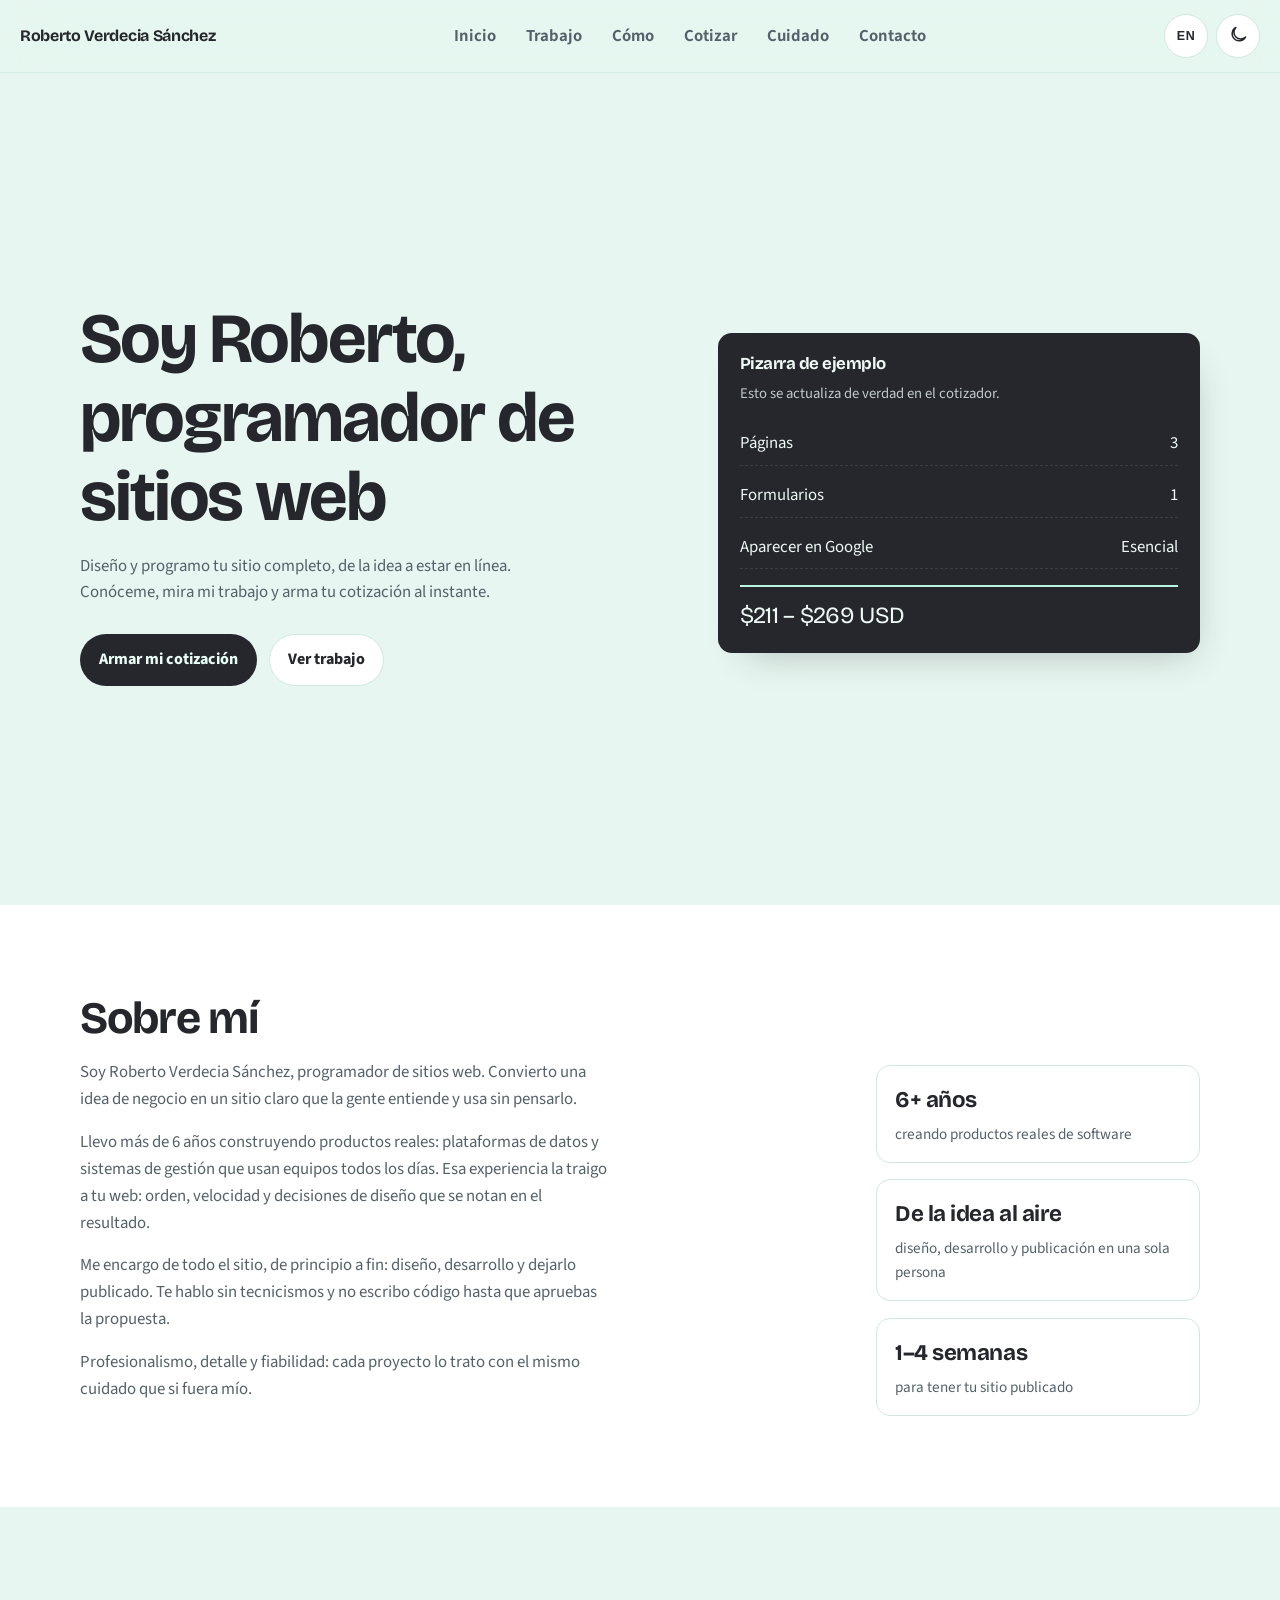
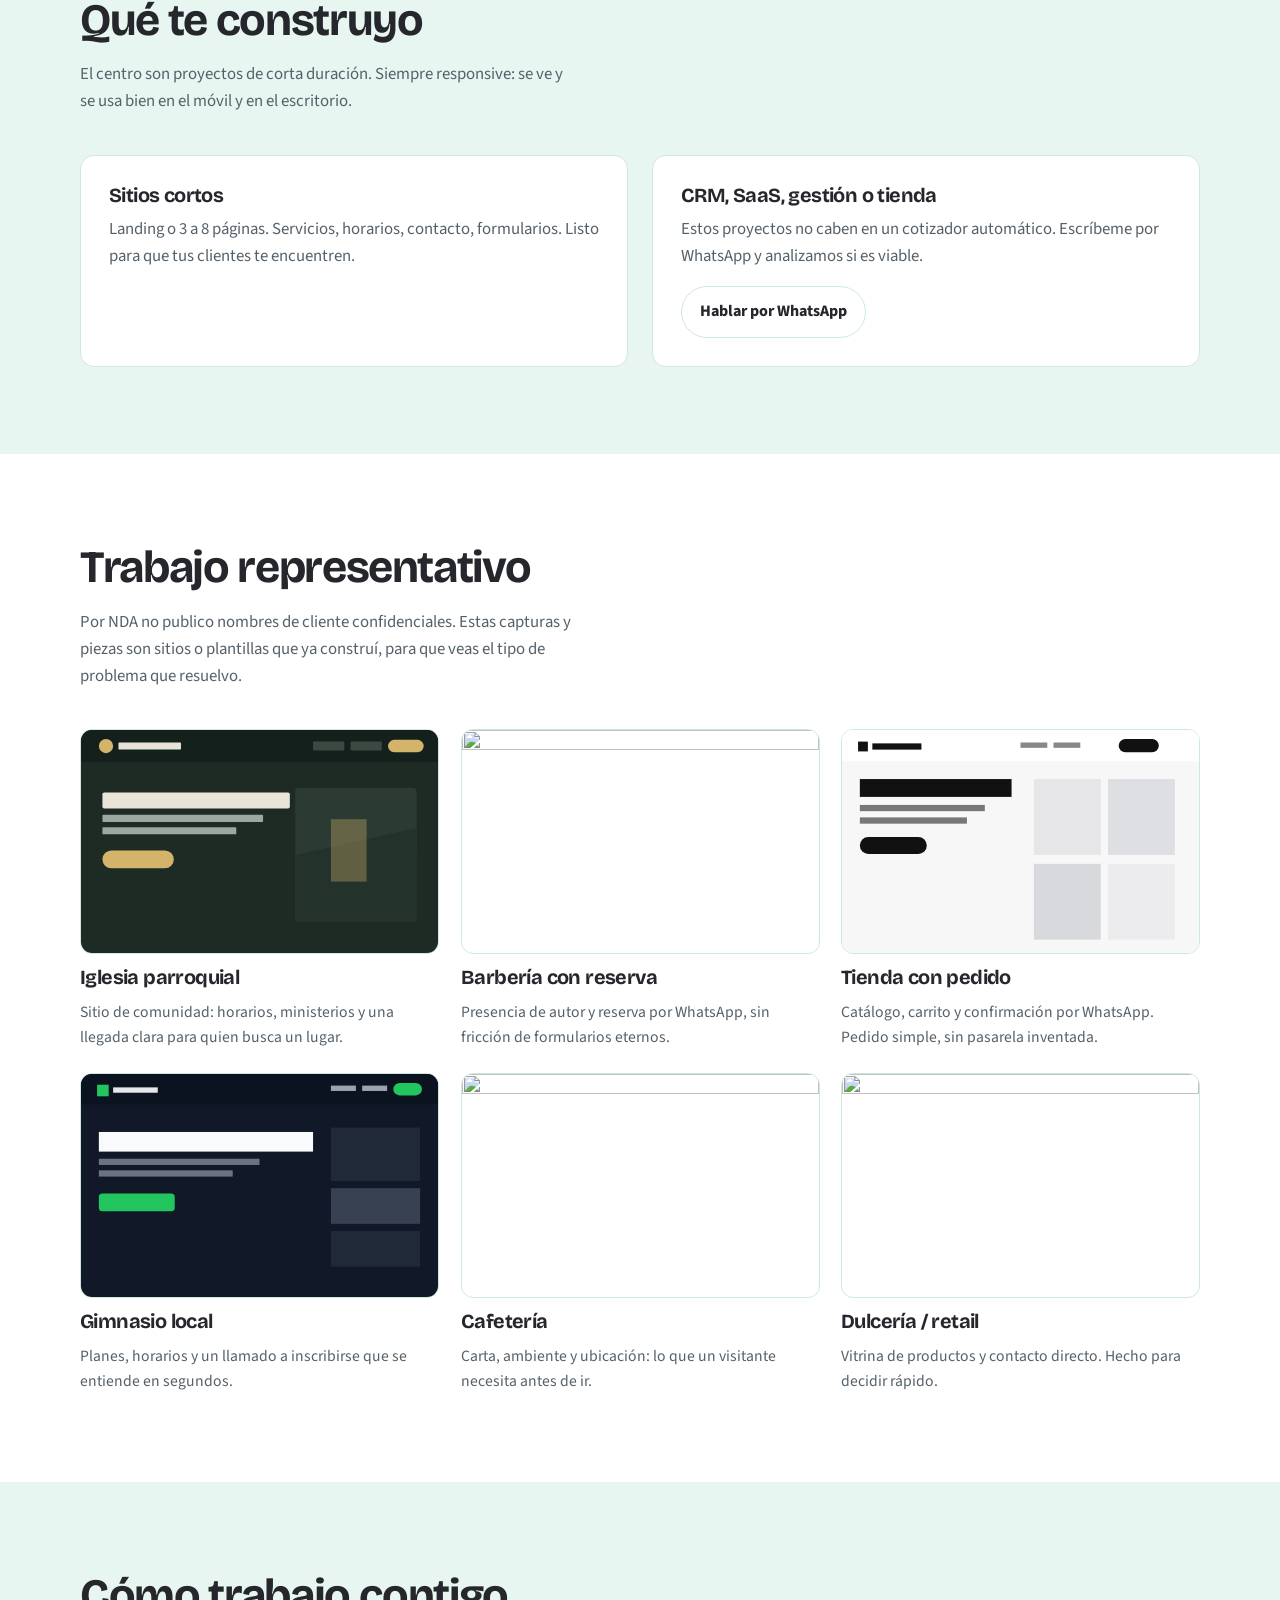
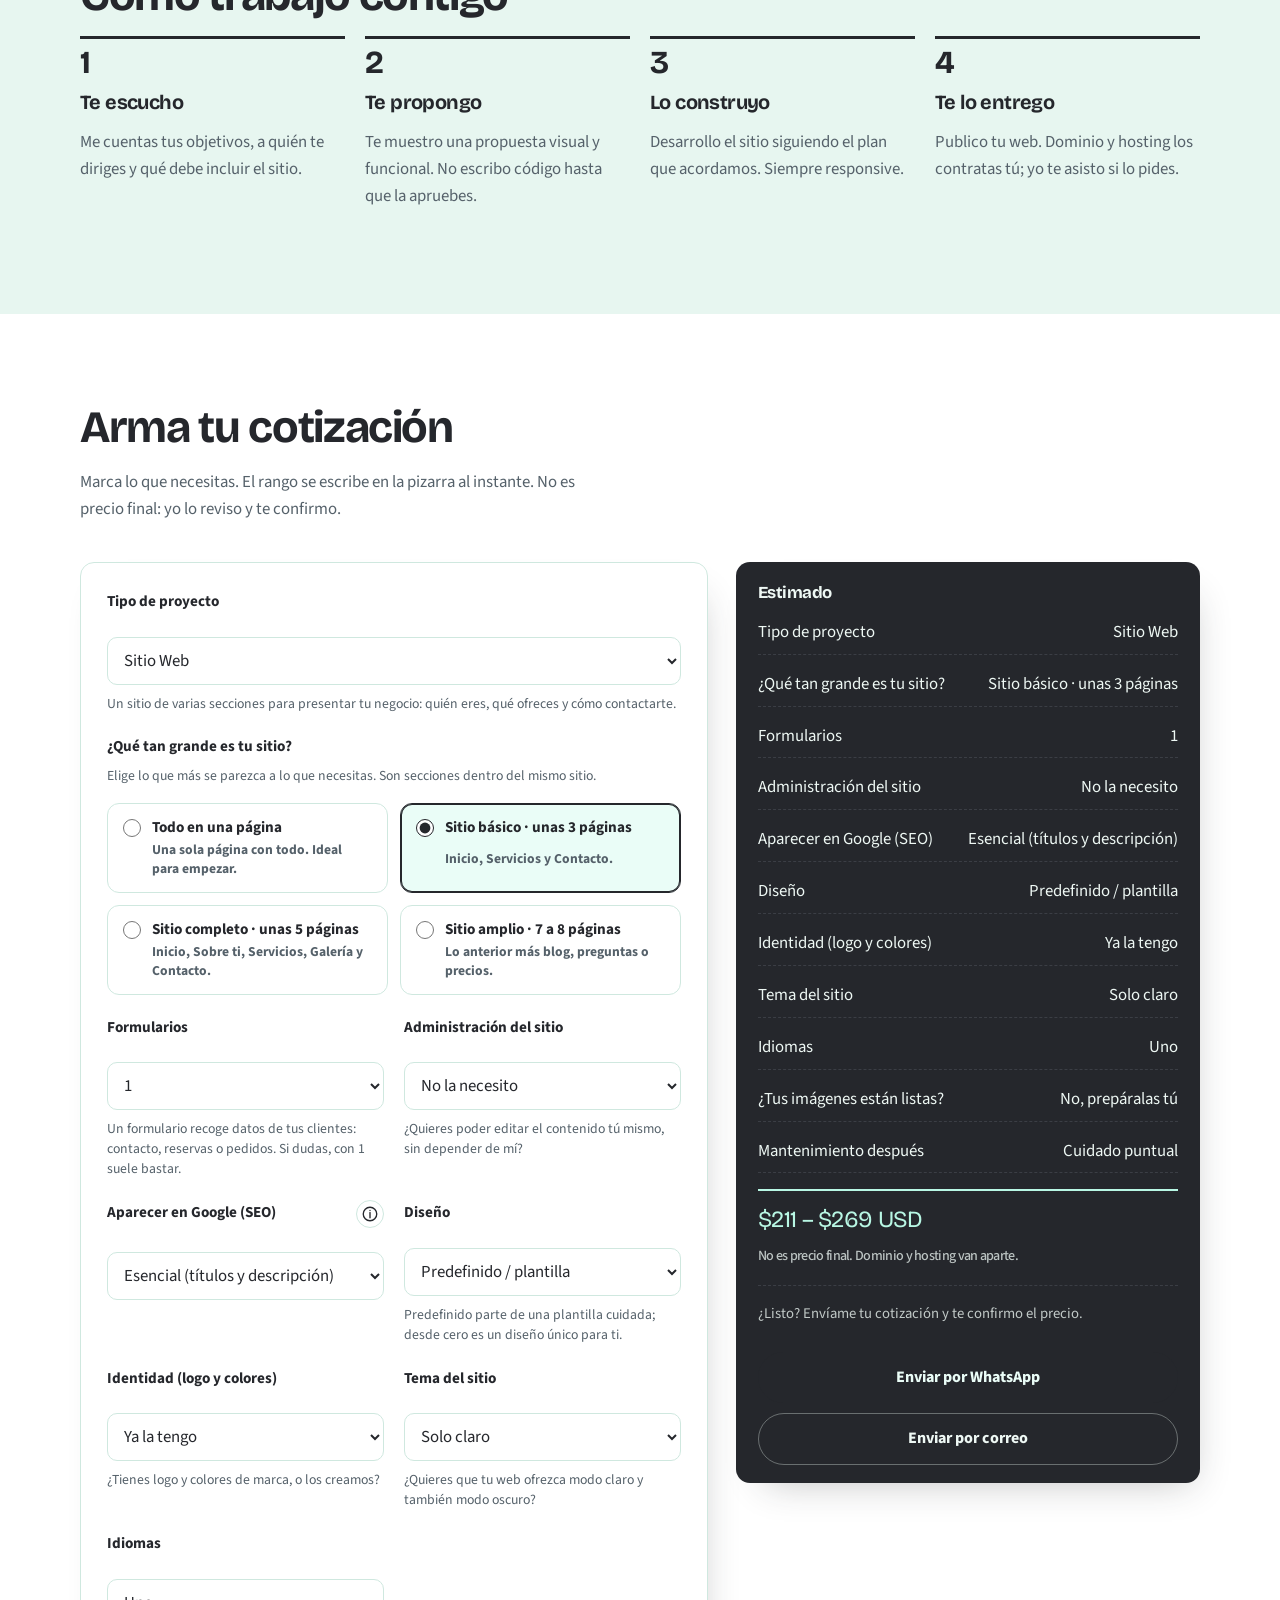
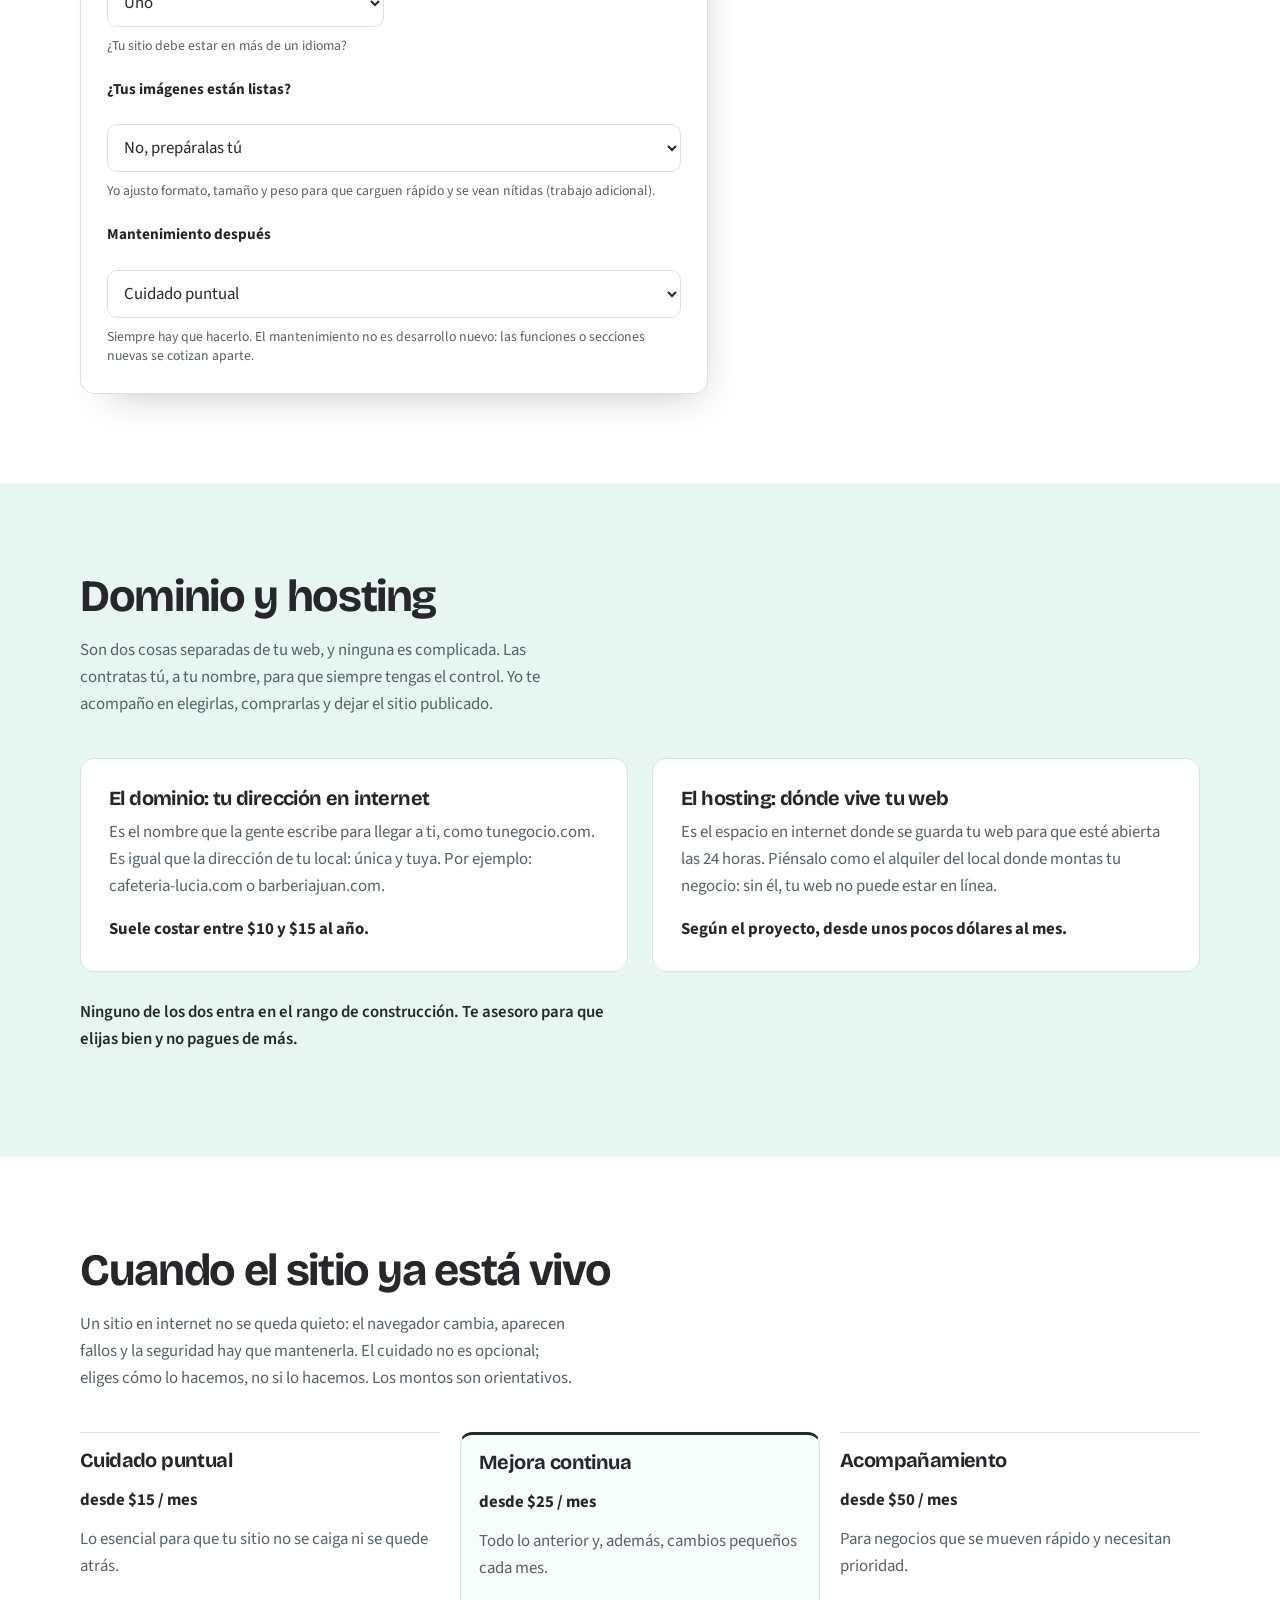
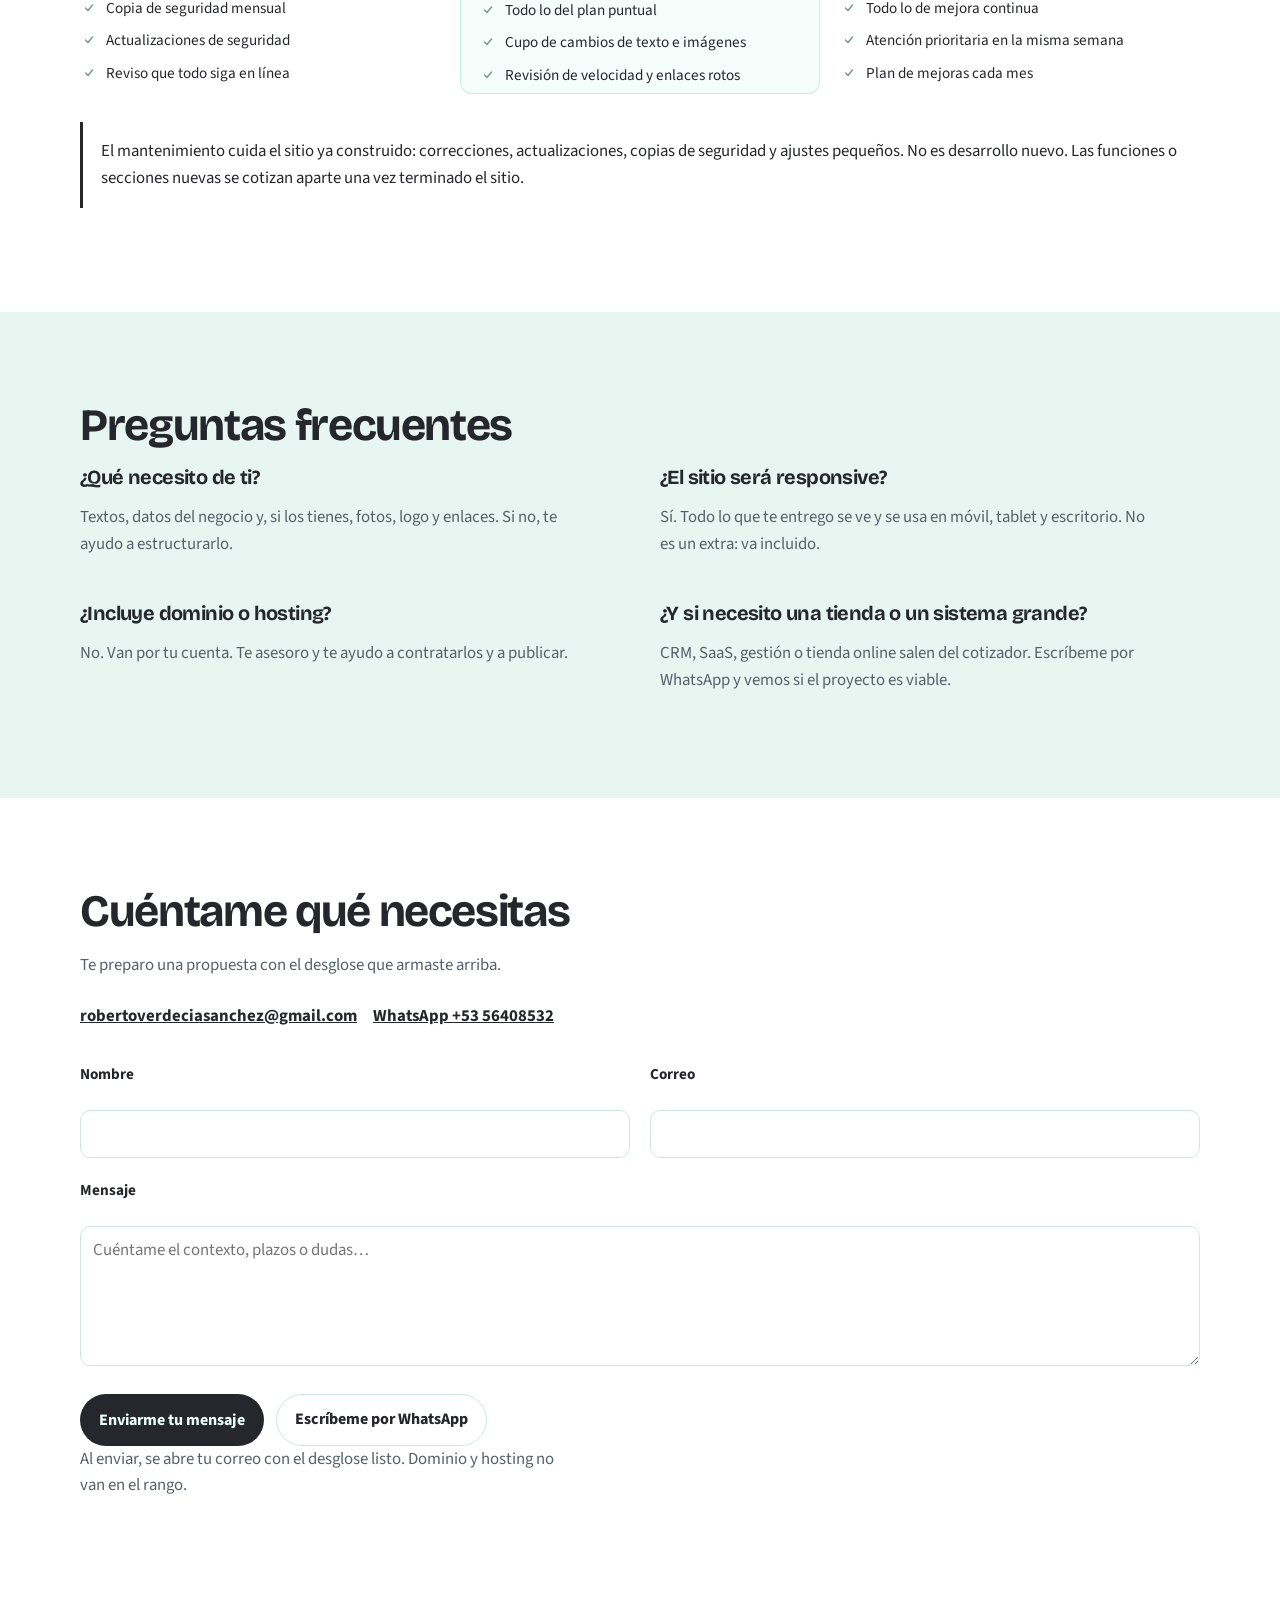
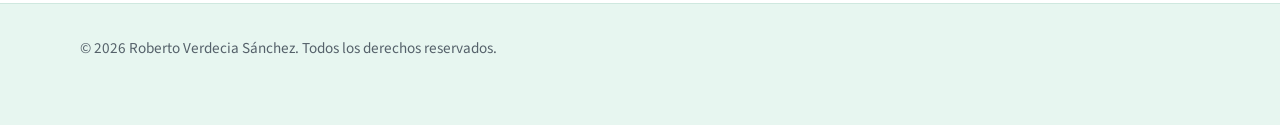
==== public/index.html @ d55a14d2 "fix(netlify): publish from public/ to resolve deploy processing failure Co-authored-by: Cursor <curs" ====
<!DOCTYPE html>
<html lang="es">
  <head>
    <meta charset="UTF-8">
    <meta name="viewport" content="width=device-width, initial-scale=1">
    <title>Roberto Verdecia Sánchez</title>
    <meta name="description" content="Tu web tiene que conseguirte clientes, no solo verse bien. Sitios claros, rápidos y un rango estimado al momento.">
    <link rel="preconnect" href="https://fonts.googleapis.com">
    <link rel="preconnect" href="https://fonts.gstatic.com" crossorigin>
    <link href="https://fonts.googleapis.com/css2?family=Bricolage+Grotesque:opsz,wght@12..96,500;12..96,700;12..96,800&family=Source+Sans+3:wght@400;600;700&display=swap" rel="stylesheet">
    <link rel="stylesheet" href="css/styles.css?v=6">
  </head>
  <body>
    <!--
      THESIS: A market price-board you write yourself — not a three-package freelance stall.
      OWN-WORLD: Obsidian slab / plaster stall wall; bone chalk; brass prices; Bricolage Grotesque signs + Source Sans 3; dashed tally lines.
      STORY: You configure the job, see a live range, then write to me. Domain and hosting stay yours.
      FIRST VIEWPORT: Sign-scale headline left, primary CTA to #quote, sample board right.
      FORM: Grounded #7 pizarra de mercado (seed a7f3c2e1, degraded roll, no challengers). Brief pins: obsidian dark, live quote.
      FINISH: unreviewed and undocumented is unfinished; this build ends with the finish review, the verdict, and DESIGN.md
    -->
    <a class="skip" href="#inicio" data-i18n="skip">Ir al contenido</a>

    <header class="top">
      <a class="brand" href="#inicio" data-i18n="brand">Roberto Verdecia Sánchez</a>
      <nav>
        <ul class="nav">
          <li><a href="#inicio" data-i18n="nav_home">Inicio</a></li>
          <li><a href="#trabajo" data-i18n="nav_work">Trabajo</a></li>
          <li><a href="#como" data-i18n="nav_how">Cómo</a></li>
          <li><a href="#quote" data-i18n="nav_quote">Cotizar</a></li>
          <li><a href="#cuidado" data-i18n="nav_care">Cuidado</a></li>
          <li><a href="#contacto" data-i18n="nav_contact">Contacto</a></li>
        </ul>
      </nav>
      <div class="tools">
        <button type="button" class="icon-btn" data-lang-toggle data-i18n-aria="lang_to"><span data-lang-mark>EN</span></button>
        <button type="button" class="icon-btn" data-theme-toggle data-i18n-aria="theme_to_dark"><span class="icon"></span></button>
      </div>
      <button type="button" class="menu-btn" id="menu-open" aria-expanded="false" aria-controls="mobile-menu" data-i18n-aria="menu">
        <svg viewBox="0 0 24 24" aria-hidden="true"><path d="M4 7h16M4 12h16M4 17h16"/></svg>
      </button>
    </header>

    <div id="menu-overlay" class="overlay" hidden></div>
    <div id="mobile-menu" class="drawer" hidden>
      <div class="drawer-head">
        <strong data-i18n="menu">Menú</strong>
        <button type="button" class="icon-btn" id="menu-close" data-i18n-aria="close">
          <svg viewBox="0 0 24 24" aria-hidden="true"><path d="M6 6l12 12M18 6L6 18"/></svg>
        </button>
      </div>
      <a href="#inicio" data-i18n="nav_home">Inicio</a>
      <a href="#trabajo" data-i18n="nav_work">Trabajo</a>
      <a href="#como" data-i18n="nav_how">Cómo</a>
      <a href="#quote" data-i18n="nav_quote">Cotizar</a>
      <a href="#cuidado" data-i18n="nav_care">Cuidado</a>
      <a href="#contacto" data-i18n="nav_contact">Contacto</a>
      <div class="tools">
        <button type="button" class="icon-btn" data-lang-toggle data-i18n-aria="lang_to"><span data-lang-mark>EN</span></button>
        <button type="button" class="icon-btn" data-theme-toggle data-i18n-aria="theme_to_dark"><span class="icon"></span></button>
      </div>
    </div>

    <main>
      <section id="inicio">
        <div class="wrap hero">
          <div class="hero-copy">
            <h1 data-i18n="hero_h">Soy Roberto, programador de sitios web</h1>
            <p class="hero-sub" data-i18n="hero_sub">Diseño y programo tu sitio completo, de la idea a estar en línea. Conóceme, mira mi trabajo y arma tu cotización al instante.</p>
            <div class="cta-row">
              <a class="btn btn-primary" href="#quote" data-i18n="hero_cta">Armar mi cotización</a>
              <a class="btn" href="#trabajo" data-i18n="hero_secondary">Ver trabajo</a>
            </div>
          </div>
          <aside class="board" aria-hidden="true">
            <h3 data-i18n="hero_board_title">Pizarra de ejemplo</h3>
            <p data-i18n="hero_board_note">Esto se actualiza de verdad en el cotizador.</p>
            <ul>
              <li><span data-i18n="hb_pages">Páginas</span><span>3</span></li>
              <li><span data-i18n="hb_forms">Formularios</span><span>1</span></li>
              <li><span data-i18n="hb_seo">Aparecer en Google</span><span data-i18n="hb_seo_v">Esencial</span></li>
            </ul>
            <div class="total">$211 – $269 USD</div>
          </aside>
        </div>
      </section>

      <section class="band" id="sobre">
        <div class="wrap">
          <h2 data-i18n="about_h">Sobre mí</h2>
          <div class="about-layout">
            <div class="about-copy">
              <p data-i18n="about_1">Soy Roberto Verdecia Sánchez, desarrollador frontend y especialista en UX/UI. Convierto una idea de negocio en un sitio claro que la gente entiende y usa sin pensarlo.</p>
              <p data-i18n="about_2">Llevo más de 6 años construyendo productos reales: plataformas de datos y sistemas CRM que usan equipos todos los días. Esa experiencia la traigo a tu web: orden, velocidad y decisiones de diseño que se notan en el resultado.</p>
              <p data-i18n="about_3">Trabajo contigo de forma directa: te hablo sin tecnicismos, te muestro la propuesta antes de construir y no escribo código hasta que la apruebas.</p>
              <p data-i18n="about_4">Profesionalismo, detalle y fiabilidad: cada proyecto lo trato con el mismo cuidado que si fuera mío.</p>
            </div>
            <ul class="about-stats">
              <li>
                <strong data-i18n="about_stat_1_n">6+ años</strong>
                <span data-i18n="about_stat_1_t">en productos reales de software</span>
              </li>
              <li>
                <strong data-i18n="about_stat_2_n">Frontend + UX/UI</strong>
                <span data-i18n="about_stat_2_t">diseño y desarrollo en una sola persona</span>
              </li>
              <li>
                <strong data-i18n="about_stat_3_n">1–4 semanas</strong>
                <span data-i18n="about_stat_3_t">para tener tu sitio publicado</span>
              </li>
            </ul>
          </div>
        </div>
      </section>

      <section id="oferta">
        <div class="wrap">
          <h2 data-i18n="offer_h">Qué te construyo</h2>
          <p class="lede" data-i18n="offer_p">El centro son proyectos de corta duración. Siempre responsive: se ve y se usa bien en el móvil y en el escritorio.</p>
          <div class="split">
            <article class="panel">
              <h3 data-i18n="offer_short_h">Sitios cortos</h3>
              <p data-i18n="offer_short_p">Landing o 3 a 8 páginas. Servicios, horarios, contacto, formularios. Listo para que tus clientes te encuentren.</p>
            </article>
            <article class="panel">
              <h3 data-i18n="offer_sys_h">CRM, SaaS, gestión o tienda</h3>
              <p data-i18n="offer_sys_p">Estos proyectos no caben en un cotizador automático. Escríbeme por WhatsApp y analizamos si es viable.</p>
              <a class="btn" href="https://wa.me/5356408532?text=Quiero%20analizar%20la%20viabilidad%20de%20un%20proyecto%20(CRM%2C%20SaaS%2C%20gesti%C3%B3n%20o%20tienda)." target="_blank" rel="noopener noreferrer" data-i18n="offer_sys_cta">Hablar por WhatsApp</a>
            </article>
          </div>
        </div>
      </section>

      <section class="band" id="trabajo">
        <div class="wrap">
          <h2 data-i18n="work_h">Trabajo representativo</h2>
          <p class="lede" data-i18n="work_p">Por NDA no publico nombres de cliente confidenciales. Estas capturas y piezas son sitios o plantillas que ya construí, para que veas el tipo de problema que resuelvo.</p>
          <div class="work-grid">
            <article class="work">
              <figure>
                <img src="assets/work/iglesia.svg" width="800" height="500" alt="" loading="lazy">
              </figure>
              <h3 data-i18n="work_1_t">Iglesia parroquial</h3>
              <p data-i18n="work_1_p">Sitio de comunidad: horarios, ministerios y una llegada clara para quien busca un lugar.</p>
            </article>
            <article class="work">
              <figure>
                <img src="assets/work/barberia.svg" width="800" height="500" alt="" loading="lazy">
              </figure>
              <h3 data-i18n="work_2_t">Barbería con reserva</h3>
              <p data-i18n="work_2_p">Presencia de autor y reserva por WhatsApp, sin fricción de formularios eternos.</p>
            </article>
            <article class="work">
              <figure>
                <img src="assets/work/tienda.svg" width="800" height="500" alt="" loading="lazy">
              </figure>
              <h3 data-i18n="work_3_t">Tienda con pedido</h3>
              <p data-i18n="work_3_p">Catálogo, carrito y confirmación por WhatsApp. Pedido simple, sin pasarela inventada.</p>
            </article>
            <article class="work">
              <figure>
                <img src="assets/work/gimnasio.svg" width="800" height="500" alt="" loading="lazy">
              </figure>
              <h3 data-i18n="work_4_t">Gimnasio local</h3>
              <p data-i18n="work_4_p">Planes, horarios y un llamado a inscribirse que se entiende en segundos.</p>
            </article>
            <article class="work">
              <figure>
                <img src="assets/work/cafeteria.svg" width="800" height="500" alt="" loading="lazy">
              </figure>
              <h3 data-i18n="work_5_t">Cafetería</h3>
              <p data-i18n="work_5_p">Carta, ambiente y ubicación: lo que un visitante necesita antes de ir.</p>
            </article>
            <article class="work">
              <figure>
                <img src="assets/work/dulceria.svg" width="800" height="500" alt="" loading="lazy">
              </figure>
              <h3 data-i18n="work_6_t">Dulcería / retail</h3>
              <p data-i18n="work_6_p">Vitrina de productos y contacto directo. Hecho para decidir rápido.</p>
            </article>
          </div>
        </div>
      </section>

      <section id="como">
        <div class="wrap">
          <h2 data-i18n="how_h">Cómo trabajo contigo</h2>
          <div class="steps">
            <article class="step">
              <b>1</b>
              <h3 data-i18n="how_1_h">Te escucho</h3>
              <p data-i18n="how_1_p">Me cuentas tus objetivos, a quién te diriges y qué debe incluir el sitio.</p>
            </article>
            <article class="step">
              <b>2</b>
              <h3 data-i18n="how_2_h">Te propongo</h3>
              <p data-i18n="how_2_p">Te muestro una propuesta visual y funcional. No escribo código hasta que la apruebes.</p>
            </article>
            <article class="step">
              <b>3</b>
              <h3 data-i18n="how_3_h">Lo construyo</h3>
              <p data-i18n="how_3_p">Desarrollo el sitio siguiendo el plan que acordamos. Siempre responsive.</p>
            </article>
            <article class="step">
              <b>4</b>
              <h3 data-i18n="how_4_h">Te lo entrego</h3>
              <p data-i18n="how_4_p">Publico tu web. Dominio y hosting los contratas tú; yo te asisto si lo pides.</p>
            </article>
          </div>
        </div>
      </section>

      <section class="band" id="quote">
        <div class="wrap">
          <h2 data-i18n="quote_h">Arma tu cotización</h2>
          <p class="lede" data-i18n="quote_p">Marca lo que necesitas. El rango se escribe en la pizarra al instante. No es precio final: yo lo reviso y te confirmo.</p>
          <div class="quote-layout">
            <form id="quote-form">
              <div class="fields">
                <div class="field field-full">
                  <label for="type" data-i18n="q.type">Tipo de proyecto</label>
                  <select id="type" name="type">
                    <option value="web" data-i18n="q.type.web">Sitio Web</option>
                    <option value="landing" data-i18n="q.type.landing">Página de aterrizaje (Landing)</option>
                    <option value="shop" data-i18n="q.type.shop">Tienda online</option>
                    <option value="system" data-i18n="q.type.system">CRM / SaaS / Sistema de gestión</option>
                  </select>
                  <p class="field-help" id="type-desc" data-type-desc>Un sitio de varias secciones para presentar tu negocio: quién eres, qué ofreces y cómo contactarte.</p>
                </div>
                <div class="interview field-full" id="quote-interview" hidden>
                  <p data-i18n="quote_interview">Un CRM, SaaS, sistema de gestión o tienda online no se cotiza a ciegas. Escríbeme por WhatsApp y analizamos si el proyecto es viable.</p>
                  <a class="btn btn-primary" id="quote-wa" href="https://wa.me/5356408532" target="_blank" rel="noopener noreferrer" data-i18n="quote_wa">Contactar por WhatsApp</a>
                </div>
                <div id="quote-extras" class="field-full">
                  <div class="fields">
                    <div class="field field-full" id="field-pages">
                      <span class="field-label" data-i18n="q.pages">¿Qué tan grande es tu sitio?</span>
                      <p class="field-help" data-i18n="q.pages.help">Elige lo que más se parezca a lo que necesitas. Son secciones dentro del mismo sitio.</p>
                      <div class="radio-cards" role="radiogroup" aria-labelledby="field-pages">
                        <label class="radio-card">
                          <input type="radio" name="pages" value="one">
                          <span class="rc-body">
                            <span class="rc-title" data-i18n="q.pages.one">Todo en una página</span>
                            <span class="rc-desc" data-i18n="q.pages.one.desc">Una sola página con todo. Ideal para empezar.</span>
                          </span>
                        </label>
                        <label class="radio-card">
                          <input type="radio" name="pages" value="basic" checked>
                          <span class="rc-body">
                            <span class="rc-title" data-i18n="q.pages.basic">Sitio básico · unas 3 páginas</span>
                            <span class="rc-desc" data-i18n="q.pages.basic.desc">Inicio, Servicios y Contacto.</span>
                          </span>
                        </label>
                        <label class="radio-card">
                          <input type="radio" name="pages" value="standard">
                          <span class="rc-body">
                            <span class="rc-title" data-i18n="q.pages.standard">Sitio completo · unas 5 páginas</span>
                            <span class="rc-desc" data-i18n="q.pages.standard.desc">Inicio, Sobre ti, Servicios, Galería y Contacto.</span>
                          </span>
                        </label>
                        <label class="radio-card">
                          <input type="radio" name="pages" value="wide">
                          <span class="rc-body">
                            <span class="rc-title" data-i18n="q.pages.wide">Sitio amplio · 7 a 8 páginas</span>
                            <span class="rc-desc" data-i18n="q.pages.wide.desc">Lo anterior más blog, preguntas o precios.</span>
                          </span>
                        </label>
                      </div>
                    </div>
                    <div class="field">
                      <label for="forms" data-i18n="q.forms">Formularios</label>
                      <select id="forms" name="forms">
                        <option value="0">0</option>
                        <option value="1" selected>1</option>
                        <option value="2">2+</option>
                      </select>
                      <p class="field-help" data-i18n="q.forms.help">Un formulario recoge datos de tus clientes: contacto, reservas o pedidos. Si dudas, con 1 suele bastar.</p>
                    </div>
                    <div class="field">
                      <label for="admin" data-i18n="q.admin">Administración del sitio</label>
                      <select id="admin" name="admin">
                        <option value="none" selected data-i18n="q.admin.none">No la necesito</option>
                        <option value="basic" data-i18n="q.admin.basic">Básica: editar textos e imágenes</option>
                        <option value="advanced" data-i18n="q.admin.advanced">Avanzada: productos, publicaciones o usuarios</option>
                      </select>
                      <p class="field-help" data-i18n="q.admin.help">¿Quieres poder editar el contenido tú mismo, sin depender de mí?</p>
                    </div>
                    <div class="field" id="seo-tip-wrap">
                      <div class="label-row">
                        <label for="seo" data-i18n="q.seo">Aparecer en Google (SEO)</label>
                        <button type="button" class="tip-btn" id="seo-tip-btn" aria-expanded="false" aria-controls="seo-tip" data-i18n-aria="q.seo.tip_aria">
                          <svg viewBox="0 0 24 24" aria-hidden="true"><circle cx="12" cy="12" r="9"/><path d="M12 10v7M12 7.2h.01"/></svg>
                        </button>
                      </div>
                      <div class="tip-pop" id="seo-tip" role="tooltip" hidden>
                        <p data-i18n="q.seo.tip_what">SEO es cómo Google te encuentra cuando alguien busca lo que ofreces. Sin eso, tu web existe, pero casi nadie llega desde el buscador.</p>
                        <ul>
                          <li data-i18n="q.seo.tip_none">Sin SEO: no preparo el sitio para buscadores.</li>
                          <li data-i18n="q.seo.tip_basic">Esencial: títulos, descripción y lo mínimo para que Google te indexe.</li>
                          <li data-i18n="q.seo.tip_local">Local: además, te oriento para que te hallen en tu ciudad o barrio.</li>
                          <li data-i18n="q.seo.tip_advanced">Completo: estructura, velocidad y contenido para competir con otros negocios.</li>
                        </ul>
                      </div>
                      <select id="seo" name="seo">
                        <option value="none" data-i18n="q.seo.none">Sin SEO (no te buscan en Google)</option>
                        <option value="basic" selected data-i18n="q.seo.basic">Esencial (títulos y descripción)</option>
                        <option value="local" data-i18n="q.seo.local">Local (que te hallen en tu ciudad)</option>
                        <option value="advanced" data-i18n="q.seo.advanced">Completo (para competir)</option>
                      </select>
                    </div>
                    <div class="field">
                      <label for="design" data-i18n="q.design">Diseño</label>
                      <select id="design" name="design">
                        <option value="preset" selected data-i18n="q.design.preset">Predefinido / plantilla</option>
                        <option value="scratch" data-i18n="q.design.scratch">Desde cero</option>
                      </select>
                      <p class="field-help" data-i18n="q.design.help">Predefinido parte de una plantilla cuidada; desde cero es un diseño único para ti.</p>
                    </div>
                    <div class="field">
                      <label for="identity" data-i18n="q.identity">Identidad (logo y colores)</label>
                      <select id="identity" name="identity">
                        <option value="defined" selected data-i18n="q.identity.defined">Ya la tengo</option>
                        <option value="create" data-i18n="q.identity.create">Hay que crearla</option>
                      </select>
                      <p class="field-help" data-i18n="q.identity.help">¿Tienes logo y colores de marca, o los creamos?</p>
                    </div>
                    <div class="field">
                      <label for="theme" data-i18n="q.theme">Tema del sitio</label>
                      <select id="theme" name="theme">
                        <option value="light" selected data-i18n="q.theme.light">Solo claro</option>
                        <option value="both" data-i18n="q.theme.both">Claro y oscuro</option>
                      </select>
                      <p class="field-help" data-i18n="q.theme.help">¿Quieres que tu web ofrezca modo claro y también modo oscuro?</p>
                    </div>
                    <div class="field">
                      <label for="languages" data-i18n="q.languages">Idiomas</label>
                      <select id="languages" name="languages">
                        <option value="1" selected data-i18n="q.languages.one">Uno</option>
                        <option value="2" data-i18n="q.languages.multi">Dos o más</option>
                      </select>
                      <p class="field-help" data-i18n="q.languages.help">¿Tu sitio debe estar en más de un idioma?</p>
                    </div>
                    <div class="field field-full">
                      <label for="images" data-i18n="q.images">¿Tus imágenes están listas?</label>
                      <select id="images" name="images">
                        <option value="ready" data-i18n="q.images.ready">Sí, ya están listas</option>
                        <option value="process" selected data-i18n="q.images.process">No, prepáralas tú</option>
                      </select>
                      <p class="field-help" id="images-help" data-images-help>Yo ajusto formato, tamaño y peso para que carguen rápido y se vean nítidas (trabajo adicional).</p>
                    </div>
                    <div class="field field-full">
                      <label for="maintenance" data-i18n="q.maintenance">Mantenimiento después</label>
                      <select id="maintenance" name="maintenance">
                        <option value="light" selected data-i18n="q.maintenance.light">Cuidado puntual</option>
                        <option value="mid" data-i18n="q.maintenance.mid">Mejora continua</option>
                        <option value="full" data-i18n="q.maintenance.full">Acompañamiento</option>
                      </select>
                      <p class="field-help" data-i18n="q.maintenance.help">Siempre hay que hacerlo. El mantenimiento no es desarrollo nuevo: las funciones o secciones nuevas se cotizan aparte.</p>
                    </div>
                  </div>
                </div>
              </div>
            </form>
            <aside class="board" aria-live="polite">
              <h3 data-i18n="quote_range">Estimado</h3>
              <ul id="quote-board"></ul>
              <div class="total" id="quote-total">
                <span data-range>—</span>
                <small id="quote-note" data-i18n="quote_not_final">No es precio final. Dominio y hosting van aparte.</small>
              </div>
              <small id="quote-note-interview" class="board-interview-note" hidden></small>
              <a class="btn btn-primary" id="board-wa" hidden href="https://wa.me/5356408532" target="_blank" rel="noopener noreferrer" data-i18n="quote_wa">Contactar por WhatsApp</a>
              <div class="board-actions" id="board-actions">
                <p class="board-hint" data-i18n="quote_send_hint">¿Listo? Envíame tu cotización y te confirmo el precio.</p>
                <a class="btn btn-primary" id="board-send-wa" href="https://wa.me/5356408532" target="_blank" rel="noopener noreferrer" data-i18n="quote_send_wa">Enviar por WhatsApp</a>
                <a class="btn" id="board-send-mail" href="mailto:robertoverdeciasanchez@gmail.com" data-i18n="quote_send_mail">Enviar por correo</a>
              </div>
            </aside>
          </div>
        </div>
      </section>

      <section id="hosting">
        <div class="wrap">
          <h2 data-i18n="host_h">Dominio y hosting</h2>
          <p class="lede" data-i18n="host_intro">Son dos cosas separadas de tu web, y ninguna es complicada. Las contratas tú, a tu nombre, para que siempre tengas el control. Yo te acompaño en elegirlas, comprarlas y dejar el sitio publicado.</p>
          <div class="split">
            <article class="panel">
              <h3 data-i18n="host_domain_h">El dominio: tu dirección en internet</h3>
              <p data-i18n="host_domain_p">Es el nombre que la gente escribe para llegar a ti, como tunegocio.com. Es igual que la dirección de tu local: única y tuya. Por ejemplo: cafeteria-lucia.com o barberiajuan.com.</p>
              <p class="host-cost" data-i18n="host_domain_cost">Suele costar entre $10 y $15 al año.</p>
            </article>
            <article class="panel">
              <h3 data-i18n="host_hosting_h">El hosting: dónde vive tu web</h3>
              <p data-i18n="host_hosting_p">Es el espacio en internet donde se guarda tu web para que esté abierta las 24 horas. Piénsalo como el alquiler del local donde montas tu negocio: sin él, tu web no puede estar en línea.</p>
              <p class="host-cost" data-i18n="host_hosting_cost">Según el proyecto, desde unos pocos dólares al mes.</p>
            </article>
          </div>
          <p class="host-foot" data-i18n="host_foot">Ninguno de los dos entra en el rango de construcción. Te asesoro para que elijas bien y no pagues de más.</p>
        </div>
      </section>

      <section class="band" id="cuidado">
        <div class="wrap">
          <h2 data-i18n="care_h">Cuando el sitio ya está vivo</h2>
          <p class="lede" data-i18n="care_p">Un sitio sin mantenimiento se desactualiza, se pone lento y pierde clientes. El cuidado no es opcional: eliges cómo lo hacemos, no si lo hacemos. Los montos son orientativos.</p>
          <div class="care-grid">
            <article class="care">
              <h3 data-i18n="care_1_h">Cuidado puntual</h3>
              <strong data-i18n="care_1_price">desde $15 / mes</strong>
              <p data-i18n="care_1_p">Lo esencial para que tu sitio no se caiga ni se quede atrás.</p>
              <ul class="care-list">
                <li data-i18n="care_1_b1">Copia de seguridad mensual</li>
                <li data-i18n="care_1_b2">Actualizaciones de seguridad</li>
                <li data-i18n="care_1_b3">Reviso que todo siga en línea</li>
              </ul>
            </article>
            <article class="care care-featured">
              <h3 data-i18n="care_2_h">Mejora continua</h3>
              <strong data-i18n="care_2_price">desde $25 / mes</strong>
              <p data-i18n="care_2_p">Todo lo anterior y, además, cambios pequeños cada mes.</p>
              <ul class="care-list">
                <li data-i18n="care_2_b1">Todo lo del plan puntual</li>
                <li data-i18n="care_2_b2">Cupo de cambios de texto e imágenes</li>
                <li data-i18n="care_2_b3">Revisión de velocidad y enlaces rotos</li>
              </ul>
            </article>
            <article class="care">
              <h3 data-i18n="care_3_h">Acompañamiento</h3>
              <strong data-i18n="care_3_price">desde $50 / mes</strong>
              <p data-i18n="care_3_p">Para negocios que se mueven rápido y necesitan prioridad.</p>
              <ul class="care-list">
                <li data-i18n="care_3_b1">Todo lo de mejora continua</li>
                <li data-i18n="care_3_b2">Atención prioritaria en la misma semana</li>
                <li data-i18n="care_3_b3">Plan de mejoras cada mes</li>
              </ul>
            </article>
          </div>
          <p class="care-note" data-i18n="care_note">El mantenimiento cuida el sitio ya construido: correcciones, actualizaciones, copias de seguridad y ajustes pequeños. No es desarrollo nuevo. Las funciones o secciones nuevas se cotizan aparte una vez terminado el sitio.</p>
        </div>
      </section>

      <section id="faq">
        <div class="wrap">
          <h2 data-i18n="faq_h">Preguntas frecuentes</h2>
          <div class="faq">
            <article>
              <h3 data-i18n="faq_1_q">¿Qué necesito de ti?</h3>
              <p data-i18n="faq_1_a">Textos, datos del negocio y, si los tienes, fotos, logo y enlaces. Si no, te ayudo a estructurarlo.</p>
            </article>
            <article>
              <h3 data-i18n="faq_2_q">¿El sitio será responsive?</h3>
              <p data-i18n="faq_2_a">Sí. Todo lo que te entrego se ve y se usa en móvil, tablet y escritorio. No es un extra: va incluido.</p>
            </article>
            <article>
              <h3 data-i18n="faq_3_q">¿Incluye dominio o hosting?</h3>
              <p data-i18n="faq_3_a">No. Van por tu cuenta. Te asesoro y te ayudo a contratarlos y a publicar.</p>
            </article>
            <article>
              <h3 data-i18n="faq_4_q">¿Y si necesito una tienda o un sistema grande?</h3>
              <p data-i18n="faq_4_a">CRM, SaaS, gestión o tienda online salen del cotizador. Escríbeme por WhatsApp y vemos si el proyecto es viable.</p>
            </article>
          </div>
        </div>
      </section>

      <section class="band" id="contacto">
        <div class="wrap">
          <h2 data-i18n="contact_h">Cuéntame qué necesitas</h2>
          <p data-i18n="contact_p">Te preparo una propuesta con el desglose que armaste arriba.</p>
          <div class="contact-row">
            <a href="mailto:robertoverdeciasanchez@gmail.com">robertoverdeciasanchez@gmail.com</a>
            <a href="https://wa.me/5356408532" target="_blank" rel="noopener noreferrer">WhatsApp +53 56408532</a>
          </div>
          <form id="lead-form">
            <div class="fields">
              <div class="field">
                <label for="lead-name" data-i18n="label_name">Nombre</label>
                <input id="lead-name" name="name" autocomplete="name" required>
              </div>
              <div class="field">
                <label for="lead-email" data-i18n="label_email">Correo</label>
                <input id="lead-email" name="email" type="email" autocomplete="email" required>
              </div>
              <div class="field field-full">
                <label for="lead-message" data-i18n="label_message">Mensaje</label>
                <textarea id="lead-message" name="message" data-i18n-placeholder="ph_message" placeholder="Cuéntame el contexto, plazos o dudas…"></textarea>
              </div>
            </div>
            <div class="cta-row">
              <button type="submit" class="btn btn-primary" data-i18n="send">Enviarme tu mensaje</button>
              <a class="btn" id="wa-link" href="https://wa.me/5356408532" target="_blank" rel="noopener noreferrer" data-i18n="wa">Escríbeme por WhatsApp</a>
            </div>
            <p data-i18n="hint">Al enviar, se abre tu correo con el desglose listo. Dominio y hosting no van en el rango.</p>
          </form>
        </div>
      </section>
    </main>

    <footer>
      <div class="wrap">
        <p>© 2026 Roberto Verdecia Sánchez. <span data-i18n="footer">Todos los derechos reservados.</span></p>
      </div>
    </footer>

    <button type="button" id="to-top" class="to-top" data-i18n-aria="top_aria" hidden>
      <svg viewBox="0 0 24 24" aria-hidden="true"><path d="M12 19V5M6 11l6-6 6 6"/></svg>
    </button>

    <script src="js/quote.js?v=6"></script>
    <script src="js/theme-lang.js?v=6"></script>
    <script src="js/main.js?v=6"></script>
  </body>
</html>
---- public/css/styles.css ----
:root {
  --obsidian: #0b0c0e;
  --obsidian-2: #141416;
  --obsidian-3: #1c1d20;
  --bone: #e8e6e3;
  --bone-dim: #b7b2a8;
  --brass: #c4a574;
  --brass-ink: #3d2e16;
  --plaster: #e7f6f0;
  --plaster-2: #ffffff;
  --ink: #25272c;
  --ink-dim: #55616a;
  --line: #2a2b2e;
  --danger: #c45c3e;
  --mint: #b8f7e4;
  --graphite: #25272c;

  --bg: var(--plaster);
  --bg-2: #ffffff;
  --surface: #ffffff;
  --text: var(--ink);
  --muted: var(--ink-dim);
  --accent: #25272c;
  --accent-fg: #eafdf7;
  --edge: #cfe8df;
  --board: #25272c;
  --board-text: #eef8f4;
  --board-rule: #3b3e45;
  --board-accent: #b8f7e4;
  --shadow: 10px 18px 36px -20px rgba(37, 39, 44, 0.30);

  --font-display: "Bricolage Grotesque", "Segoe UI", sans-serif;
  --font-body: "Source Sans 3", "Segoe UI", sans-serif;
  --space-1: 8px;
  --space-2: 16px;
  --space-3: 24px;
  --space-4: 32px;
  --space-5: 48px;
  --space-6: 80px;
  --radius: 14px;
  --ease: 220ms cubic-bezier(0.16, 1, 0.3, 1);
}

body.theme-obsidian {
  --bg: var(--obsidian);
  --bg-2: var(--obsidian-2);
  --surface: var(--obsidian-3);
  --text: var(--bone);
  --muted: var(--bone-dim);
  --accent: var(--brass);
  --accent-fg: var(--brass-ink);
  --edge: var(--line);
  --board: #090a0b;
  --board-text: #efe6d4;
  --board-rule: #2c2a24;
  --board-accent: var(--brass);
  --mint: #7fe6c6;
  --shadow: 8px 16px 32px -14px rgba(0, 0, 0, 0.62);
}

*,
*::before,
*::after {
  box-sizing: border-box;
}

html {
  scroll-behavior: smooth;
}

body {
  margin: 0;
  font-family: var(--font-body);
  font-size: 1.05rem;
  line-height: 1.6;
  color: var(--text);
  background: var(--bg);
  -webkit-font-smoothing: antialiased;
  touch-action: manipulation;
}

body.menu-open {
  overflow: hidden;
}

[hidden] {
  display: none !important;
}

img {
  max-width: 100%;
  height: auto;
  display: block;
}

a {
  color: inherit;
}

:focus-visible {
  outline: 3px solid var(--accent);
  outline-offset: 3px;
}

.skip {
  position: absolute;
  left: 16px;
  top: -48px;
  z-index: 30;
  padding: 10px 14px;
  background: var(--accent);
  color: var(--accent-fg);
  font-weight: 700;
  text-decoration: none;
  border-radius: 8px;
}

.skip:focus {
  top: 12px;
}

.wrap {
  width: min(1120px, calc(100% - 40px));
  margin-inline: auto;
}

.top {
  position: sticky;
  top: 0;
  left: 0;
  right: 0;
  z-index: 20;
  isolation: isolate;
  display: flex;
  align-items: center;
  justify-content: space-between;
  gap: 16px;
  padding: 14px 20px;
  background: color-mix(in srgb, var(--bg) 48%, transparent);
  border-bottom: 1px solid color-mix(in srgb, var(--edge) 70%, transparent);
  backdrop-filter: blur(28px) saturate(1.45);
  -webkit-backdrop-filter: blur(28px) saturate(1.45);
}

.top::before {
  content: "";
  position: absolute;
  inset: 0;
  z-index: -1;
  background: color-mix(in srgb, var(--bg) 78%, transparent);
  pointer-events: none;
}

.brand {
  font-family: var(--font-display);
  font-weight: 700;
  font-size: 1rem;
  letter-spacing: -0.02em;
  text-decoration: none;
  white-space: nowrap;
}

.nav {
  display: flex;
  gap: 6px;
  list-style: none;
  margin: 0;
  padding: 0;
}

.nav a {
  display: inline-flex;
  align-items: center;
  min-height: 44px;
  padding: 0 12px;
  text-decoration: none;
  font-weight: 650;
  color: var(--muted);
  border-radius: 999px;
}

.nav a:hover,
.nav a[aria-current="true"] {
  color: var(--text);
  background: color-mix(in srgb, var(--accent) 14%, transparent);
}

.tools {
  display: flex;
  gap: 8px;
  align-items: center;
}

.icon-btn {
  font-weight: 800;
  font-size: 0.78rem;
  letter-spacing: 0.04em;
}

.icon-btn,
.menu-btn {
  width: 44px;
  height: 44px;
  border: 1px solid var(--edge);
  background: var(--surface);
  color: var(--text);
  border-radius: 50%;
  display: inline-flex;
  align-items: center;
  justify-content: center;
  cursor: pointer;
}

.icon-btn svg,
.menu-btn svg {
  width: 20px;
  height: 20px;
  fill: none;
  stroke: currentColor;
  stroke-width: 1.8;
  stroke-linecap: round;
  stroke-linejoin: round;
}

.menu-btn {
  display: none;
}

.overlay {
  position: fixed;
  inset: 0;
  background: rgba(11, 12, 14, 0.55);
  z-index: 24;
}

.drawer {
  position: fixed;
  top: 0;
  right: 0;
  z-index: 25;
  width: min(380px, 100vw);
  height: 100dvh;
  padding: 18px 18px calc(18px + env(safe-area-inset-bottom));
  background: var(--bg-2);
  border-left: 1px solid var(--edge);
  display: flex;
  flex-direction: column;
  gap: 12px;
}

.drawer a {
  min-height: 44px;
  display: flex;
  align-items: center;
  text-decoration: none;
  font-weight: 700;
  padding: 0 12px;
  border-radius: 10px;
  background: color-mix(in srgb, var(--accent) 10%, transparent);
}

.drawer-head {
  display: flex;
  justify-content: space-between;
  align-items: center;
}

section {
  padding: 88px 0;
  scroll-margin-top: 84px;
}

.band {
  background: var(--bg-2);
}

h1,
h2,
h3 {
  font-family: var(--font-display);
  letter-spacing: -0.03em;
  line-height: 1.12;
  margin: 0 0 16px;
}

h1 {
  font-size: clamp(2.2rem, 6vw, 4.4rem);
  max-width: 18ch;
}

h2 {
  font-size: clamp(1.8rem, 4vw, 2.8rem);
}

h3 {
  font-size: 1.25rem;
}

p {
  margin: 0 0 16px;
  color: var(--muted);
  max-width: 62ch;
}

.lede {
  margin-bottom: 40px;
}

#inicio {
  padding-top: 56px;
  padding-bottom: 56px;
}

.hero {
  display: grid;
  grid-template-columns: 1.1fr 0.9fr;
  gap: 48px;
  align-items: center;
  padding-top: 8px;
  min-height: min(720px, calc(100svh - 150px));
}

.hero-copy {
  align-self: center;
}

.kicker {
  display: inline-block;
  margin: 0 0 18px;
  padding: 6px 14px;
  border: 1px solid var(--edge);
  border-radius: 999px;
  background: color-mix(in srgb, var(--accent) 12%, transparent);
  color: var(--text);
  font-family: var(--font-display);
  font-weight: 700;
  font-size: 0.82rem;
  letter-spacing: 0.01em;
}

.hero-lede {
  font-size: 1.18rem;
  max-width: 54ch;
}

.hero-points {
  list-style: none;
  margin: 8px 0 4px;
  padding: 0;
  display: grid;
  gap: 10px;
}

.hero-points li {
  position: relative;
  margin: 0;
  padding-left: 30px;
  color: var(--text);
  font-weight: 600;
}

.hero-points li::before {
  content: "";
  position: absolute;
  left: 0;
  top: 2px;
  width: 20px;
  height: 20px;
  border-radius: 50%;
  background: var(--accent);
  -webkit-mask: url("data:image/svg+xml,%3Csvg xmlns='http://www.w3.org/2000/svg' viewBox='0 0 24 24'%3E%3Cpath fill='none' stroke='black' stroke-width='3' stroke-linecap='round' stroke-linejoin='round' d='M5 12l5 5 9-11'/%3E%3C/svg%3E") center / 14px no-repeat;
  mask: url("data:image/svg+xml,%3Csvg xmlns='http://www.w3.org/2000/svg' viewBox='0 0 24 24'%3E%3Cpath fill='none' stroke='black' stroke-width='3' stroke-linecap='round' stroke-linejoin='round' d='M5 12l5 5 9-11'/%3E%3C/svg%3E") center / 14px no-repeat;
}

.about-layout {
  display: grid;
  grid-template-columns: 1.4fr 0.6fr;
  gap: 40px;
  align-items: start;
}

.about-copy p {
  max-width: 66ch;
}

.about-stats {
  list-style: none;
  margin: 6px 0 0;
  padding: 0;
  display: grid;
  gap: 16px;
}

.about-stats li {
  padding: 16px 18px;
  border: 1px solid var(--edge);
  border-radius: var(--radius);
  background: var(--surface);
}

.about-stats strong {
  display: block;
  font-family: var(--font-display);
  font-size: 1.4rem;
  letter-spacing: -0.02em;
  color: var(--accent);
}

.about-stats span {
  display: block;
  margin-top: 4px;
  color: var(--muted);
  font-size: 0.95rem;
}

.host-cost {
  margin: 0;
  font-weight: 700;
  color: var(--accent);
}

.host-foot {
  margin-top: 28px;
  font-weight: 600;
  color: var(--text);
}

.care-note {
  margin-top: 28px;
  padding: 16px 18px;
  border-left: 3px solid var(--accent);
  background: var(--bg-2);
  border-radius: 0 10px 10px 0;
  color: var(--text);
  max-width: none;
}

.cta-row {
  display: flex;
  flex-wrap: wrap;
  gap: 12px;
  margin-top: 28px;
}

.btn {
  display: inline-flex;
  align-items: center;
  justify-content: center;
  gap: 8px;
  min-height: 44px;
  padding: 12px 18px;
  border-radius: 999px;
  border: 1px solid var(--edge);
  text-decoration: none;
  font-weight: 750;
  background: var(--surface);
  color: var(--text);
  cursor: pointer;
  font-family: inherit;
  font-size: 1rem;
  transition: transform var(--ease), background var(--ease);
}

.btn:hover {
  transform: translateY(-2px);
}

.btn-primary {
  position: relative;
  overflow: hidden;
  background: var(--accent);
  color: var(--accent-fg);
  border-color: transparent;
}

.btn-primary::after {
  content: "";
  position: absolute;
  inset: -20% auto -20% -40%;
  width: 36%;
  background: linear-gradient(90deg, transparent, color-mix(in srgb, #fff 38%, transparent), transparent);
  transform: translateX(-120%) skewX(-18deg);
  pointer-events: none;
}

.btn-primary:hover::after {
  animation: brass-sweep 0.7s cubic-bezier(0.16, 1, 0.3, 1);
}

.board {
  background: var(--board);
  color: var(--board-text);
  border-radius: var(--radius);
  padding: 22px 22px 18px;
  box-shadow: var(--shadow);
  min-height: 280px;
}

.board h3,
.board p,
.board li,
.board span {
  color: var(--board-text);
}

.board h3 {
  font-size: 1.05rem;
  margin-bottom: 8px;
}

.board p {
  font-size: 0.92rem;
  margin-bottom: 16px;
  opacity: 0.78;
}

.board ol,
.board ul {
  list-style: none;
  margin: 0;
  padding: 0;
  display: grid;
  gap: 8px;
}

.board li {
  display: flex;
  justify-content: space-between;
  gap: 16px;
  padding: 8px 0;
  border-bottom: 1px dashed var(--board-rule);
  font-variant-numeric: tabular-nums;
}

.board .total {
  margin-top: 16px;
  padding-top: 10px;
  border-top: 2px solid var(--board-accent);
  font-family: var(--font-display);
  font-size: 1.45rem;
  letter-spacing: -0.03em;
}

.board .total [data-range] {
  color: var(--board-accent);
}

.board .total small {
  display: block;
  margin-top: 6px;
  font-family: var(--font-body);
  font-size: 0.88rem;
  font-weight: 500;
  opacity: 0.75;
}

.board .btn {
  width: 100%;
  margin-top: 16px;
}

.board-interview-note {
  display: block;
  margin-top: 12px;
  color: var(--board-text);
  opacity: 0.86;
}

[data-range].is-updating {
  animation: chalk-flash 0.45s cubic-bezier(0.16, 1, 0.3, 1);
}

.board ul.is-writing li {
  animation: chalk-line 0.42s cubic-bezier(0.16, 1, 0.3, 1) both;
  animation-delay: calc(var(--i, 0) * 28ms);
}

.split {
  display: grid;
  grid-template-columns: 1fr 1fr;
  gap: 24px;
}

.panel {
  padding: 28px;
  background: var(--surface);
  border: 1px solid var(--edge);
  border-radius: var(--radius);
}

.panel h3 {
  margin-bottom: 10px;
}

.work-grid {
  display: grid;
  grid-template-columns: repeat(3, 1fr);
  gap: 22px;
}

.work {
  display: flex;
  flex-direction: column;
  gap: 12px;
}

.work figure {
  margin: 0;
  overflow: hidden;
  border-radius: 12px;
  background: var(--surface);
  border: 1px solid var(--edge);
}

.work img,
.work svg {
  width: 100%;
  aspect-ratio: 16 / 10;
  object-fit: cover;
}

.work h3 {
  margin: 0;
}

.work p {
  margin: 0;
  font-size: 0.98rem;
}

.steps {
  display: grid;
  grid-template-columns: repeat(4, 1fr);
  gap: 20px;
}

.step {
  padding: 8px 0 0;
  border-top: 3px solid var(--accent);
}

.step b {
  display: block;
  font-family: var(--font-display);
  font-size: 2rem;
  line-height: 1;
  margin-bottom: 12px;
  color: var(--accent);
}

.quote-layout {
  display: grid;
  grid-template-columns: 1.15fr 0.85fr;
  gap: 28px;
  align-items: start;
}

#quote-form {
  padding: 26px;
  background: var(--surface);
  border: 1px solid var(--edge);
  border-radius: var(--radius);
  box-shadow: var(--shadow);
}

.fields {
  display: grid;
  grid-template-columns: 1fr 1fr;
  gap: 20px;
  align-items: start;
}

.field {
  position: relative;
  display: flex;
  flex-direction: column;
  gap: 8px;
  min-width: 0;
}

.field > label,
.field > .label-row {
  min-height: 2.6em;
  display: flex;
  align-items: flex-start;
  margin: 0;
}

.field select,
.field input {
  width: 100%;
}

.field-help {
  order: 5;
  margin: 2px 0 0;
  font-size: 0.86rem;
  line-height: 1.45;
  color: var(--muted);
  max-width: none;
}

.label-row {
  gap: 8px;
  justify-content: space-between;
}

.label-row label {
  flex: 1;
  min-height: 0;
}

.quote-layout .board {
  position: sticky;
  top: 96px;
}

.hero.is-ready h1,
.hero.is-ready > div > p,
.hero.is-ready .cta-row,
.hero.is-ready .board {
  animation: chalk-line 0.62s cubic-bezier(0.16, 1, 0.3, 1) both;
}

.hero.is-ready > div > p { animation-delay: 80ms; }
.hero.is-ready .cta-row { animation-delay: 140ms; }
.hero.is-ready .board { animation-delay: 180ms; }

.reveal {
  opacity: 0;
  transform: translateY(28px) scale(0.985);
  transition: opacity 0.6s var(--ease), transform 0.6s var(--ease);
  will-change: opacity, transform;
}

.reveal.in {
  opacity: 1;
  transform: none;
}

/* Card hover lift + image zoom */
.panel,
.about-stats li {
  transition: transform var(--ease), box-shadow var(--ease), border-color var(--ease);
}

.panel:hover,
.about-stats li:hover {
  transform: translateY(-4px);
  box-shadow: var(--shadow);
  border-color: color-mix(in srgb, var(--mint) 55%, var(--edge));
}

.work {
  transition: transform var(--ease);
}

.work:hover {
  transform: translateY(-4px);
}

.work figure {
  transition: box-shadow var(--ease), border-color var(--ease);
}

.work:hover figure {
  box-shadow: var(--shadow);
  border-color: color-mix(in srgb, var(--mint) 55%, var(--edge));
}

.work img,
.work svg {
  transition: transform 0.55s var(--ease);
}

.work:hover img,
.work:hover svg {
  transform: scale(1.05);
}

.step {
  transition: transform var(--ease), border-color var(--ease);
}

.step:hover {
  transform: translateY(-3px);
  border-color: var(--mint);
}

.tip-btn {
  width: 28px;
  height: 28px;
  min-width: 28px;
  padding: 0;
  flex: 0 0 auto;
  border-radius: 50%;
  border: 1px solid var(--edge);
  background: var(--surface);
  color: var(--text);
  display: inline-flex;
  align-items: center;
  justify-content: center;
  cursor: pointer;
}

.tip-btn svg {
  width: 18px;
  height: 18px;
  fill: none;
  stroke: currentColor;
  stroke-width: 1.8;
  stroke-linecap: round;
  stroke-linejoin: round;
}

.tip-pop {
  position: absolute;
  z-index: 8;
  top: calc(100% + 6px);
  left: 0;
  width: min(360px, 86vw);
  padding: 14px 16px;
  background: var(--surface);
  color: var(--text);
  border: 1px solid var(--edge);
  border-radius: 12px;
  box-shadow: var(--shadow);
}

.tip-pop p,
.tip-pop li {
  color: var(--muted);
  font-size: 0.9rem;
  max-width: none;
}

.tip-pop ul {
  margin: 0;
  padding-left: 1.1em;
  display: grid;
  gap: 6px;
}

.field-full {
  grid-column: 1 / -1;
}

label {
  font-weight: 700;
  font-size: 0.95rem;
}

input,
select,
textarea {
  font: inherit;
  min-height: 44px;
  padding: 10px 12px;
  border-radius: 10px;
  border: 1px solid var(--edge);
  background: var(--surface);
  color: var(--text);
}

textarea {
  min-height: 140px;
  resize: vertical;
}

.interview {
  padding: 16px 18px;
  border-radius: 12px;
  background: color-mix(in srgb, var(--danger) 16%, var(--surface));
  color: var(--text);
  border: 1px solid color-mix(in srgb, var(--danger) 40%, var(--edge));
}

.interview p {
  color: var(--text);
  max-width: none;
}

.interview .btn {
  margin-top: 4px;
}

.care-grid {
  display: grid;
  grid-template-columns: repeat(3, 1fr);
  gap: 20px;
}

.care {
  padding-top: 16px;
  border-top: 1px solid var(--edge);
}

.care strong {
  display: block;
  margin: 8px 0 12px;
  color: var(--accent);
  font-variant-numeric: tabular-nums;
}

.faq {
  display: grid;
  grid-template-columns: 1fr 1fr;
  gap: 28px 40px;
}

.contact-row {
  display: flex;
  flex-wrap: wrap;
  gap: 16px;
  margin: 24px 0 32px;
}

.contact-row a {
  color: var(--text);
  font-weight: 700;
}

footer {
  padding: 32px 0 48px;
  border-top: 1px solid var(--edge);
  color: var(--muted);
  font-size: 0.95rem;
}

/* Standalone label for radio groups */
.field-label {
  font-family: var(--font-body);
  font-weight: 700;
  font-size: 0.95rem;
  color: var(--text);
}

#field-pages .field-help {
  order: 0;
  margin: 0 0 4px;
}

/* Page presets as radio cards */
.radio-cards {
  display: grid;
  grid-template-columns: 1fr 1fr;
  gap: 12px;
  margin-top: 4px;
}

.radio-card {
  position: relative;
  display: flex;
  padding: 14px 16px;
  border: 1px solid var(--edge);
  border-radius: 12px;
  background: var(--surface);
  cursor: pointer;
  transition: border-color var(--ease), transform var(--ease), box-shadow var(--ease), background var(--ease);
}

.radio-card:hover {
  transform: translateY(-2px);
  border-color: color-mix(in srgb, var(--mint) 70%, var(--edge));
}

.radio-card input {
  position: absolute;
  top: 15px;
  left: 15px;
  width: 18px;
  height: 18px;
  min-height: 0;
  padding: 0;
  margin: 0;
  accent-color: var(--graphite);
}

.radio-card .rc-body {
  display: grid;
  gap: 3px;
  padding-left: 28px;
}

.rc-title {
  font-weight: 700;
  color: var(--text);
  line-height: 1.25;
}

.rc-desc {
  font-size: 0.85rem;
  color: var(--muted);
  line-height: 1.4;
}

.radio-card:has(input:checked) {
  border-color: var(--graphite);
  background: color-mix(in srgb, var(--mint) 30%, var(--surface));
  box-shadow: 0 0 0 1px var(--graphite) inset;
}

.radio-card:has(input:focus-visible) {
  outline: 3px solid var(--accent);
  outline-offset: 2px;
}

/* Send-quote actions on the board */
.board-actions {
  margin-top: 18px;
  padding-top: 16px;
  border-top: 1px dashed var(--board-rule);
  display: grid;
  gap: 10px;
}

.board-hint {
  margin: 0 0 2px;
  font-size: 0.9rem;
  color: var(--board-text);
  opacity: 0.82;
}

.board-actions .btn {
  width: 100%;
  margin: 0;
}

.board-actions .btn:not(.btn-primary) {
  background: transparent;
  color: var(--board-text);
  border-color: color-mix(in srgb, var(--board-text) 34%, transparent);
}

/* Maintenance value list + featured plan */
.care-list {
  list-style: none;
  margin: 12px 0 0;
  padding: 0;
  display: grid;
  gap: 8px;
}

.care-list li {
  position: relative;
  padding-left: 26px;
  margin: 0;
  max-width: none;
  color: var(--text);
  font-size: 0.95rem;
}

.care-list li::before {
  content: "";
  position: absolute;
  left: 0;
  top: 3px;
  width: 18px;
  height: 18px;
  border-radius: 50%;
  background: color-mix(in srgb, var(--mint) 55%, var(--accent));
  -webkit-mask: url("data:image/svg+xml,%3Csvg xmlns='http://www.w3.org/2000/svg' viewBox='0 0 24 24'%3E%3Cpath fill='none' stroke='black' stroke-width='3' stroke-linecap='round' stroke-linejoin='round' d='M5 12l5 5 9-11'/%3E%3C/svg%3E") center / 12px no-repeat;
  mask: url("data:image/svg+xml,%3Csvg xmlns='http://www.w3.org/2000/svg' viewBox='0 0 24 24'%3E%3Cpath fill='none' stroke='black' stroke-width='3' stroke-linecap='round' stroke-linejoin='round' d='M5 12l5 5 9-11'/%3E%3C/svg%3E") center / 12px no-repeat;
}

.care-featured {
  padding: 16px 18px 6px;
  border: 1px solid color-mix(in srgb, var(--mint) 60%, var(--edge));
  border-top: 3px solid var(--accent);
  border-radius: 12px;
  background: color-mix(in srgb, var(--mint) 14%, var(--surface));
}

/* Back to top */
.to-top {
  position: fixed;
  right: 20px;
  bottom: calc(20px + env(safe-area-inset-bottom));
  z-index: 30;
  width: 48px;
  height: 48px;
  border-radius: 50%;
  border: 1px solid var(--edge);
  background: var(--accent);
  color: var(--accent-fg);
  display: inline-flex;
  align-items: center;
  justify-content: center;
  cursor: pointer;
  box-shadow: var(--shadow);
  transition: transform var(--ease), background var(--ease);
  animation: to-top-in 0.32s var(--ease) both;
}

.to-top svg {
  width: 22px;
  height: 22px;
  fill: none;
  stroke: currentColor;
  stroke-width: 2;
  stroke-linecap: round;
  stroke-linejoin: round;
}

.to-top:hover {
  transform: translateY(-3px);
}

@keyframes to-top-in {
  from {
    opacity: 0;
    transform: translateY(14px);
  }
  to {
    opacity: 1;
    transform: none;
  }
}

@media (max-width: 980px) {
  .nav,
  .top > .tools {
    display: none;
  }

  .menu-btn {
    display: inline-flex;
  }

  .hero,
  .split,
  .quote-layout,
  .work-grid,
  .steps,
  .care-grid,
  .faq,
  .about-layout,
  .fields {
    grid-template-columns: 1fr;
  }

  .quote-layout .board {
    position: static;
  }

  .work-grid {
    grid-template-columns: 1fr 1fr;
  }
}

@media (max-width: 640px) {
  .wrap {
    width: min(100% - 28px, 1120px);
  }

  section {
    padding: 64px 0;
  }

  .work-grid {
    grid-template-columns: 1fr;
  }

  .radio-cards {
    grid-template-columns: 1fr;
  }

  .top {
    padding: 12px 14px;
  }
}

@keyframes brass-sweep {
  to {
    transform: translateX(380%) skewX(-18deg);
  }
}

@keyframes chalk-flash {
  0% {
    color: var(--accent);
    filter: brightness(1.15);
  }
  100% {
    color: inherit;
    filter: none;
  }
}

@keyframes chalk-line {
  from {
    opacity: 0;
    transform: translateX(8px);
  }
  to {
    opacity: 1;
    transform: none;
  }
}

@media (prefers-reduced-motion: reduce) {
  *,
  *::before,
  *::after {
    scroll-behavior: auto !important;
    transition: none !important;
    animation: none !important;
  }
}
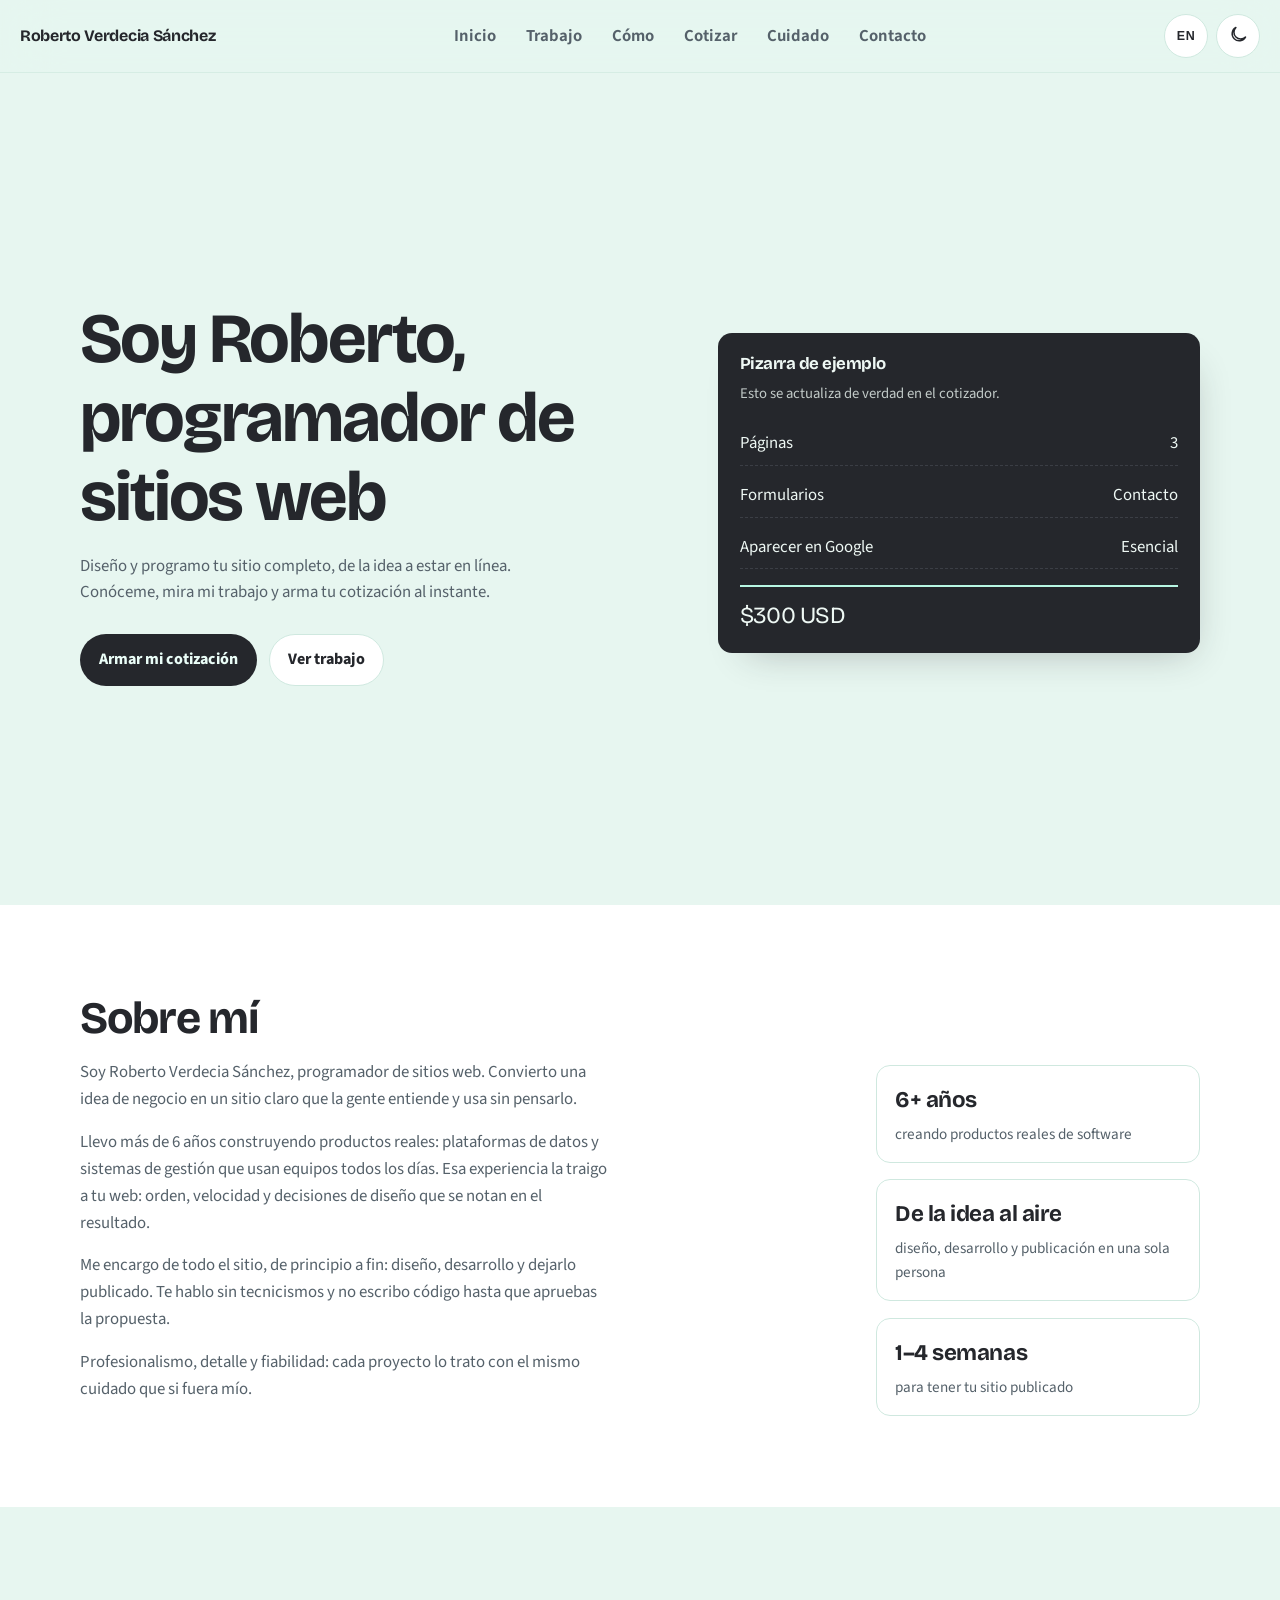
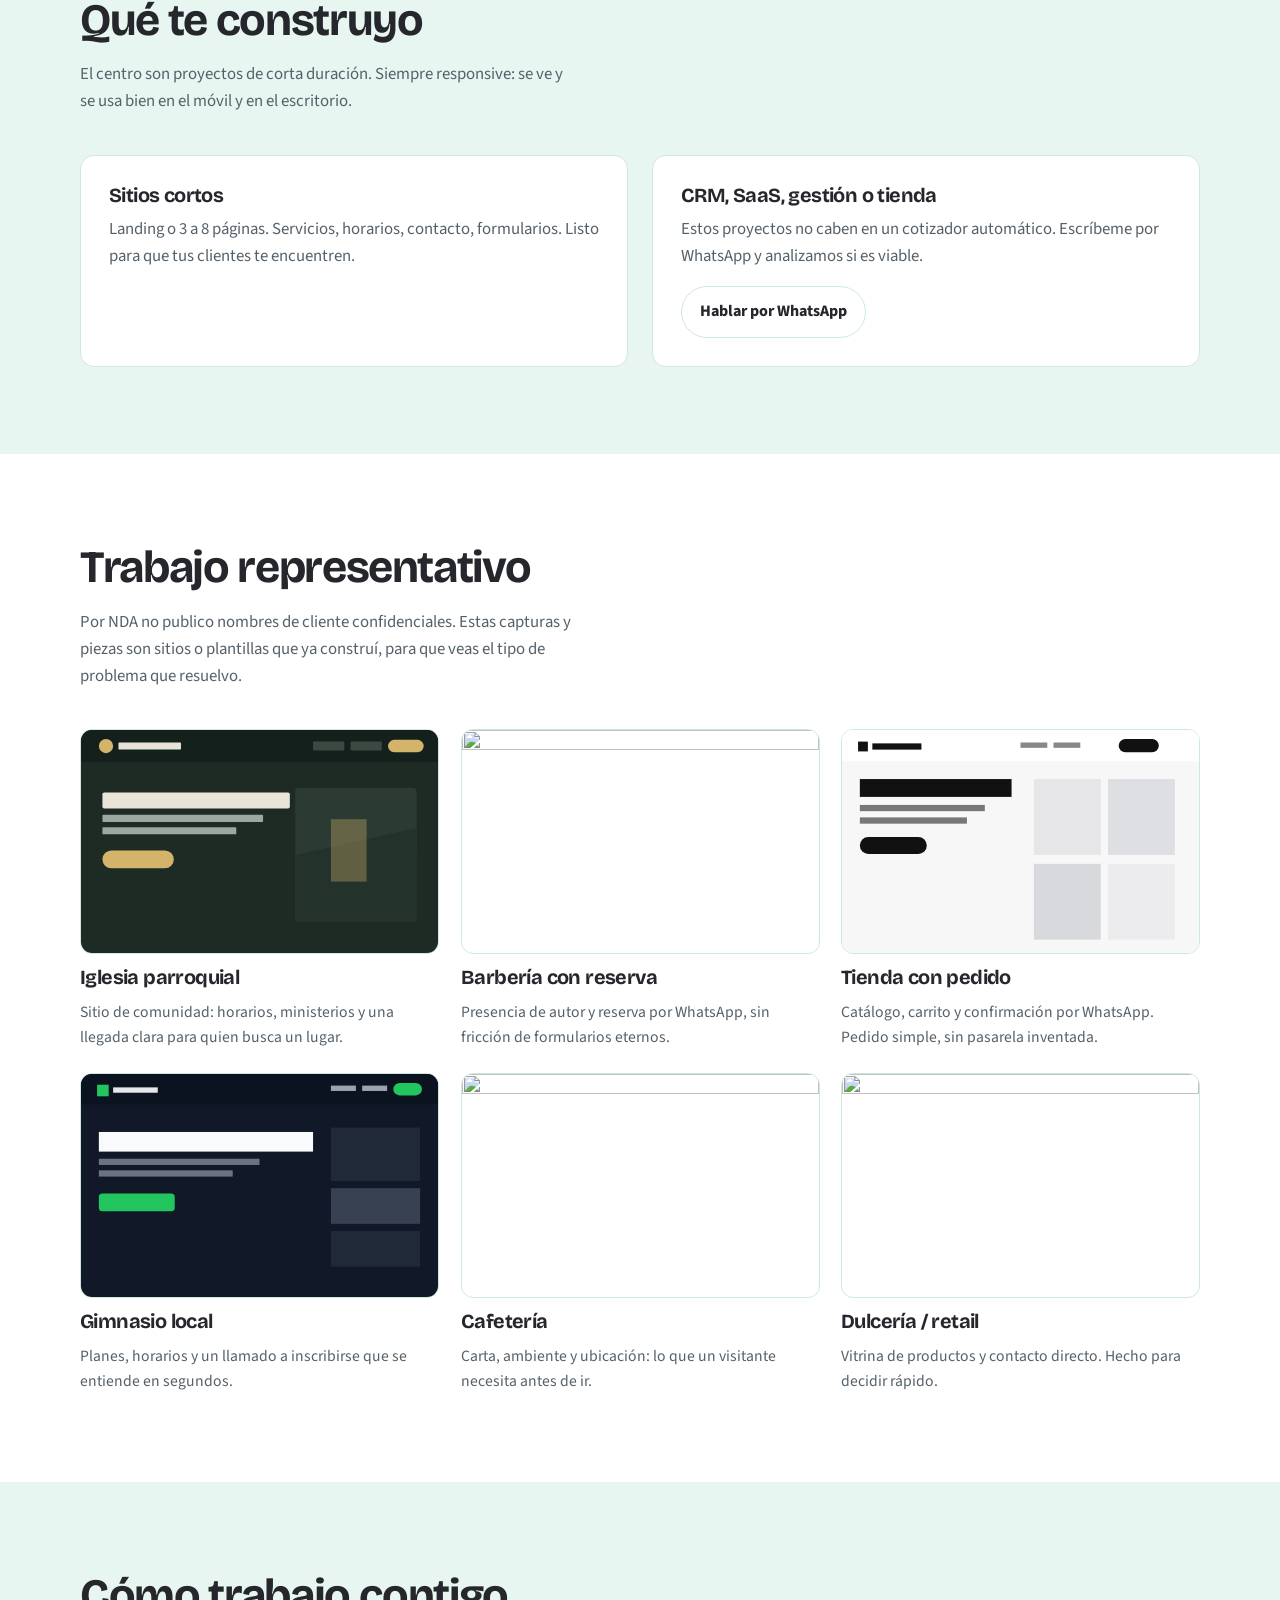
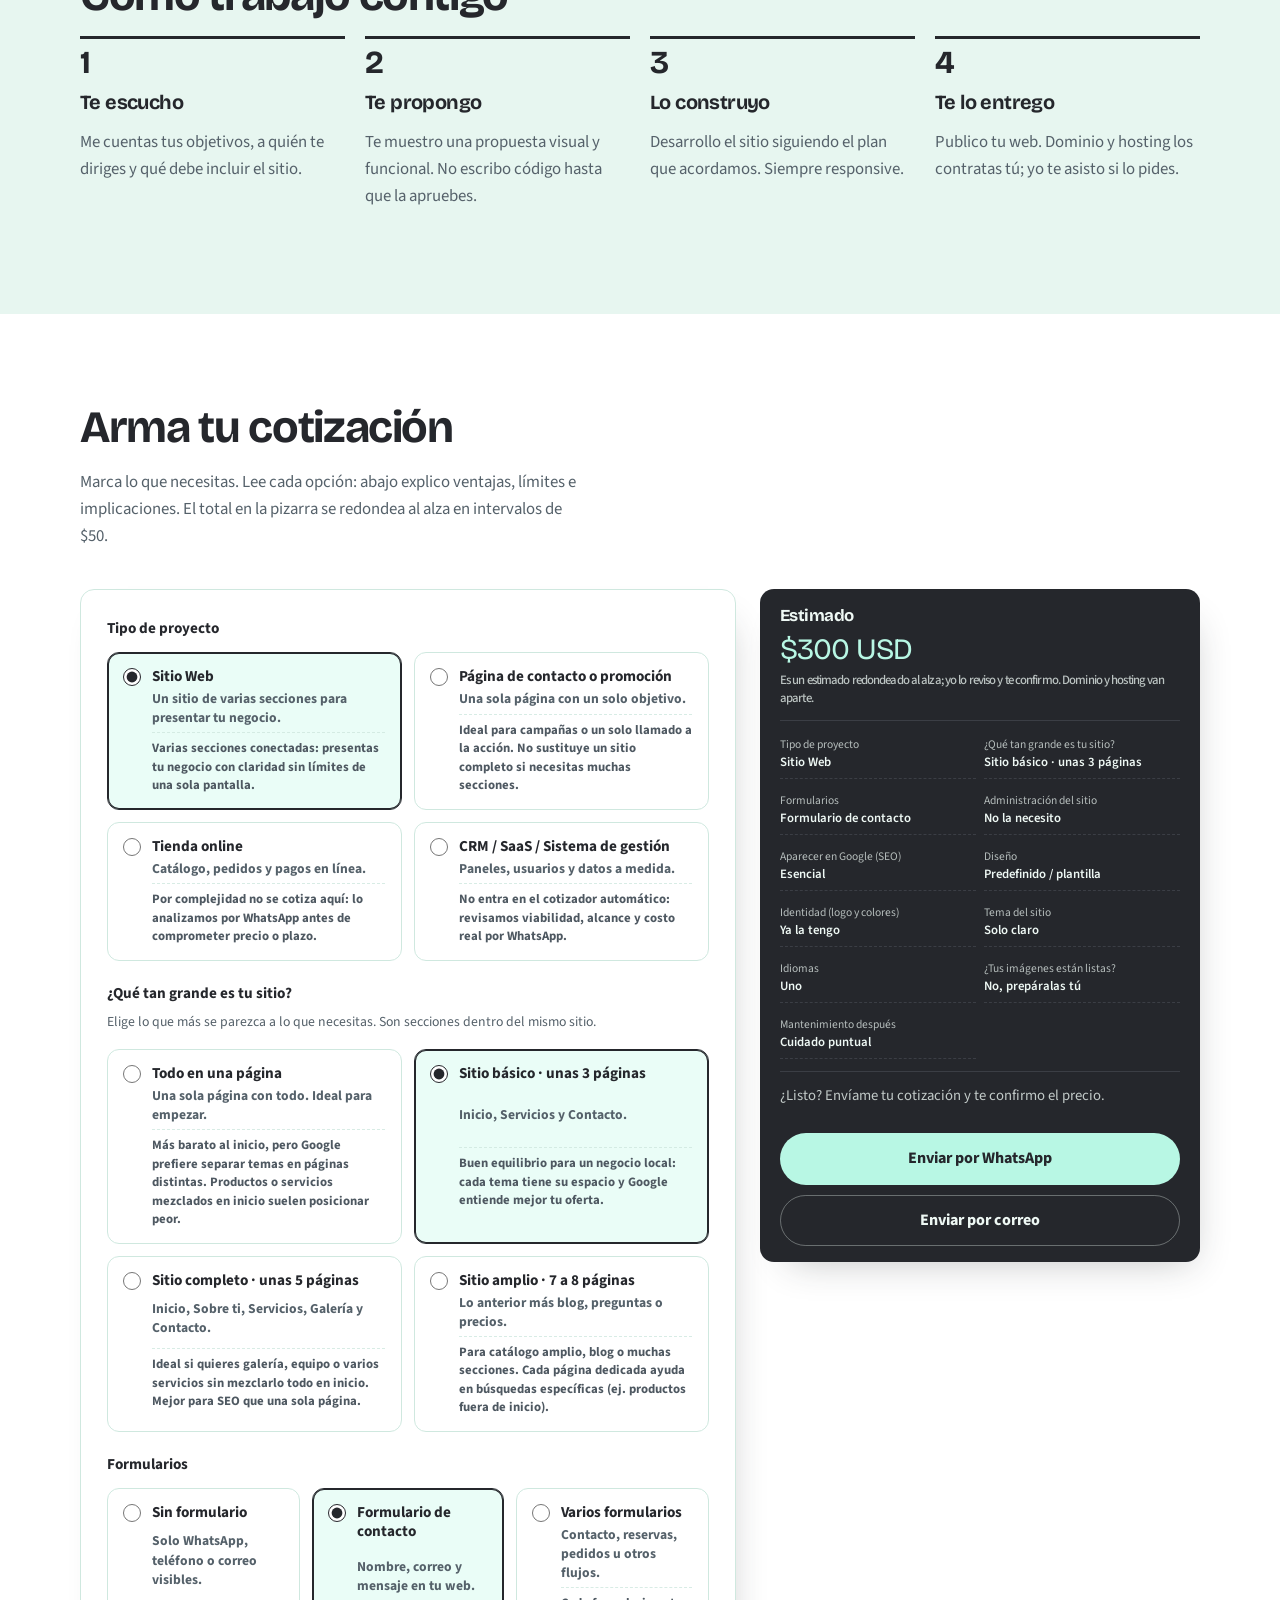
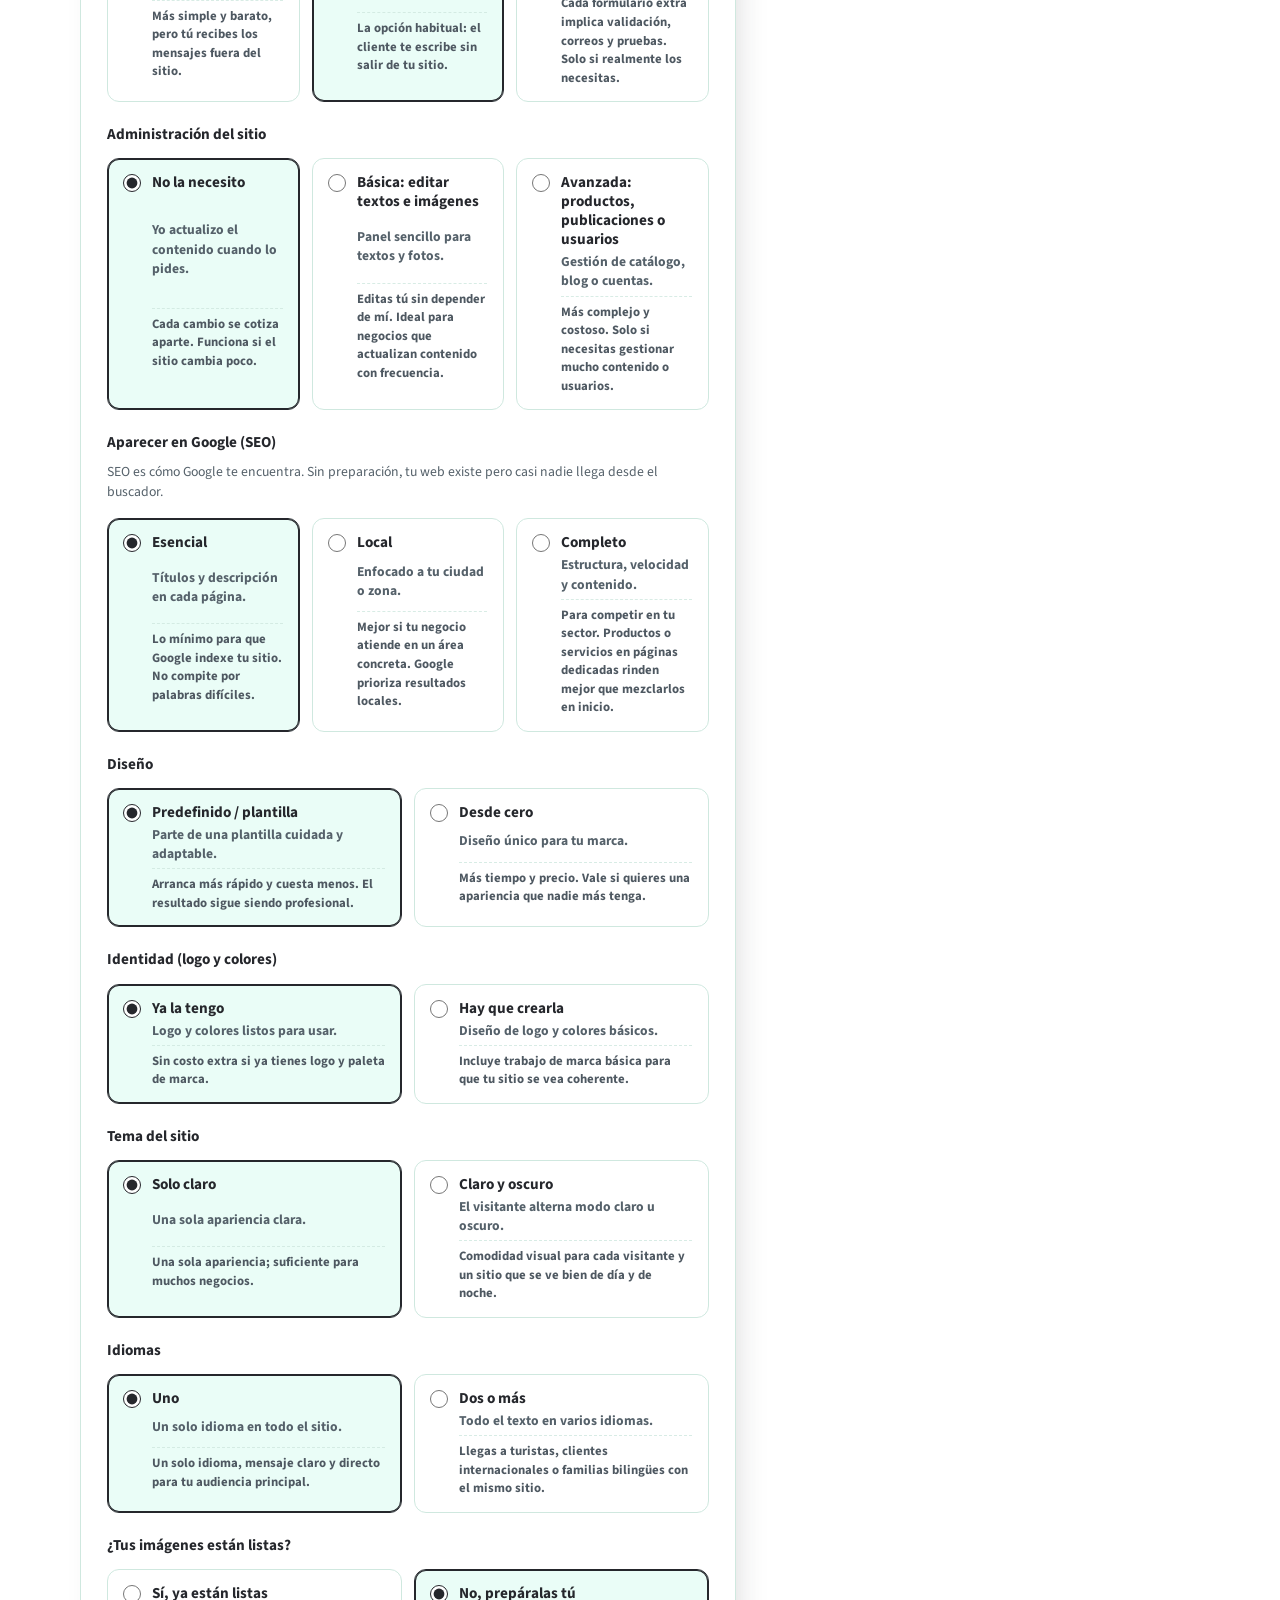
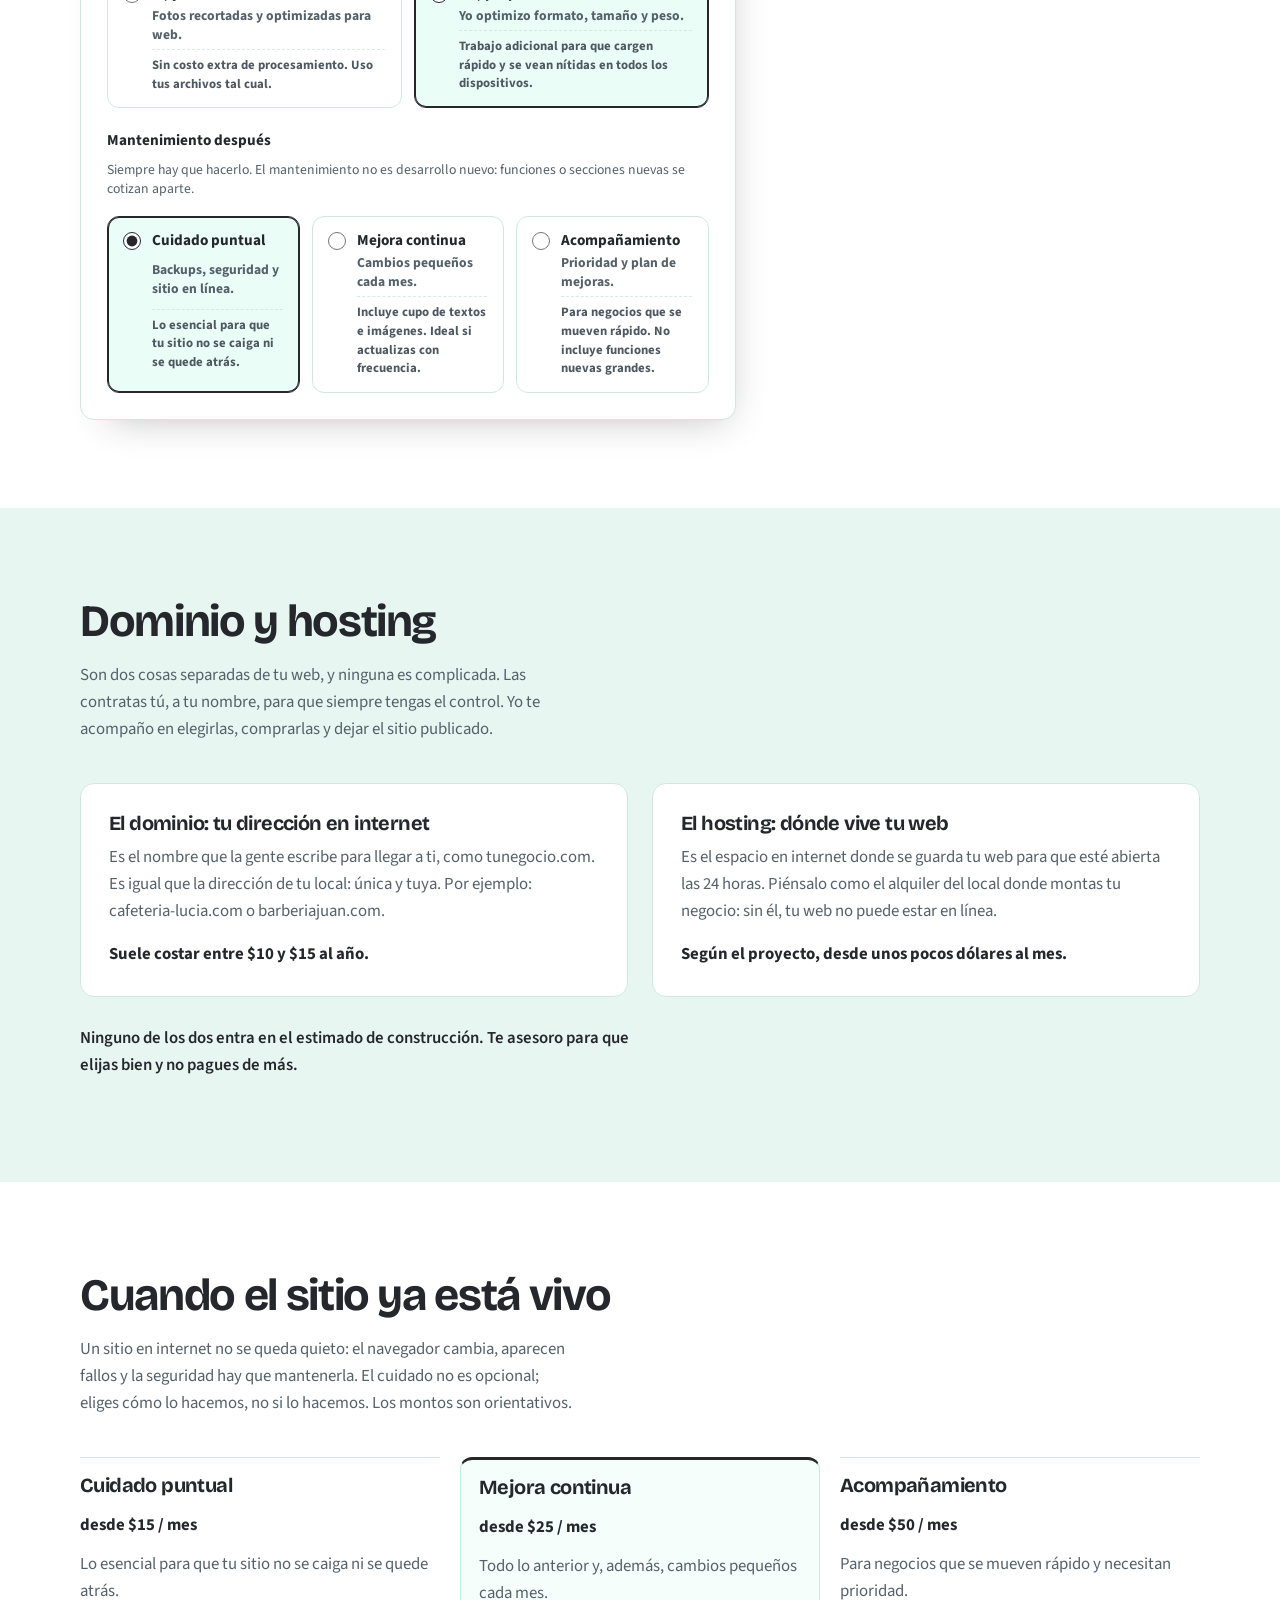
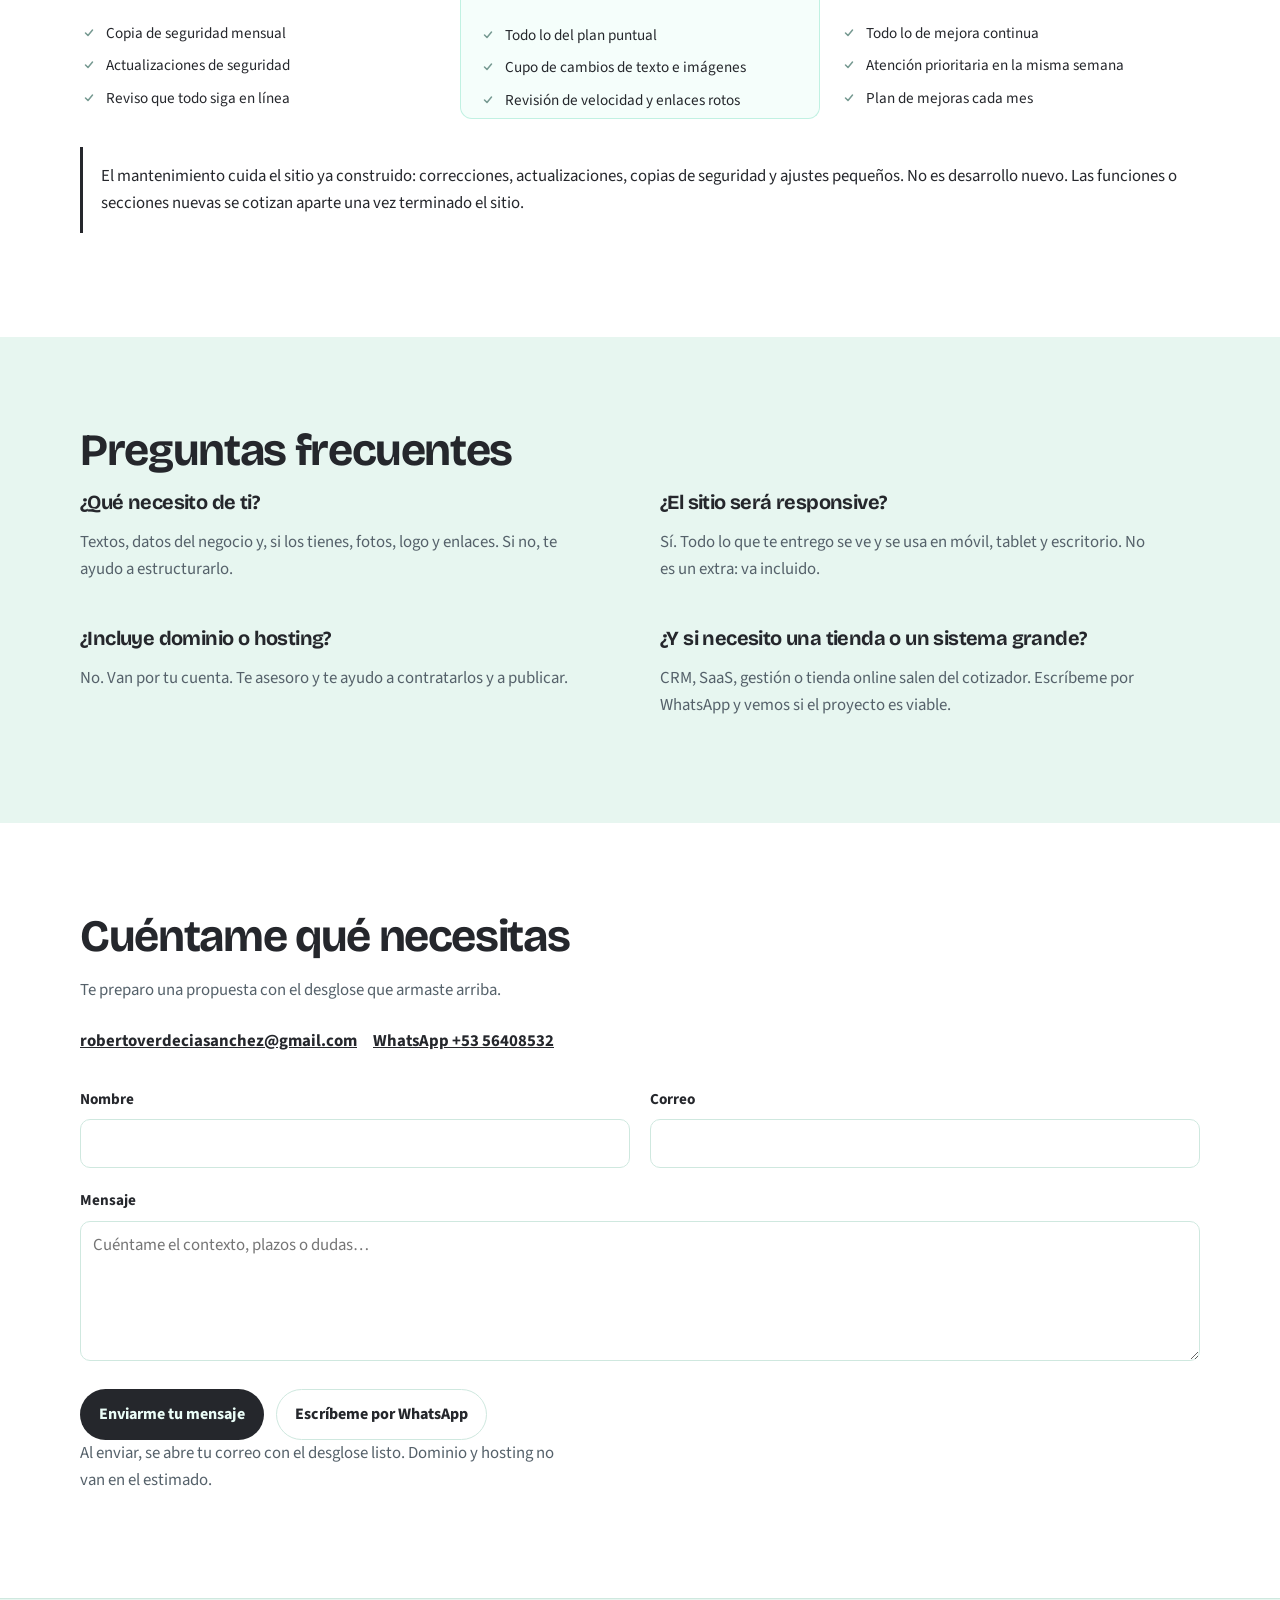
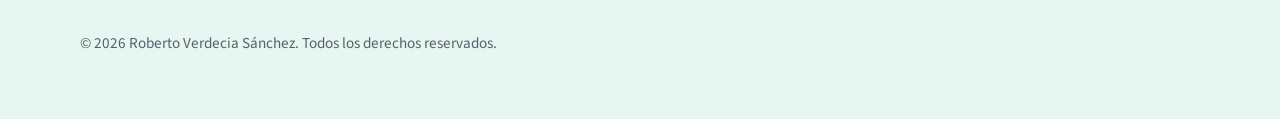
==== commit 187d256e: "Improve quote calculator UX, pricing, and estimate panel layout. Radio-card options with clearer imp" ====
--- a/public/index.html
+++ b/public/index.html
@@ -8,7 +8,7 @@
     <link rel="preconnect" href="https://fonts.googleapis.com">
     <link rel="preconnect" href="https://fonts.gstatic.com" crossorigin>
     <link href="https://fonts.googleapis.com/css2?family=Bricolage+Grotesque:opsz,wght@12..96,500;12..96,700;12..96,800&family=Source+Sans+3:wght@400;600;700&display=swap" rel="stylesheet">
-    <link rel="stylesheet" href="css/styles.css?v=6">
+    <link rel="stylesheet" href="css/styles.css?v=10">
   </head>
   <body>
     <!--
@@ -78,10 +78,10 @@
             <p data-i18n="hero_board_note">Esto se actualiza de verdad en el cotizador.</p>
             <ul>
               <li><span data-i18n="hb_pages">Páginas</span><span>3</span></li>
-              <li><span data-i18n="hb_forms">Formularios</span><span>1</span></li>
+              <li><span data-i18n="hb_forms">Formularios</span><span data-i18n="hb_forms_v">Contacto</span></li>
               <li><span data-i18n="hb_seo">Aparecer en Google</span><span data-i18n="hb_seo_v">Esencial</span></li>
             </ul>
-            <div class="total">$211 – $269 USD</div>
+            <div class="total">$300 USD</div>
           </aside>
         </div>
       </section>
@@ -214,19 +214,46 @@
       <section class="band" id="quote">
         <div class="wrap">
           <h2 data-i18n="quote_h">Arma tu cotización</h2>
-          <p class="lede" data-i18n="quote_p">Marca lo que necesitas. El rango se escribe en la pizarra al instante. No es precio final: yo lo reviso y te confirmo.</p>
+          <p class="lede" data-i18n="quote_p">Marca lo que necesitas. Lee cada opción: abajo explico ventajas, límites e implicaciones. El total en la pizarra se redondea al alza en intervalos de $50.</p>
           <div class="quote-layout">
             <form id="quote-form">
               <div class="fields">
-                <div class="field field-full">
-                  <label for="type" data-i18n="q.type">Tipo de proyecto</label>
-                  <select id="type" name="type">
-                    <option value="web" data-i18n="q.type.web">Sitio Web</option>
-                    <option value="landing" data-i18n="q.type.landing">Página de aterrizaje (Landing)</option>
-                    <option value="shop" data-i18n="q.type.shop">Tienda online</option>
-                    <option value="system" data-i18n="q.type.system">CRM / SaaS / Sistema de gestión</option>
-                  </select>
-                  <p class="field-help" id="type-desc" data-type-desc>Un sitio de varias secciones para presentar tu negocio: quién eres, qué ofreces y cómo contactarte.</p>
+                <div class="field field-full" id="field-type">
+                  <span class="field-label" data-i18n="q.type">Tipo de proyecto</span>
+                  <div class="radio-cards radio-cards--cols-2" role="radiogroup" aria-labelledby="field-type">
+                    <label class="radio-card">
+                      <input type="radio" name="type" value="web" checked>
+                      <span class="rc-body">
+                        <span class="rc-title" data-i18n="q.type.web">Sitio Web</span>
+                        <span class="rc-desc" data-i18n="q.type.web.desc">Un sitio de varias secciones para presentar tu negocio.</span>
+                        <span class="rc-note" data-i18n="q.type.web.note">Varias secciones conectadas: presentas tu negocio con claridad sin límites de una sola pantalla.</span>
+                      </span>
+                    </label>
+                    <label class="radio-card">
+                      <input type="radio" name="type" value="landing">
+                      <span class="rc-body">
+                        <span class="rc-title" data-i18n="q.type.landing">Página de contacto o promoción</span>
+                        <span class="rc-desc" data-i18n="q.type.landing.desc">Una sola página con un solo objetivo.</span>
+                        <span class="rc-note" data-i18n="q.type.landing.note">Ideal para campañas o un solo llamado a la acción. No sustituye un sitio completo si necesitas muchas secciones.</span>
+                      </span>
+                    </label>
+                    <label class="radio-card">
+                      <input type="radio" name="type" value="shop">
+                      <span class="rc-body">
+                        <span class="rc-title" data-i18n="q.type.shop">Tienda online</span>
+                        <span class="rc-desc" data-i18n="q.type.shop.desc">Catálogo, pedidos y pagos en línea.</span>
+                        <span class="rc-note" data-i18n="q.type.shop.note">Por complejidad no se cotiza aquí: lo analizamos por WhatsApp antes de comprometer precio o plazo.</span>
+                      </span>
+                    </label>
+                    <label class="radio-card">
+                      <input type="radio" name="type" value="system">
+                      <span class="rc-body">
+                        <span class="rc-title" data-i18n="q.type.system">CRM / SaaS / Sistema de gestión</span>
+                        <span class="rc-desc" data-i18n="q.type.system.desc">Paneles, usuarios y datos a medida.</span>
+                        <span class="rc-note" data-i18n="q.type.system.note">No entra en el cotizador automático: revisamos viabilidad, alcance y costo real por WhatsApp.</span>
+                      </span>
+                    </label>
+                  </div>
                 </div>
                 <div class="interview field-full" id="quote-interview" hidden>
                   <p data-i18n="quote_interview">Un CRM, SaaS, sistema de gestión o tienda online no se cotiza a ciegas. Escríbeme por WhatsApp y analizamos si el proyecto es viable.</p>
@@ -237,12 +264,13 @@
                     <div class="field field-full" id="field-pages">
                       <span class="field-label" data-i18n="q.pages">¿Qué tan grande es tu sitio?</span>
                       <p class="field-help" data-i18n="q.pages.help">Elige lo que más se parezca a lo que necesitas. Son secciones dentro del mismo sitio.</p>
-                      <div class="radio-cards" role="radiogroup" aria-labelledby="field-pages">
+                      <div class="radio-cards radio-cards--cols-2" role="radiogroup" aria-labelledby="field-pages">
                         <label class="radio-card">
                           <input type="radio" name="pages" value="one">
                           <span class="rc-body">
                             <span class="rc-title" data-i18n="q.pages.one">Todo en una página</span>
                             <span class="rc-desc" data-i18n="q.pages.one.desc">Una sola página con todo. Ideal para empezar.</span>
+                            <span class="rc-note" data-i18n="q.pages.one.note">Más barato al inicio, pero Google prefiere separar temas en páginas distintas. Productos o servicios mezclados en inicio suelen posicionar peor.</span>
                           </span>
                         </label>
                         <label class="radio-card">
@@ -250,6 +278,7 @@
                           <span class="rc-body">
                             <span class="rc-title" data-i18n="q.pages.basic">Sitio básico · unas 3 páginas</span>
                             <span class="rc-desc" data-i18n="q.pages.basic.desc">Inicio, Servicios y Contacto.</span>
+                            <span class="rc-note" data-i18n="q.pages.basic.note">Buen equilibrio para un negocio local: cada tema tiene su espacio y Google entiende mejor tu oferta.</span>
                           </span>
                         </label>
                         <label class="radio-card">
@@ -257,6 +286,7 @@
                           <span class="rc-body">
                             <span class="rc-title" data-i18n="q.pages.standard">Sitio completo · unas 5 páginas</span>
                             <span class="rc-desc" data-i18n="q.pages.standard.desc">Inicio, Sobre ti, Servicios, Galería y Contacto.</span>
+                            <span class="rc-note" data-i18n="q.pages.standard.note">Ideal si quieres galería, equipo o varios servicios sin mezclarlo todo en inicio. Mejor para SEO que una sola página.</span>
                           </span>
                         </label>
                         <label class="radio-card">
@@ -264,111 +294,247 @@
                           <span class="rc-body">
                             <span class="rc-title" data-i18n="q.pages.wide">Sitio amplio · 7 a 8 páginas</span>
                             <span class="rc-desc" data-i18n="q.pages.wide.desc">Lo anterior más blog, preguntas o precios.</span>
-                          </span>
-                        </label>
-                      </div>
-                    </div>
-                    <div class="field">
-                      <label for="forms" data-i18n="q.forms">Formularios</label>
-                      <select id="forms" name="forms">
-                        <option value="0">0</option>
-                        <option value="1" selected>1</option>
-                        <option value="2">2+</option>
-                      </select>
-                      <p class="field-help" data-i18n="q.forms.help">Un formulario recoge datos de tus clientes: contacto, reservas o pedidos. Si dudas, con 1 suele bastar.</p>
-                    </div>
-                    <div class="field">
-                      <label for="admin" data-i18n="q.admin">Administración del sitio</label>
-                      <select id="admin" name="admin">
-                        <option value="none" selected data-i18n="q.admin.none">No la necesito</option>
-                        <option value="basic" data-i18n="q.admin.basic">Básica: editar textos e imágenes</option>
-                        <option value="advanced" data-i18n="q.admin.advanced">Avanzada: productos, publicaciones o usuarios</option>
-                      </select>
-                      <p class="field-help" data-i18n="q.admin.help">¿Quieres poder editar el contenido tú mismo, sin depender de mí?</p>
-                    </div>
-                    <div class="field" id="seo-tip-wrap">
-                      <div class="label-row">
-                        <label for="seo" data-i18n="q.seo">Aparecer en Google (SEO)</label>
-                        <button type="button" class="tip-btn" id="seo-tip-btn" aria-expanded="false" aria-controls="seo-tip" data-i18n-aria="q.seo.tip_aria">
-                          <svg viewBox="0 0 24 24" aria-hidden="true"><circle cx="12" cy="12" r="9"/><path d="M12 10v7M12 7.2h.01"/></svg>
-                        </button>
-                      </div>
-                      <div class="tip-pop" id="seo-tip" role="tooltip" hidden>
-                        <p data-i18n="q.seo.tip_what">SEO es cómo Google te encuentra cuando alguien busca lo que ofreces. Sin eso, tu web existe, pero casi nadie llega desde el buscador.</p>
-                        <ul>
-                          <li data-i18n="q.seo.tip_none">Sin SEO: no preparo el sitio para buscadores.</li>
-                          <li data-i18n="q.seo.tip_basic">Esencial: títulos, descripción y lo mínimo para que Google te indexe.</li>
-                          <li data-i18n="q.seo.tip_local">Local: además, te oriento para que te hallen en tu ciudad o barrio.</li>
-                          <li data-i18n="q.seo.tip_advanced">Completo: estructura, velocidad y contenido para competir con otros negocios.</li>
-                        </ul>
-                      </div>
-                      <select id="seo" name="seo">
-                        <option value="none" data-i18n="q.seo.none">Sin SEO (no te buscan en Google)</option>
-                        <option value="basic" selected data-i18n="q.seo.basic">Esencial (títulos y descripción)</option>
-                        <option value="local" data-i18n="q.seo.local">Local (que te hallen en tu ciudad)</option>
-                        <option value="advanced" data-i18n="q.seo.advanced">Completo (para competir)</option>
-                      </select>
-                    </div>
-                    <div class="field">
-                      <label for="design" data-i18n="q.design">Diseño</label>
-                      <select id="design" name="design">
-                        <option value="preset" selected data-i18n="q.design.preset">Predefinido / plantilla</option>
-                        <option value="scratch" data-i18n="q.design.scratch">Desde cero</option>
-                      </select>
-                      <p class="field-help" data-i18n="q.design.help">Predefinido parte de una plantilla cuidada; desde cero es un diseño único para ti.</p>
-                    </div>
-                    <div class="field">
-                      <label for="identity" data-i18n="q.identity">Identidad (logo y colores)</label>
-                      <select id="identity" name="identity">
-                        <option value="defined" selected data-i18n="q.identity.defined">Ya la tengo</option>
-                        <option value="create" data-i18n="q.identity.create">Hay que crearla</option>
-                      </select>
-                      <p class="field-help" data-i18n="q.identity.help">¿Tienes logo y colores de marca, o los creamos?</p>
-                    </div>
-                    <div class="field">
-                      <label for="theme" data-i18n="q.theme">Tema del sitio</label>
-                      <select id="theme" name="theme">
-                        <option value="light" selected data-i18n="q.theme.light">Solo claro</option>
-                        <option value="both" data-i18n="q.theme.both">Claro y oscuro</option>
-                      </select>
-                      <p class="field-help" data-i18n="q.theme.help">¿Quieres que tu web ofrezca modo claro y también modo oscuro?</p>
-                    </div>
-                    <div class="field">
-                      <label for="languages" data-i18n="q.languages">Idiomas</label>
-                      <select id="languages" name="languages">
-                        <option value="1" selected data-i18n="q.languages.one">Uno</option>
-                        <option value="2" data-i18n="q.languages.multi">Dos o más</option>
-                      </select>
-                      <p class="field-help" data-i18n="q.languages.help">¿Tu sitio debe estar en más de un idioma?</p>
-                    </div>
-                    <div class="field field-full">
-                      <label for="images" data-i18n="q.images">¿Tus imágenes están listas?</label>
-                      <select id="images" name="images">
-                        <option value="ready" data-i18n="q.images.ready">Sí, ya están listas</option>
-                        <option value="process" selected data-i18n="q.images.process">No, prepáralas tú</option>
-                      </select>
-                      <p class="field-help" id="images-help" data-images-help>Yo ajusto formato, tamaño y peso para que carguen rápido y se vean nítidas (trabajo adicional).</p>
-                    </div>
-                    <div class="field field-full">
-                      <label for="maintenance" data-i18n="q.maintenance">Mantenimiento después</label>
-                      <select id="maintenance" name="maintenance">
-                        <option value="light" selected data-i18n="q.maintenance.light">Cuidado puntual</option>
-                        <option value="mid" data-i18n="q.maintenance.mid">Mejora continua</option>
-                        <option value="full" data-i18n="q.maintenance.full">Acompañamiento</option>
-                      </select>
-                      <p class="field-help" data-i18n="q.maintenance.help">Siempre hay que hacerlo. El mantenimiento no es desarrollo nuevo: las funciones o secciones nuevas se cotizan aparte.</p>
+                            <span class="rc-note" data-i18n="q.pages.wide.note">Para catálogo amplio, blog o muchas secciones. Cada página dedicada ayuda en búsquedas específicas (ej. productos fuera de inicio).</span>
+                          </span>
+                        </label>
+                      </div>
+                    </div>
+                    <div class="field field-full" id="field-forms">
+                      <span class="field-label" data-i18n="q.forms">Formularios</span>
+                      <div class="radio-cards radio-cards--cols-3" role="radiogroup" aria-labelledby="field-forms">
+                        <label class="radio-card">
+                          <input type="radio" name="forms" value="none">
+                          <span class="rc-body">
+                            <span class="rc-title" data-i18n="q.forms.none">Sin formulario</span>
+                            <span class="rc-desc" data-i18n="q.forms.none.desc">Solo WhatsApp, teléfono o correo visibles.</span>
+                            <span class="rc-note" data-i18n="q.forms.none.note">Más simple y barato, pero tú recibes los mensajes fuera del sitio.</span>
+                          </span>
+                        </label>
+                        <label class="radio-card">
+                          <input type="radio" name="forms" value="contact" checked>
+                          <span class="rc-body">
+                            <span class="rc-title" data-i18n="q.forms.contact">Formulario de contacto</span>
+                            <span class="rc-desc" data-i18n="q.forms.contact.desc">Nombre, correo y mensaje en tu web.</span>
+                            <span class="rc-note" data-i18n="q.forms.contact.note">La opción habitual: el cliente te escribe sin salir de tu sitio.</span>
+                          </span>
+                        </label>
+                        <label class="radio-card">
+                          <input type="radio" name="forms" value="multi">
+                          <span class="rc-body">
+                            <span class="rc-title" data-i18n="q.forms.multi">Varios formularios</span>
+                            <span class="rc-desc" data-i18n="q.forms.multi.desc">Contacto, reservas, pedidos u otros flujos.</span>
+                            <span class="rc-note" data-i18n="q.forms.multi.note">Cada formulario extra implica validación, correos y pruebas. Solo si realmente los necesitas.</span>
+                          </span>
+                        </label>
+                      </div>
+                    </div>
+                    <div class="field field-full" id="field-admin">
+                      <span class="field-label" data-i18n="q.admin">Administración del sitio</span>
+                      <div class="radio-cards radio-cards--cols-3" role="radiogroup" aria-labelledby="field-admin">
+                        <label class="radio-card">
+                          <input type="radio" name="admin" value="none" checked>
+                          <span class="rc-body">
+                            <span class="rc-title" data-i18n="q.admin.none">No la necesito</span>
+                            <span class="rc-desc" data-i18n="q.admin.none.desc">Yo actualizo el contenido cuando lo pides.</span>
+                            <span class="rc-note" data-i18n="q.admin.none.note">Cada cambio se cotiza aparte. Funciona si el sitio cambia poco.</span>
+                          </span>
+                        </label>
+                        <label class="radio-card">
+                          <input type="radio" name="admin" value="basic">
+                          <span class="rc-body">
+                            <span class="rc-title" data-i18n="q.admin.basic">Básica: editar textos e imágenes</span>
+                            <span class="rc-desc" data-i18n="q.admin.basic.desc">Panel sencillo para textos y fotos.</span>
+                            <span class="rc-note" data-i18n="q.admin.basic.note">Editas tú sin depender de mí. Ideal para negocios que actualizan contenido con frecuencia.</span>
+                          </span>
+                        </label>
+                        <label class="radio-card">
+                          <input type="radio" name="admin" value="advanced">
+                          <span class="rc-body">
+                            <span class="rc-title" data-i18n="q.admin.advanced">Avanzada: productos, publicaciones o usuarios</span>
+                            <span class="rc-desc" data-i18n="q.admin.advanced.desc">Gestión de catálogo, blog o cuentas.</span>
+                            <span class="rc-note" data-i18n="q.admin.advanced.note">Más complejo y costoso. Solo si necesitas gestionar mucho contenido o usuarios.</span>
+                          </span>
+                        </label>
+                      </div>
+                    </div>
+                    <div class="field field-full" id="field-seo">
+                      <span class="field-label" data-i18n="q.seo">Aparecer en Google (SEO)</span>
+                      <p class="field-help" data-i18n="q.seo.help">SEO es cómo Google te encuentra. Sin preparación, tu web existe pero casi nadie llega desde el buscador.</p>
+                      <div class="radio-cards radio-cards--cols-3" role="radiogroup" aria-labelledby="field-seo">
+                        <label class="radio-card">
+                          <input type="radio" name="seo" value="basic" checked>
+                          <span class="rc-body">
+                            <span class="rc-title" data-i18n="q.seo.basic">Esencial</span>
+                            <span class="rc-desc" data-i18n="q.seo.basic.desc">Títulos y descripción en cada página.</span>
+                            <span class="rc-note" data-i18n="q.seo.basic.note">Lo mínimo para que Google indexe tu sitio. No compite por palabras difíciles.</span>
+                          </span>
+                        </label>
+                        <label class="radio-card">
+                          <input type="radio" name="seo" value="local">
+                          <span class="rc-body">
+                            <span class="rc-title" data-i18n="q.seo.local">Local</span>
+                            <span class="rc-desc" data-i18n="q.seo.local.desc">Enfocado a tu ciudad o zona.</span>
+                            <span class="rc-note" data-i18n="q.seo.local.note">Mejor si tu negocio atiende en un área concreta. Google prioriza resultados locales.</span>
+                          </span>
+                        </label>
+                        <label class="radio-card">
+                          <input type="radio" name="seo" value="advanced">
+                          <span class="rc-body">
+                            <span class="rc-title" data-i18n="q.seo.advanced">Completo</span>
+                            <span class="rc-desc" data-i18n="q.seo.advanced.desc">Estructura, velocidad y contenido.</span>
+                            <span class="rc-note" data-i18n="q.seo.advanced.note">Para competir en tu sector. Productos o servicios en páginas dedicadas rinden mejor que mezclarlos en inicio.</span>
+                          </span>
+                        </label>
+                      </div>
+                    </div>
+                    <div class="field field-full" id="field-design">
+                      <span class="field-label" data-i18n="q.design">Diseño</span>
+                      <div class="radio-cards radio-cards--cols-2" role="radiogroup" aria-labelledby="field-design">
+                        <label class="radio-card">
+                          <input type="radio" name="design" value="preset" checked>
+                          <span class="rc-body">
+                            <span class="rc-title" data-i18n="q.design.preset">Predefinido / plantilla</span>
+                            <span class="rc-desc" data-i18n="q.design.preset.desc">Parte de una plantilla cuidada y adaptable.</span>
+                            <span class="rc-note" data-i18n="q.design.preset.note">Arranca más rápido y cuesta menos. El resultado sigue siendo profesional.</span>
+                          </span>
+                        </label>
+                        <label class="radio-card">
+                          <input type="radio" name="design" value="scratch">
+                          <span class="rc-body">
+                            <span class="rc-title" data-i18n="q.design.scratch">Desde cero</span>
+                            <span class="rc-desc" data-i18n="q.design.scratch.desc">Diseño único para tu marca.</span>
+                            <span class="rc-note" data-i18n="q.design.scratch.note">Más tiempo y precio. Vale si quieres una apariencia que nadie más tenga.</span>
+                          </span>
+                        </label>
+                      </div>
+                    </div>
+                    <div class="field field-full" id="field-identity">
+                      <span class="field-label" data-i18n="q.identity">Identidad (logo y colores)</span>
+                      <div class="radio-cards radio-cards--cols-2" role="radiogroup" aria-labelledby="field-identity">
+                        <label class="radio-card">
+                          <input type="radio" name="identity" value="defined" checked>
+                          <span class="rc-body">
+                            <span class="rc-title" data-i18n="q.identity.defined">Ya la tengo</span>
+                            <span class="rc-desc" data-i18n="q.identity.defined.desc">Logo y colores listos para usar.</span>
+                            <span class="rc-note" data-i18n="q.identity.defined.note">Sin costo extra si ya tienes logo y paleta de marca.</span>
+                          </span>
+                        </label>
+                        <label class="radio-card">
+                          <input type="radio" name="identity" value="create">
+                          <span class="rc-body">
+                            <span class="rc-title" data-i18n="q.identity.create">Hay que crearla</span>
+                            <span class="rc-desc" data-i18n="q.identity.create.desc">Diseño de logo y colores básicos.</span>
+                            <span class="rc-note" data-i18n="q.identity.create.note">Incluye trabajo de marca básica para que tu sitio se vea coherente.</span>
+                          </span>
+                        </label>
+                      </div>
+                    </div>
+                    <div class="field field-full" id="field-theme">
+                      <span class="field-label" data-i18n="q.theme">Tema del sitio</span>
+                      <div class="radio-cards radio-cards--cols-2" role="radiogroup" aria-labelledby="field-theme">
+                        <label class="radio-card">
+                          <input type="radio" name="theme" value="light" checked>
+                          <span class="rc-body">
+                            <span class="rc-title" data-i18n="q.theme.light">Solo claro</span>
+                            <span class="rc-desc" data-i18n="q.theme.light.desc">Una sola apariencia clara.</span>
+                            <span class="rc-note" data-i18n="q.theme.light.note">Una sola apariencia; suficiente para muchos negocios.</span>
+                          </span>
+                        </label>
+                        <label class="radio-card">
+                          <input type="radio" name="theme" value="both">
+                          <span class="rc-body">
+                            <span class="rc-title" data-i18n="q.theme.both">Claro y oscuro</span>
+                            <span class="rc-desc" data-i18n="q.theme.both.desc">El visitante alterna modo claro u oscuro.</span>
+                            <span class="rc-note" data-i18n="q.theme.both.note">Comodidad visual para cada visitante y un sitio que se ve bien de día y de noche.</span>
+                          </span>
+                        </label>
+                      </div>
+                    </div>
+                    <div class="field field-full" id="field-languages">
+                      <span class="field-label" data-i18n="q.languages">Idiomas</span>
+                      <div class="radio-cards radio-cards--cols-2" role="radiogroup" aria-labelledby="field-languages">
+                        <label class="radio-card">
+                          <input type="radio" name="languages" value="one" checked>
+                          <span class="rc-body">
+                            <span class="rc-title" data-i18n="q.languages.one">Uno</span>
+                            <span class="rc-desc" data-i18n="q.languages.one.desc">Un solo idioma en todo el sitio.</span>
+                            <span class="rc-note" data-i18n="q.languages.one.note">Un solo idioma, mensaje claro y directo para tu audiencia principal.</span>
+                          </span>
+                        </label>
+                        <label class="radio-card">
+                          <input type="radio" name="languages" value="multi">
+                          <span class="rc-body">
+                            <span class="rc-title" data-i18n="q.languages.multi">Dos o más</span>
+                            <span class="rc-desc" data-i18n="q.languages.multi.desc">Todo el texto en varios idiomas.</span>
+                            <span class="rc-note" data-i18n="q.languages.multi.note">Llegas a turistas, clientes internacionales o familias bilingües con el mismo sitio.</span>
+                          </span>
+                        </label>
+                      </div>
+                    </div>
+                    <div class="field field-full" id="field-images">
+                      <span class="field-label" data-i18n="q.images">¿Tus imágenes están listas?</span>
+                      <div class="radio-cards radio-cards--cols-2" role="radiogroup" aria-labelledby="field-images">
+                        <label class="radio-card">
+                          <input type="radio" name="images" value="ready">
+                          <span class="rc-body">
+                            <span class="rc-title" data-i18n="q.images.ready">Sí, ya están listas</span>
+                            <span class="rc-desc" data-i18n="q.images.ready.desc">Fotos recortadas y optimizadas para web.</span>
+                            <span class="rc-note" data-i18n="q.images.ready.note">Sin costo extra de procesamiento. Uso tus archivos tal cual.</span>
+                          </span>
+                        </label>
+                        <label class="radio-card">
+                          <input type="radio" name="images" value="process" checked>
+                          <span class="rc-body">
+                            <span class="rc-title" data-i18n="q.images.process">No, prepáralas tú</span>
+                            <span class="rc-desc" data-i18n="q.images.process.desc">Yo optimizo formato, tamaño y peso.</span>
+                            <span class="rc-note" data-i18n="q.images.process.note">Trabajo adicional para que cargen rápido y se vean nítidas en todos los dispositivos.</span>
+                          </span>
+                        </label>
+                      </div>
+                    </div>
+                    <div class="field field-full" id="field-maintenance">
+                      <span class="field-label" data-i18n="q.maintenance">Mantenimiento después</span>
+                      <p class="field-help" data-i18n="q.maintenance.help">Siempre hay que hacerlo. El mantenimiento no es desarrollo nuevo: funciones o secciones nuevas se cotizan aparte.</p>
+                      <div class="radio-cards radio-cards--cols-3" role="radiogroup" aria-labelledby="field-maintenance">
+                        <label class="radio-card">
+                          <input type="radio" name="maintenance" value="light" checked>
+                          <span class="rc-body">
+                            <span class="rc-title" data-i18n="q.maintenance.light">Cuidado puntual</span>
+                            <span class="rc-desc" data-i18n="q.maintenance.light.desc">Backups, seguridad y sitio en línea.</span>
+                            <span class="rc-note" data-i18n="q.maintenance.light.note">Lo esencial para que tu sitio no se caiga ni se quede atrás.</span>
+                          </span>
+                        </label>
+                        <label class="radio-card">
+                          <input type="radio" name="maintenance" value="mid">
+                          <span class="rc-body">
+                            <span class="rc-title" data-i18n="q.maintenance.mid">Mejora continua</span>
+                            <span class="rc-desc" data-i18n="q.maintenance.mid.desc">Cambios pequeños cada mes.</span>
+                            <span class="rc-note" data-i18n="q.maintenance.mid.note">Incluye cupo de textos e imágenes. Ideal si actualizas con frecuencia.</span>
+                          </span>
+                        </label>
+                        <label class="radio-card">
+                          <input type="radio" name="maintenance" value="full">
+                          <span class="rc-body">
+                            <span class="rc-title" data-i18n="q.maintenance.full">Acompañamiento</span>
+                            <span class="rc-desc" data-i18n="q.maintenance.full.desc">Prioridad y plan de mejoras.</span>
+                            <span class="rc-note" data-i18n="q.maintenance.full.note">Para negocios que se mueven rápido. No incluye funciones nuevas grandes.</span>
+                          </span>
+                        </label>
+                      </div>
                     </div>
                   </div>
                 </div>
               </div>
             </form>
-            <aside class="board" aria-live="polite">
-              <h3 data-i18n="quote_range">Estimado</h3>
-              <ul id="quote-board"></ul>
-              <div class="total" id="quote-total">
-                <span data-range>—</span>
-                <small id="quote-note" data-i18n="quote_not_final">No es precio final. Dominio y hosting van aparte.</small>
+            <aside class="board board-quote" aria-live="polite">
+              <div class="board-head">
+                <h3 data-i18n="quote_range">Estimado</h3>
+                <div class="board-total" id="quote-total">
+                  <span data-range>—</span>
+                  <small id="quote-note" data-i18n="quote_not_final">No es precio final. Dominio y hosting van aparte.</small>
+                </div>
               </div>
+              <ul id="quote-board" class="board-lines"></ul>
               <small id="quote-note-interview" class="board-interview-note" hidden></small>
               <a class="btn btn-primary" id="board-wa" hidden href="https://wa.me/5356408532" target="_blank" rel="noopener noreferrer" data-i18n="quote_wa">Contactar por WhatsApp</a>
               <div class="board-actions" id="board-actions">
@@ -508,8 +674,8 @@
       <svg viewBox="0 0 24 24" aria-hidden="true"><path d="M12 19V5M6 11l6-6 6 6"/></svg>
     </button>
 
-    <script src="js/quote.js?v=6"></script>
-    <script src="js/theme-lang.js?v=6"></script>
-    <script src="js/main.js?v=6"></script>
+    <script src="js/quote.js?v=10"></script>
+    <script src="js/theme-lang.js?v=10"></script>
+    <script src="js/main.js?v=10"></script>
   </body>
 </html>
--- a/public/css/styles.css
+++ b/public/css/styles.css
@@ -650,9 +650,102 @@
 
 .quote-layout {
   display: grid;
-  grid-template-columns: 1.15fr 0.85fr;
-  gap: 28px;
+  grid-template-columns: minmax(0, 1fr) minmax(320px, 440px);
+  gap: 24px;
   align-items: start;
+}
+
+.quote-layout .board-quote {
+  position: sticky;
+  top: 88px;
+  max-height: calc(100vh - 104px);
+  display: flex;
+  flex-direction: column;
+  overflow: hidden;
+  padding: 18px 20px 16px;
+}
+
+.board-head {
+  flex-shrink: 0;
+  margin-bottom: 10px;
+  padding-bottom: 12px;
+  border-bottom: 1px solid var(--board-rule);
+}
+
+.board-head h3 {
+  margin-bottom: 6px;
+}
+
+.board-total {
+  font-family: var(--font-display);
+  font-size: 1.85rem;
+  line-height: 1.15;
+  letter-spacing: -0.03em;
+}
+
+.board-total [data-range] {
+  color: var(--board-accent);
+}
+
+.board-total small {
+  display: block;
+  margin-top: 6px;
+  font-family: var(--font-body);
+  font-size: 0.8rem;
+  font-weight: 500;
+  line-height: 1.4;
+  opacity: 0.75;
+}
+
+.board-lines {
+  flex: 1 1 auto;
+  min-height: 0;
+  overflow-y: auto;
+  display: grid;
+  grid-template-columns: 1fr 1fr;
+  gap: 2px 12px;
+  margin: 0;
+  padding: 6px 0 4px;
+  scrollbar-width: thin;
+  scrollbar-color: color-mix(in srgb, var(--board-accent) 45%, transparent) transparent;
+}
+
+.board-lines li {
+  display: flex;
+  flex-direction: column;
+  align-items: flex-start;
+  gap: 2px;
+  padding: 7px 0;
+  border-bottom: 1px dashed var(--board-rule);
+  font-size: 0.82rem;
+  line-height: 1.3;
+}
+
+.board-lines li > span:first-child {
+  font-size: 0.72rem;
+  opacity: 0.72;
+  line-height: 1.25;
+}
+
+.board-lines li > span:last-child {
+  font-weight: 600;
+  font-size: 0.8rem;
+}
+
+.quote-layout .board-quote .board-actions {
+  flex-shrink: 0;
+  margin-top: 12px;
+  padding-top: 12px;
+  border-top: 1px solid var(--board-rule);
+}
+
+.quote-layout .board-quote .board-interview-note {
+  flex-shrink: 0;
+}
+
+.quote-layout .board-quote > .btn {
+  flex-shrink: 0;
+  margin-top: 12px;
 }
 
 #quote-form {
@@ -679,8 +772,9 @@
 }
 
 .field > label,
-.field > .label-row {
-  min-height: 2.6em;
+.field > .label-row,
+.field > .field-label {
+  min-height: auto;
   display: flex;
   align-items: flex-start;
   margin: 0;
@@ -708,11 +802,6 @@
 .label-row label {
   flex: 1;
   min-height: 0;
-}
-
-.quote-layout .board {
-  position: sticky;
-  top: 96px;
 }
 
 .hero.is-ready h1,
@@ -935,7 +1024,9 @@
   color: var(--text);
 }
 
-#field-pages .field-help {
+#field-pages .field-help,
+#field-seo .field-help,
+#field-maintenance .field-help {
   order: 0;
   margin: 0 0 4px;
 }
@@ -994,6 +1085,37 @@
   line-height: 1.4;
 }
 
+.rc-note {
+  font-size: 0.8rem;
+  color: color-mix(in srgb, var(--muted) 85%, var(--text));
+  line-height: 1.45;
+  margin-top: 2px;
+  padding-top: 6px;
+  border-top: 1px dashed color-mix(in srgb, var(--edge) 80%, transparent);
+}
+
+.radio-cards--cols-2 {
+  grid-template-columns: repeat(2, minmax(0, 1fr));
+}
+
+.radio-cards--cols-3 {
+  grid-template-columns: repeat(3, minmax(0, 1fr));
+}
+
+.radio-cards--cols-4 {
+  grid-template-columns: repeat(4, minmax(0, 1fr));
+}
+
+@media (max-width: 900px) {
+  .radio-cards--cols-4 {
+    grid-template-columns: repeat(2, minmax(0, 1fr));
+  }
+
+  .radio-cards--cols-3 {
+    grid-template-columns: repeat(2, minmax(0, 1fr));
+  }
+}
+
 .radio-card:has(input:checked) {
   border-color: var(--graphite);
   background: color-mix(in srgb, var(--mint) 30%, var(--surface));
@@ -1030,6 +1152,20 @@
   background: transparent;
   color: var(--board-text);
   border-color: color-mix(in srgb, var(--board-text) 34%, transparent);
+}
+
+.board-quote .btn-primary {
+  background: var(--board-accent);
+  color: var(--graphite);
+  border-color: transparent;
+}
+
+body.theme-obsidian .board-quote .btn-primary {
+  color: var(--brass-ink);
+}
+
+.board-quote .btn-primary:hover {
+  background: color-mix(in srgb, var(--board-accent) 88%, #fff);
 }
 
 /* Maintenance value list + featured plan */
@@ -1139,8 +1275,14 @@
     grid-template-columns: 1fr;
   }
 
-  .quote-layout .board {
+  .quote-layout .board-quote {
     position: static;
+    max-height: none;
+  }
+
+  .board-lines {
+    grid-template-columns: 1fr;
+    overflow: visible;
   }
 
   .work-grid {
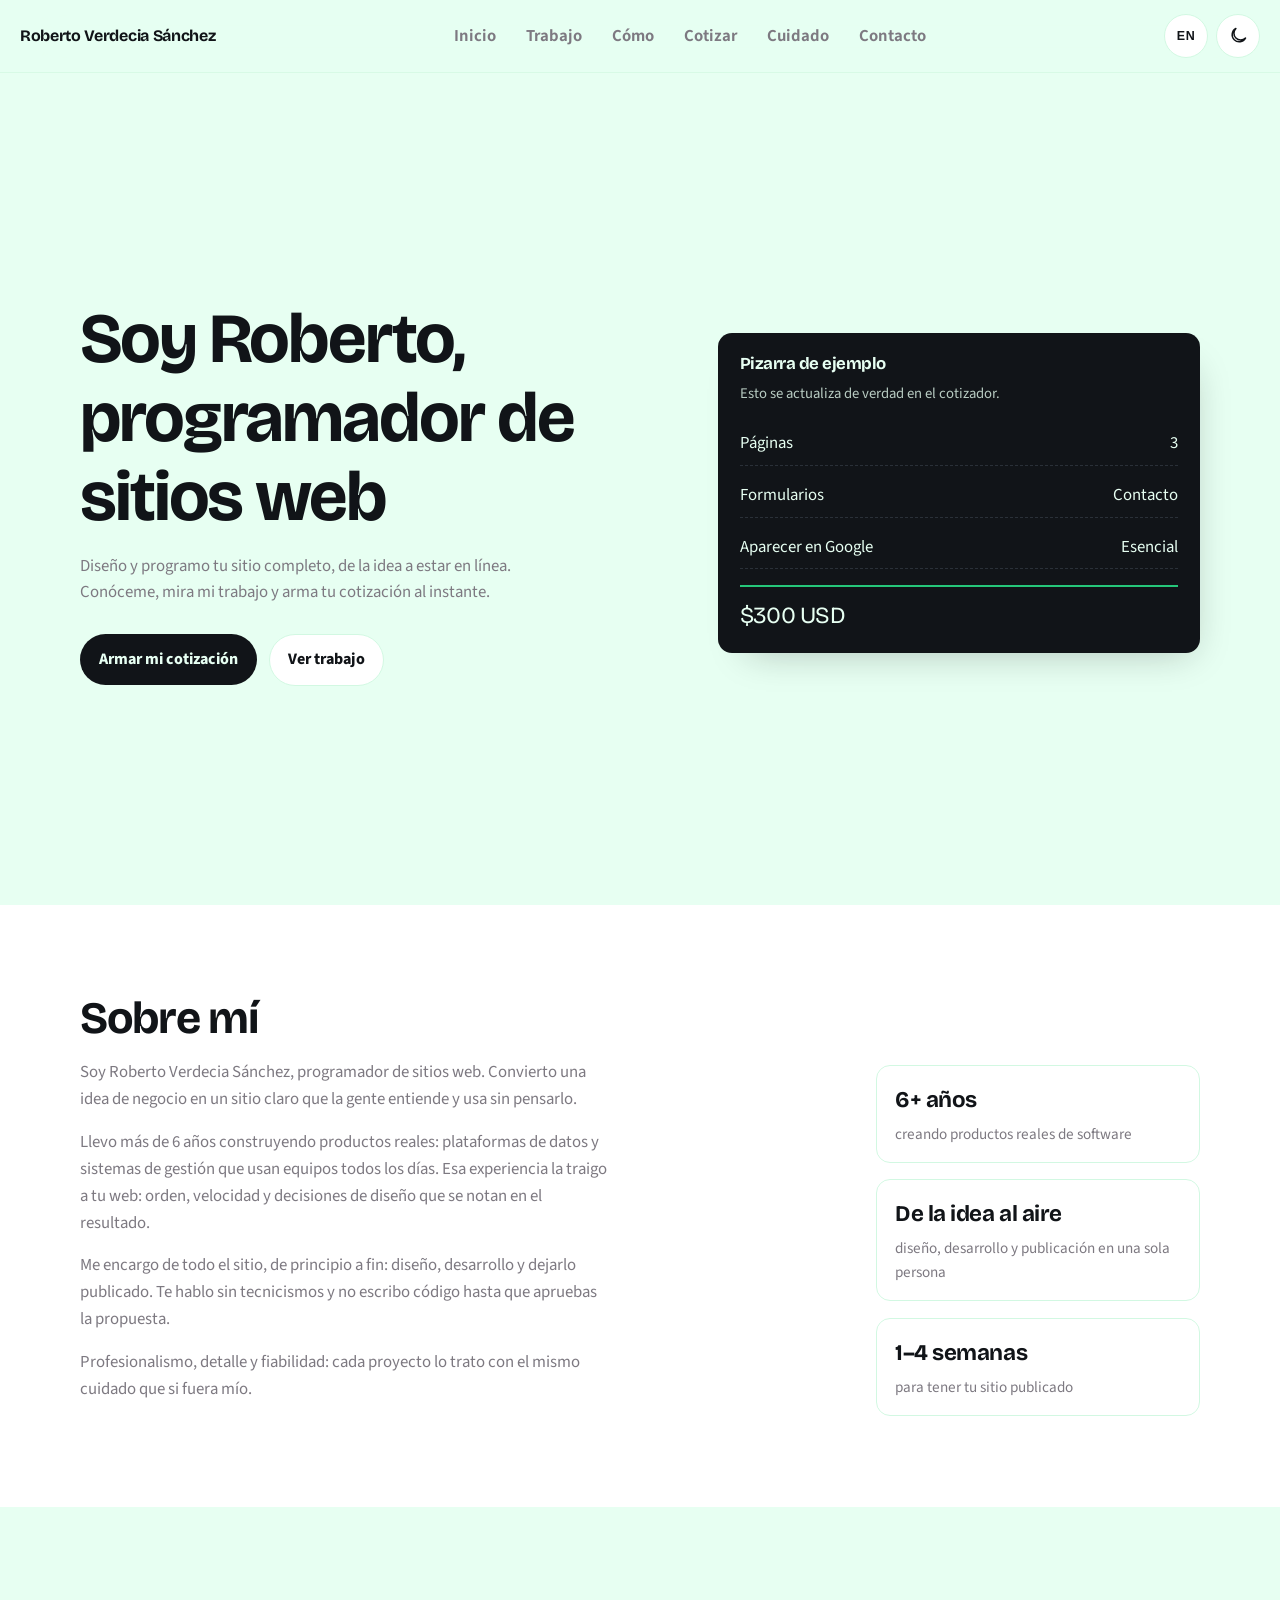
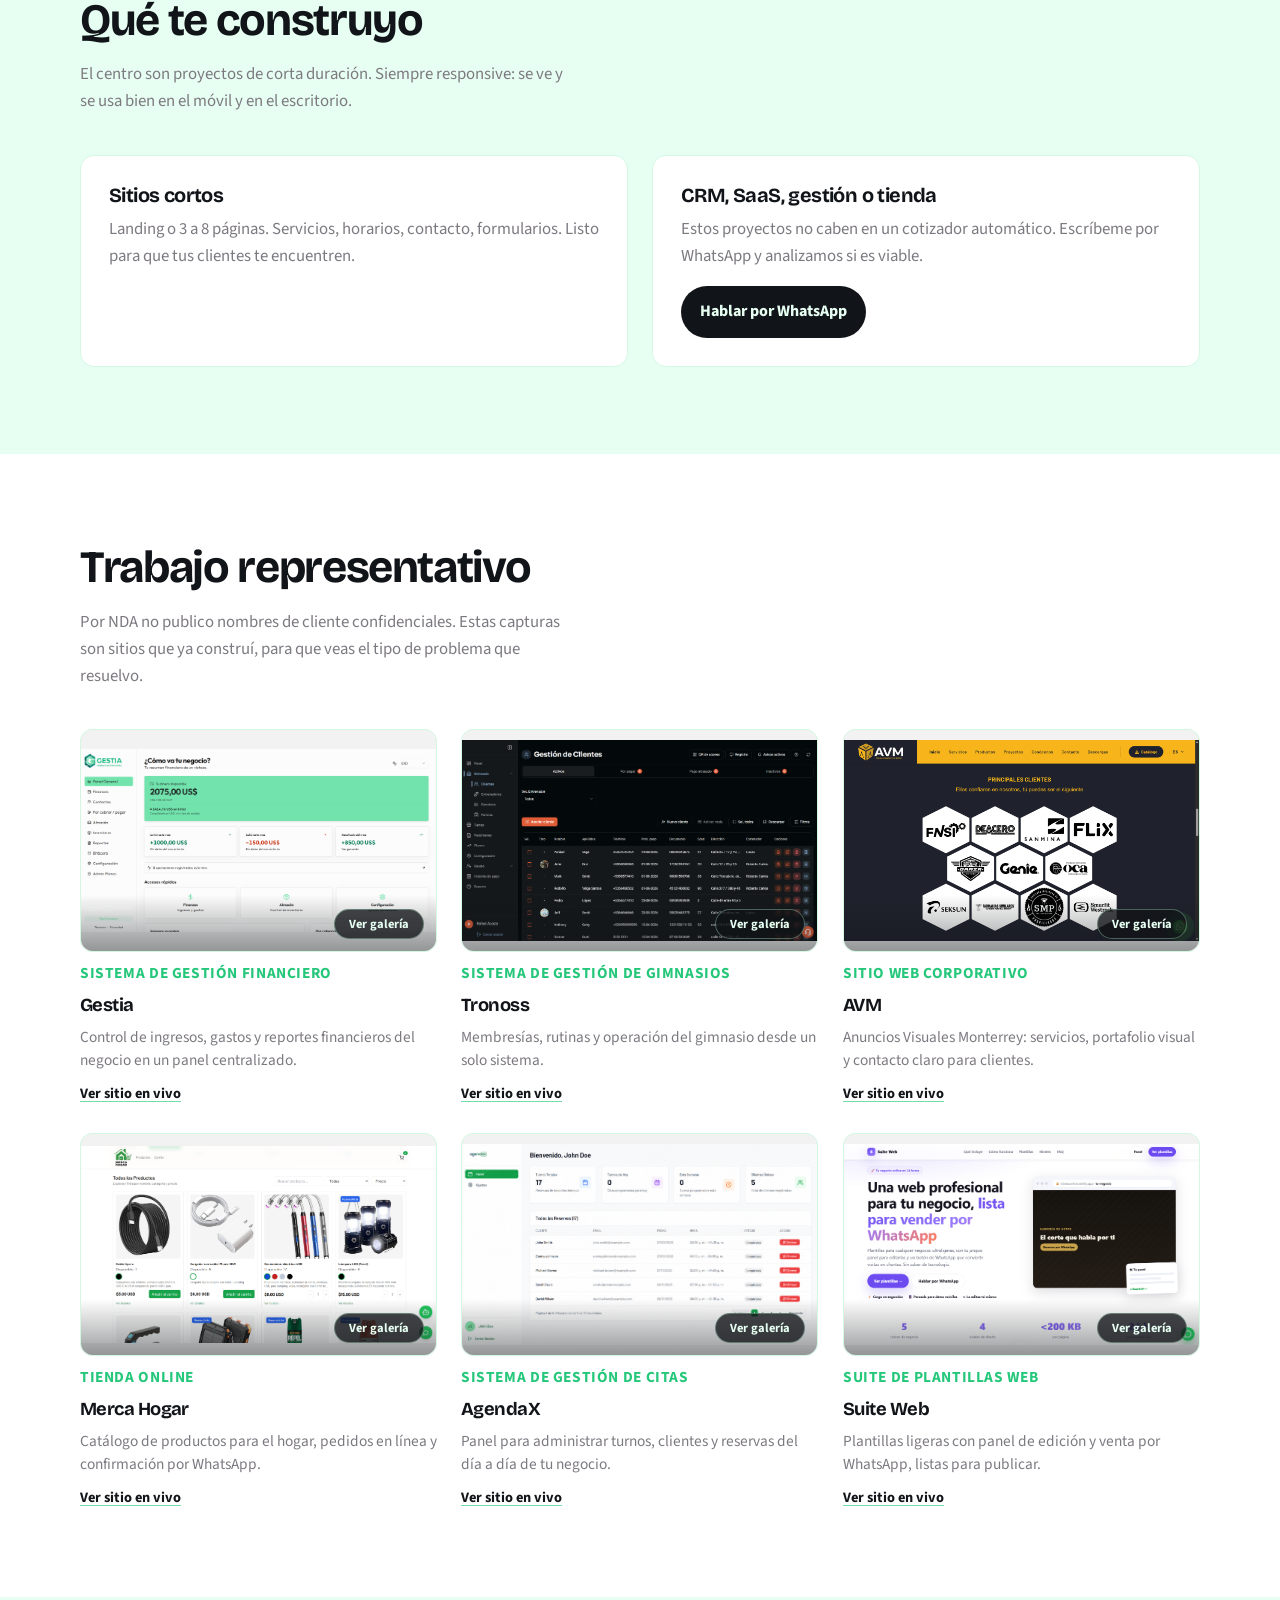
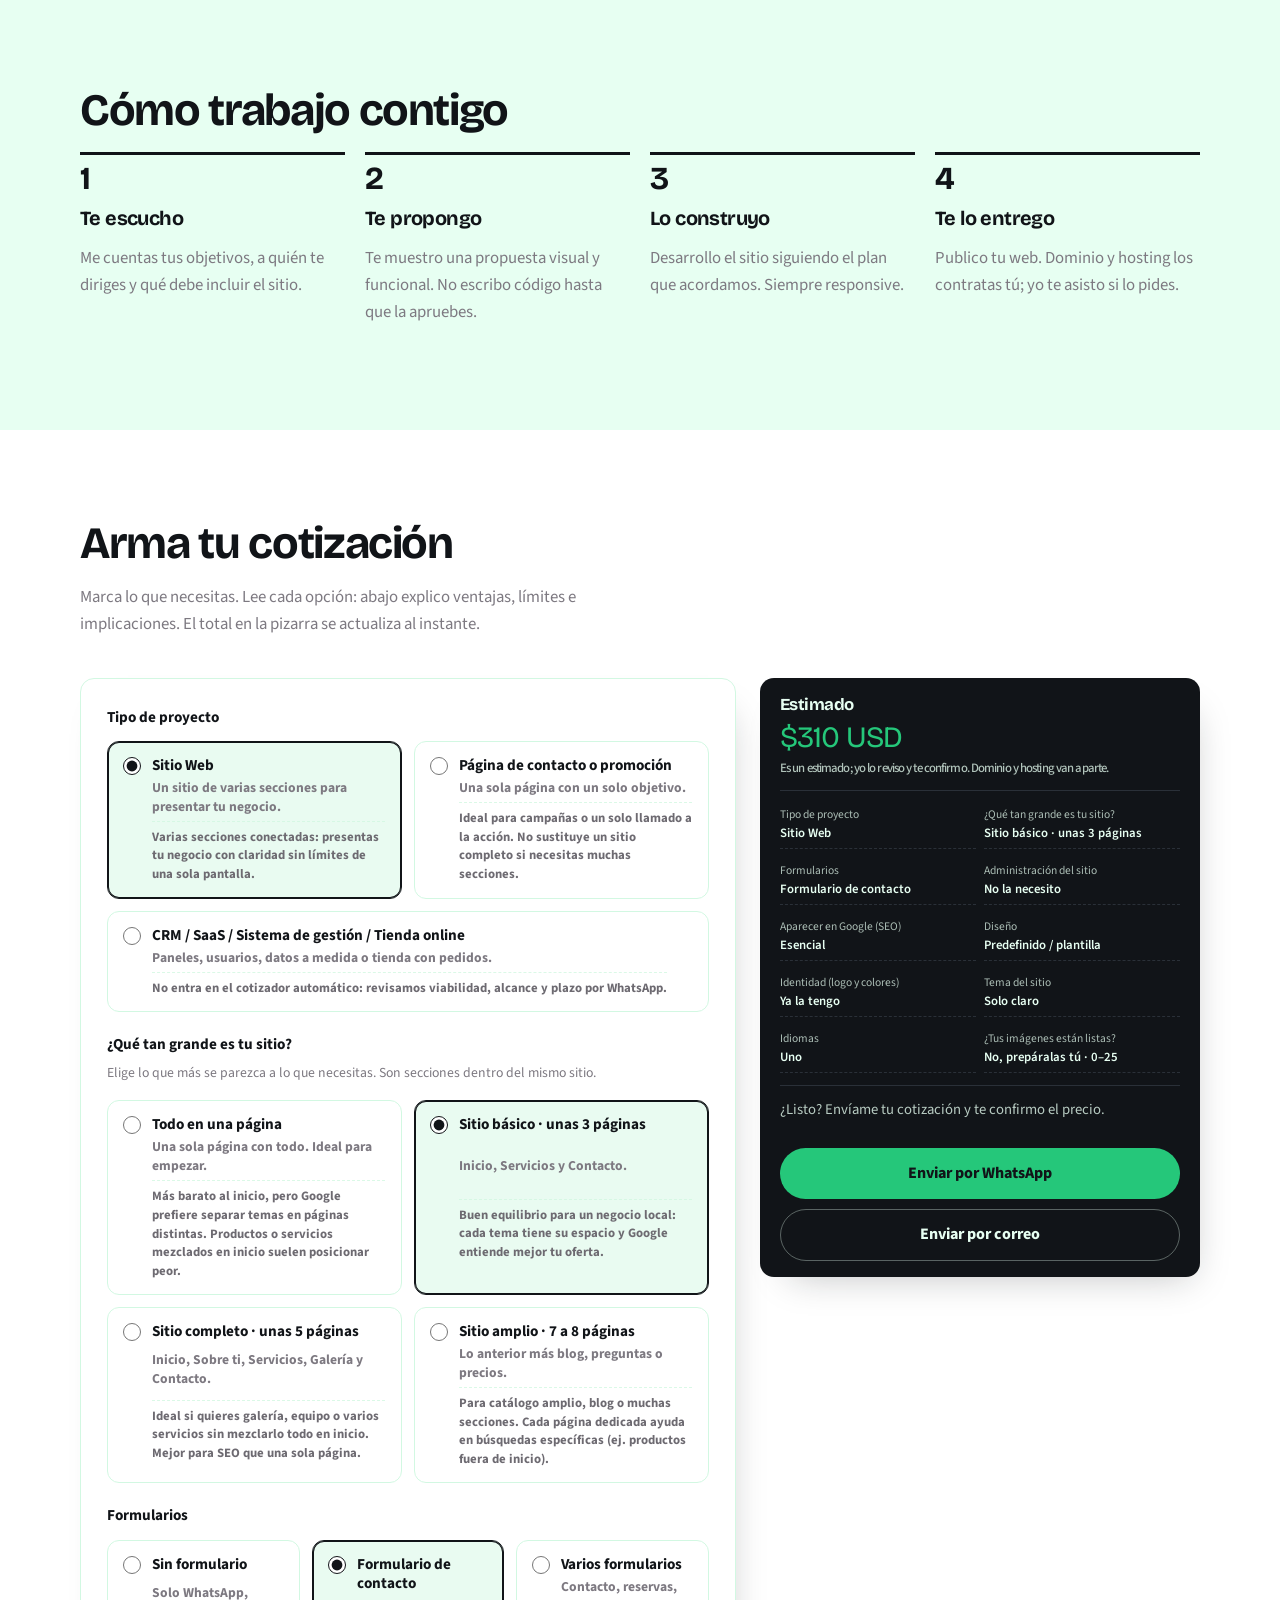
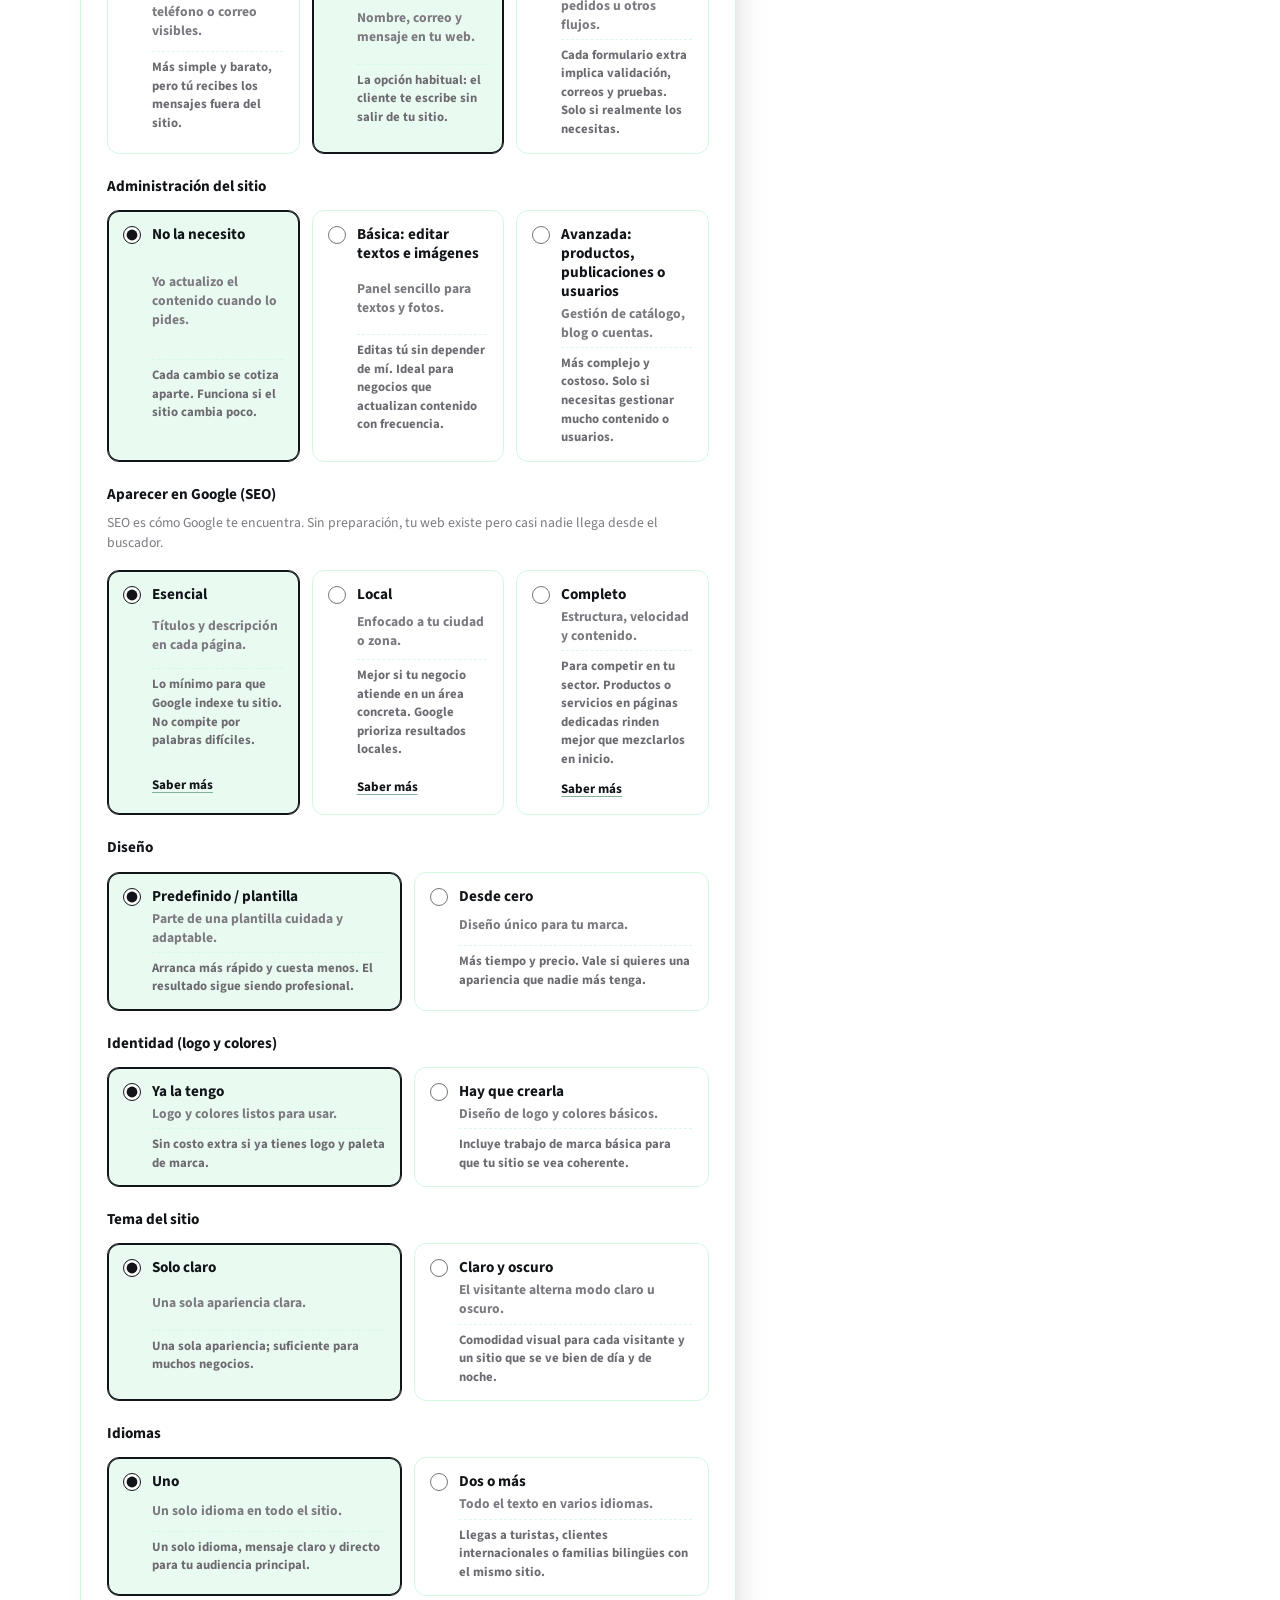
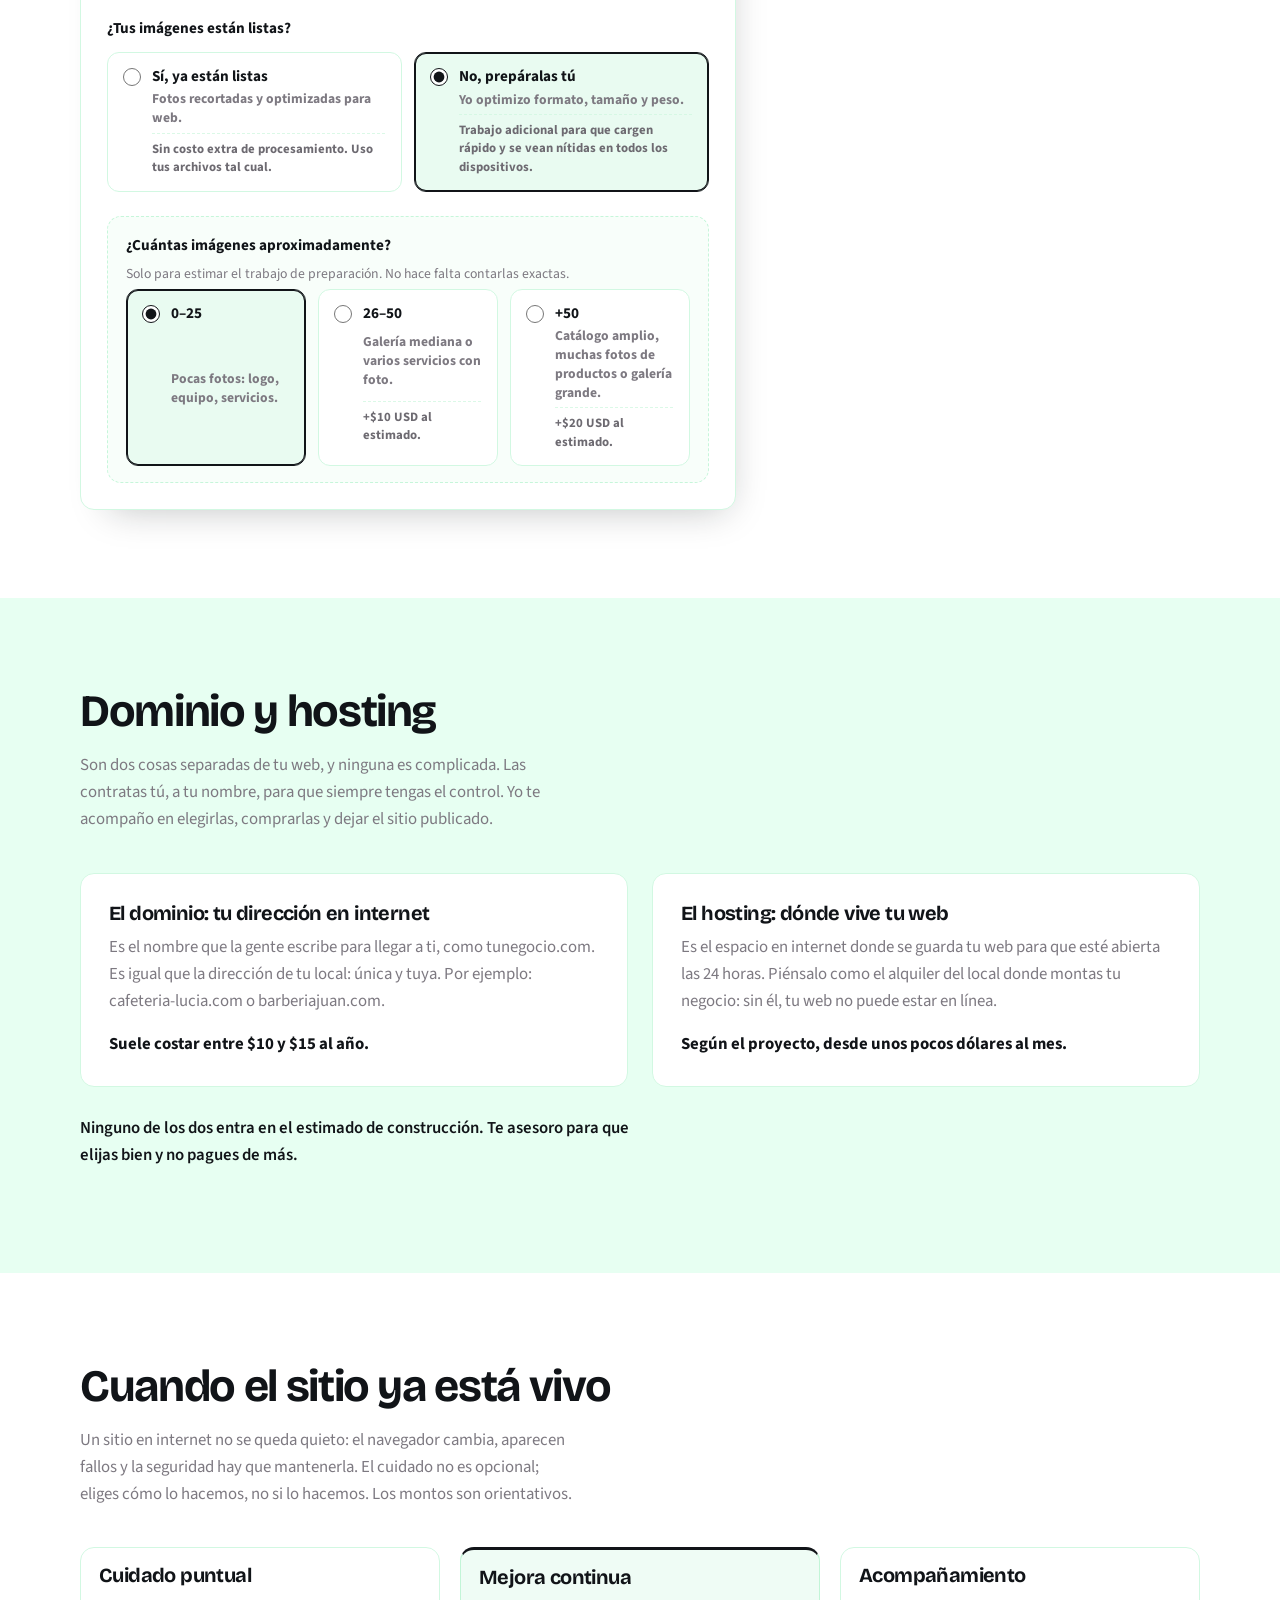
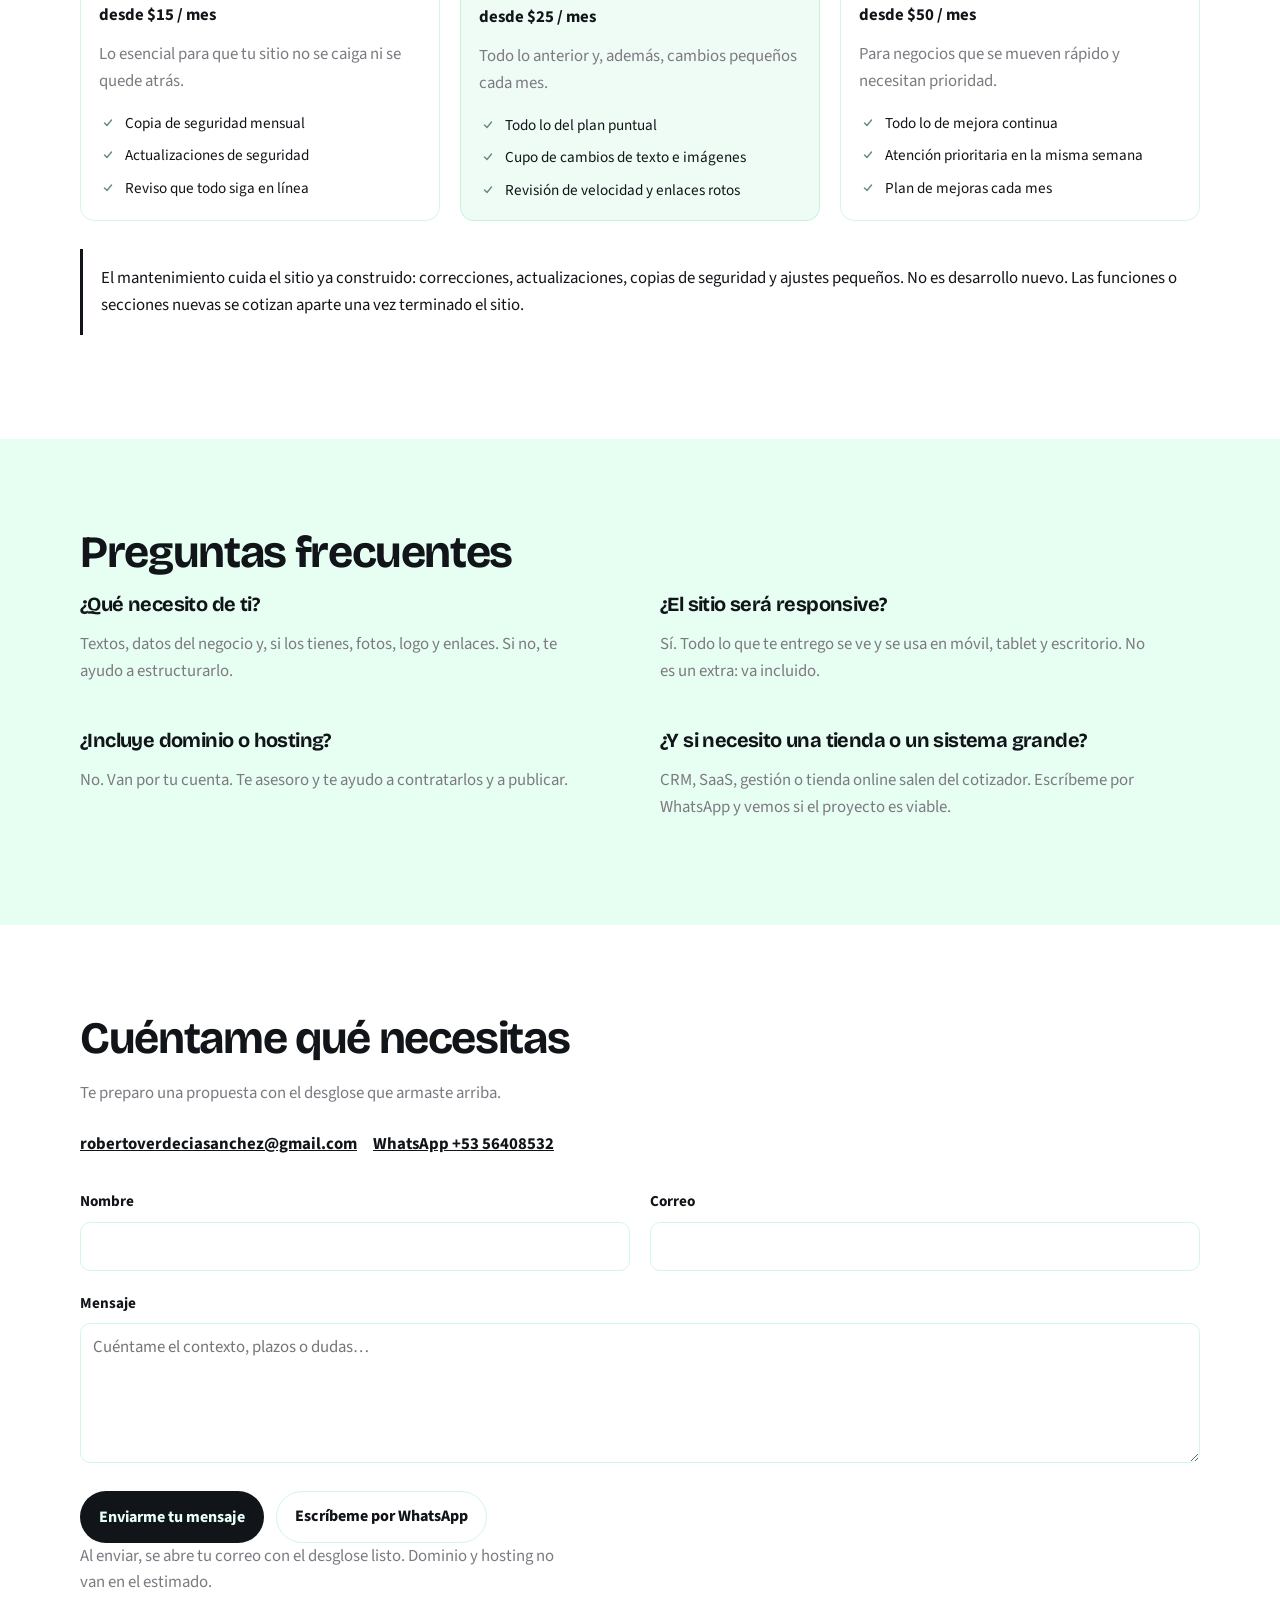
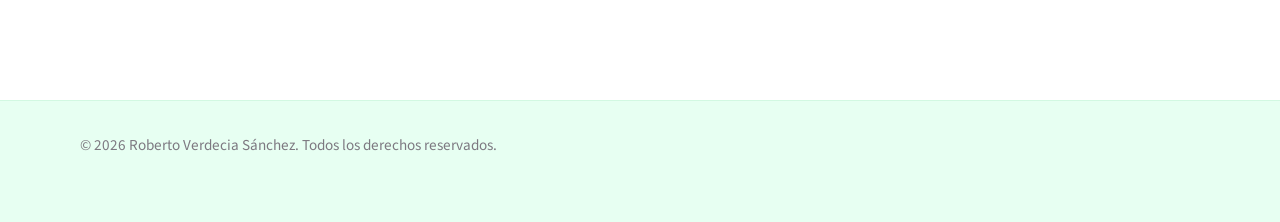
==== commit 3c0e60e5: "Update portfolio work gallery, quote pricing, and DOPELY palette. Ship six real project case studies" ====
--- a/public/index.html
+++ b/public/index.html
@@ -1,15 +1,24 @@
 <!DOCTYPE html>
 <html lang="es">
+
   <head>
     <meta charset="UTF-8">
-    <meta name="viewport" content="width=device-width, initial-scale=1">
+    <meta name="viewport"
+          content="width=device-width, initial-scale=1">
     <title>Roberto Verdecia Sánchez</title>
-    <meta name="description" content="Tu web tiene que conseguirte clientes, no solo verse bien. Sitios claros, rápidos y un rango estimado al momento.">
-    <link rel="preconnect" href="https://fonts.googleapis.com">
-    <link rel="preconnect" href="https://fonts.gstatic.com" crossorigin>
-    <link href="https://fonts.googleapis.com/css2?family=Bricolage+Grotesque:opsz,wght@12..96,500;12..96,700;12..96,800&family=Source+Sans+3:wght@400;600;700&display=swap" rel="stylesheet">
-    <link rel="stylesheet" href="css/styles.css?v=10">
+    <meta name="description"
+          content="Tu web tiene que conseguirte clientes, no solo verse bien. Sitios claros, rápidos y un rango estimado al momento.">
+    <link rel="preconnect"
+          href="https://fonts.googleapis.com">
+    <link rel="preconnect"
+          href="https://fonts.gstatic.com"
+          crossorigin>
+    <link href="https://fonts.googleapis.com/css2?family=Bricolage+Grotesque:opsz,wght@12..96,500;12..96,700;12..96,800&family=Source+Sans+3:wght@400;600;700&display=swap"
+          rel="stylesheet">
+    <link rel="stylesheet"
+          href="css/styles.css?v=21">
   </head>
+
   <body>
     <!--
       THESIS: A market price-board you write yourself — not a three-package freelance stall.
@@ -19,46 +28,92 @@
       FORM: Grounded #7 pizarra de mercado (seed a7f3c2e1, degraded roll, no challengers). Brief pins: obsidian dark, live quote.
       FINISH: unreviewed and undocumented is unfinished; this build ends with the finish review, the verdict, and DESIGN.md
     -->
-    <a class="skip" href="#inicio" data-i18n="skip">Ir al contenido</a>
+    <a class="skip"
+       href="#inicio"
+       data-i18n="skip">Ir al contenido</a>
 
     <header class="top">
-      <a class="brand" href="#inicio" data-i18n="brand">Roberto Verdecia Sánchez</a>
+      <a class="brand"
+         href="#inicio"
+         data-i18n="brand">Roberto Verdecia Sánchez</a>
       <nav>
         <ul class="nav">
-          <li><a href="#inicio" data-i18n="nav_home">Inicio</a></li>
-          <li><a href="#trabajo" data-i18n="nav_work">Trabajo</a></li>
-          <li><a href="#como" data-i18n="nav_how">Cómo</a></li>
-          <li><a href="#quote" data-i18n="nav_quote">Cotizar</a></li>
-          <li><a href="#cuidado" data-i18n="nav_care">Cuidado</a></li>
-          <li><a href="#contacto" data-i18n="nav_contact">Contacto</a></li>
+          <li><a href="#inicio"
+               data-i18n="nav_home">Inicio</a></li>
+          <li><a href="#trabajo"
+               data-i18n="nav_work">Trabajo</a></li>
+          <li><a href="#como"
+               data-i18n="nav_how">Cómo</a></li>
+          <li><a href="#quote"
+               data-i18n="nav_quote">Cotizar</a></li>
+          <li><a href="#cuidado"
+               data-i18n="nav_care">Cuidado</a></li>
+          <li><a href="#contacto"
+               data-i18n="nav_contact">Contacto</a></li>
         </ul>
       </nav>
       <div class="tools">
-        <button type="button" class="icon-btn" data-lang-toggle data-i18n-aria="lang_to"><span data-lang-mark>EN</span></button>
-        <button type="button" class="icon-btn" data-theme-toggle data-i18n-aria="theme_to_dark"><span class="icon"></span></button>
+        <button type="button"
+                class="icon-btn"
+                data-lang-toggle
+                data-i18n-aria="lang_to"><span data-lang-mark>EN</span></button>
+        <button type="button"
+                class="icon-btn"
+                data-theme-toggle
+                data-i18n-aria="theme_to_dark"><span class="icon"></span></button>
       </div>
-      <button type="button" class="menu-btn" id="menu-open" aria-expanded="false" aria-controls="mobile-menu" data-i18n-aria="menu">
-        <svg viewBox="0 0 24 24" aria-hidden="true"><path d="M4 7h16M4 12h16M4 17h16"/></svg>
+      <button type="button"
+              class="menu-btn"
+              id="menu-open"
+              aria-expanded="false"
+              aria-controls="mobile-menu"
+              data-i18n-aria="menu">
+        <svg viewBox="0 0 24 24"
+             aria-hidden="true">
+          <path d="M4 7h16M4 12h16M4 17h16" />
+        </svg>
       </button>
     </header>
 
-    <div id="menu-overlay" class="overlay" hidden></div>
-    <div id="mobile-menu" class="drawer" hidden>
+    <div id="menu-overlay"
+         class="overlay"
+         hidden></div>
+    <div id="mobile-menu"
+         class="drawer"
+         hidden>
       <div class="drawer-head">
         <strong data-i18n="menu">Menú</strong>
-        <button type="button" class="icon-btn" id="menu-close" data-i18n-aria="close">
-          <svg viewBox="0 0 24 24" aria-hidden="true"><path d="M6 6l12 12M18 6L6 18"/></svg>
+        <button type="button"
+                class="icon-btn"
+                id="menu-close"
+                data-i18n-aria="close">
+          <svg viewBox="0 0 24 24"
+               aria-hidden="true">
+            <path d="M6 6l12 12M18 6L6 18" />
+          </svg>
         </button>
       </div>
-      <a href="#inicio" data-i18n="nav_home">Inicio</a>
-      <a href="#trabajo" data-i18n="nav_work">Trabajo</a>
-      <a href="#como" data-i18n="nav_how">Cómo</a>
-      <a href="#quote" data-i18n="nav_quote">Cotizar</a>
-      <a href="#cuidado" data-i18n="nav_care">Cuidado</a>
-      <a href="#contacto" data-i18n="nav_contact">Contacto</a>
+      <a href="#inicio"
+         data-i18n="nav_home">Inicio</a>
+      <a href="#trabajo"
+         data-i18n="nav_work">Trabajo</a>
+      <a href="#como"
+         data-i18n="nav_how">Cómo</a>
+      <a href="#quote"
+         data-i18n="nav_quote">Cotizar</a>
+      <a href="#cuidado"
+         data-i18n="nav_care">Cuidado</a>
+      <a href="#contacto"
+         data-i18n="nav_contact">Contacto</a>
       <div class="tools">
-        <button type="button" class="icon-btn" data-lang-toggle data-i18n-aria="lang_to"><span data-lang-mark>EN</span></button>
-        <button type="button" class="icon-btn" data-theme-toggle data-i18n-aria="theme_to_dark"><span class="icon"></span></button>
+        <button type="button"
+                class="icon-btn"
+                data-lang-toggle
+                data-i18n-aria="lang_to"><span data-lang-mark>EN</span></button>
+        <button type="button"
+                class="icon-btn"
+                data-theme-toggle
+                data-i18n-aria="theme_to_dark"><span class="icon"></span></button>
       </div>
     </div>
 
@@ -67,13 +122,20 @@
         <div class="wrap hero">
           <div class="hero-copy">
             <h1 data-i18n="hero_h">Soy Roberto, programador de sitios web</h1>
-            <p class="hero-sub" data-i18n="hero_sub">Diseño y programo tu sitio completo, de la idea a estar en línea. Conóceme, mira mi trabajo y arma tu cotización al instante.</p>
+            <p class="hero-sub"
+               data-i18n="hero_sub">Diseño y programo tu sitio completo, de la idea a estar en línea. Conóceme, mira mi
+              trabajo y arma tu cotización al instante.</p>
             <div class="cta-row">
-              <a class="btn btn-primary" href="#quote" data-i18n="hero_cta">Armar mi cotización</a>
-              <a class="btn" href="#trabajo" data-i18n="hero_secondary">Ver trabajo</a>
+              <a class="btn btn-primary"
+                 href="#quote"
+                 data-i18n="hero_cta">Armar mi cotización</a>
+              <a class="btn"
+                 href="#trabajo"
+                 data-i18n="hero_secondary">Ver trabajo</a>
             </div>
           </div>
-          <aside class="board" aria-hidden="true">
+          <aside class="board"
+                 aria-hidden="true">
             <h3 data-i18n="hero_board_title">Pizarra de ejemplo</h3>
             <p data-i18n="hero_board_note">Esto se actualiza de verdad en el cotizador.</p>
             <ul>
@@ -86,15 +148,21 @@
         </div>
       </section>
 
-      <section class="band" id="sobre">
+      <section class="band"
+               id="sobre">
         <div class="wrap">
           <h2 data-i18n="about_h">Sobre mí</h2>
           <div class="about-layout">
             <div class="about-copy">
-              <p data-i18n="about_1">Soy Roberto Verdecia Sánchez, desarrollador frontend y especialista en UX/UI. Convierto una idea de negocio en un sitio claro que la gente entiende y usa sin pensarlo.</p>
-              <p data-i18n="about_2">Llevo más de 6 años construyendo productos reales: plataformas de datos y sistemas CRM que usan equipos todos los días. Esa experiencia la traigo a tu web: orden, velocidad y decisiones de diseño que se notan en el resultado.</p>
-              <p data-i18n="about_3">Trabajo contigo de forma directa: te hablo sin tecnicismos, te muestro la propuesta antes de construir y no escribo código hasta que la apruebas.</p>
-              <p data-i18n="about_4">Profesionalismo, detalle y fiabilidad: cada proyecto lo trato con el mismo cuidado que si fuera mío.</p>
+              <p data-i18n="about_1">Soy Roberto Verdecia Sánchez, desarrollador frontend y especialista en UX/UI.
+                Convierto una idea de negocio en un sitio claro que la gente entiende y usa sin pensarlo.</p>
+              <p data-i18n="about_2">Llevo más de 6 años construyendo productos reales: plataformas de datos y sistemas
+                CRM que usan equipos todos los días. Esa experiencia la traigo a tu web: orden, velocidad y decisiones
+                de diseño que se notan en el resultado.</p>
+              <p data-i18n="about_3">Trabajo contigo de forma directa: te hablo sin tecnicismos, te muestro la propuesta
+                antes de construir y no escribo código hasta que la apruebas.</p>
+              <p data-i18n="about_4">Profesionalismo, detalle y fiabilidad: cada proyecto lo trato con el mismo cuidado
+                que si fuera mío.</p>
             </div>
             <ul class="about-stats">
               <li>
@@ -117,67 +185,197 @@
       <section id="oferta">
         <div class="wrap">
           <h2 data-i18n="offer_h">Qué te construyo</h2>
-          <p class="lede" data-i18n="offer_p">El centro son proyectos de corta duración. Siempre responsive: se ve y se usa bien en el móvil y en el escritorio.</p>
+          <p class="lede"
+             data-i18n="offer_p">El centro son proyectos de corta duración. Siempre responsive: se ve y se usa bien en
+            el móvil y en el escritorio.</p>
           <div class="split">
             <article class="panel">
               <h3 data-i18n="offer_short_h">Sitios cortos</h3>
-              <p data-i18n="offer_short_p">Landing o 3 a 8 páginas. Servicios, horarios, contacto, formularios. Listo para que tus clientes te encuentren.</p>
+              <p data-i18n="offer_short_p">Landing o 3 a 8 páginas. Servicios, horarios, contacto, formularios. Listo
+                para que tus clientes te encuentren.</p>
             </article>
             <article class="panel">
               <h3 data-i18n="offer_sys_h">CRM, SaaS, gestión o tienda</h3>
-              <p data-i18n="offer_sys_p">Estos proyectos no caben en un cotizador automático. Escríbeme por WhatsApp y analizamos si es viable.</p>
-              <a class="btn" href="https://wa.me/5356408532?text=Quiero%20analizar%20la%20viabilidad%20de%20un%20proyecto%20(CRM%2C%20SaaS%2C%20gesti%C3%B3n%20o%20tienda)." target="_blank" rel="noopener noreferrer" data-i18n="offer_sys_cta">Hablar por WhatsApp</a>
+              <p data-i18n="offer_sys_p">Estos proyectos no caben en un cotizador automático. Escríbeme por WhatsApp y
+                analizamos si es viable.</p>
+              <a class="btn btn-primary"
+                 href="https://wa.me/5356408532?text=Quiero%20analizar%20la%20viabilidad%20de%20un%20proyecto%20(CRM%2C%20SaaS%2C%20gesti%C3%B3n%20o%20tienda)."
+                 target="_blank"
+                 rel="noopener noreferrer"
+                 data-i18n="offer_sys_cta">Hablar por WhatsApp</a>
             </article>
           </div>
         </div>
       </section>
 
-      <section class="band" id="trabajo">
+      <section class="band"
+               id="trabajo">
         <div class="wrap">
           <h2 data-i18n="work_h">Trabajo representativo</h2>
-          <p class="lede" data-i18n="work_p">Por NDA no publico nombres de cliente confidenciales. Estas capturas y piezas son sitios o plantillas que ya construí, para que veas el tipo de problema que resuelvo.</p>
-          <div class="work-grid">
+          <p class="lede"
+             data-i18n="work_p">Por NDA no publico nombres de cliente confidenciales. Estas capturas son sitios que ya
+            construí, para que veas el tipo de problema que resuelvo.</p>
+          <div class="work-grid work-grid--six">
             <article class="work">
-              <figure>
-                <img src="assets/work/iglesia.svg" width="800" height="500" alt="" loading="lazy">
-              </figure>
-              <h3 data-i18n="work_1_t">Iglesia parroquial</h3>
-              <p data-i18n="work_1_p">Sitio de comunidad: horarios, ministerios y una llegada clara para quien busca un lugar.</p>
+              <button type="button"
+                      class="work-open"
+                      data-work-open="gestia"
+                      aria-haspopup="dialog"
+                      data-i18n-aria="work_open_aria">
+                <figure>
+                  <img src="assets/projects/gestia/01.png"
+                       width="800"
+                       height="500"
+                       alt=""
+                       loading="lazy">
+                  <span class="work-open-label"
+                        data-i18n="work_view">Ver galería</span>
+                </figure>
+              </button>
+              <p class="work-cat"
+                 data-i18n="work_1_cat">Sistema de gestión financiero</p>
+              <h3 data-i18n="work_1_t">Gestia</h3>
+              <p data-i18n="work_1_p">Control de ingresos, gastos y reportes financieros del negocio en un panel
+                centralizado.</p>
+              <a class="work-link"
+                 href="https://gestia-software.netlify.app"
+                 target="_blank"
+                 rel="noopener noreferrer"
+                 data-i18n="work_visit">Ver sitio en vivo</a>
             </article>
             <article class="work">
-              <figure>
-                <img src="assets/work/barberia.svg" width="800" height="500" alt="" loading="lazy">
-              </figure>
-              <h3 data-i18n="work_2_t">Barbería con reserva</h3>
-              <p data-i18n="work_2_p">Presencia de autor y reserva por WhatsApp, sin fricción de formularios eternos.</p>
+              <button type="button"
+                      class="work-open"
+                      data-work-open="tronoss"
+                      aria-haspopup="dialog"
+                      data-i18n-aria="work_open_aria">
+                <figure>
+                  <img src="assets/projects/tronoss/01.png"
+                       width="800"
+                       height="500"
+                       alt=""
+                       loading="lazy">
+                  <span class="work-open-label"
+                        data-i18n="work_view">Ver galería</span>
+                </figure>
+              </button>
+              <p class="work-cat"
+                 data-i18n="work_2_cat">Sistema de gestión de gimnasios</p>
+              <h3 data-i18n="work_2_t">Tronoss</h3>
+              <p data-i18n="work_2_p">Membresías, rutinas y operación del gimnasio desde un solo sistema.</p>
+              <a class="work-link"
+                 href="https://tronoss.com"
+                 target="_blank"
+                 rel="noopener noreferrer"
+                 data-i18n="work_visit">Ver sitio en vivo</a>
             </article>
             <article class="work">
-              <figure>
-                <img src="assets/work/tienda.svg" width="800" height="500" alt="" loading="lazy">
-              </figure>
-              <h3 data-i18n="work_3_t">Tienda con pedido</h3>
-              <p data-i18n="work_3_p">Catálogo, carrito y confirmación por WhatsApp. Pedido simple, sin pasarela inventada.</p>
+              <button type="button"
+                      class="work-open"
+                      data-work-open="avm"
+                      aria-haspopup="dialog"
+                      data-i18n-aria="work_open_aria">
+                <figure>
+                  <img src="assets/projects/avm/01.png"
+                       width="800"
+                       height="500"
+                       alt=""
+                       loading="lazy">
+                  <span class="work-open-label"
+                        data-i18n="work_view">Ver galería</span>
+                </figure>
+              </button>
+              <p class="work-cat"
+                 data-i18n="work_3_cat">Sitio web corporativo</p>
+              <h3 data-i18n="work_3_t">AVM</h3>
+              <p data-i18n="work_3_p">Anuncios Visuales Monterrey: servicios, portafolio visual y contacto claro para
+                clientes.</p>
+              <a class="work-link"
+                 href="https://anunciosvisualesmonterrey.com"
+                 target="_blank"
+                 rel="noopener noreferrer"
+                 data-i18n="work_visit">Ver sitio en vivo</a>
             </article>
             <article class="work">
-              <figure>
-                <img src="assets/work/gimnasio.svg" width="800" height="500" alt="" loading="lazy">
-              </figure>
-              <h3 data-i18n="work_4_t">Gimnasio local</h3>
-              <p data-i18n="work_4_p">Planes, horarios y un llamado a inscribirse que se entiende en segundos.</p>
+              <button type="button"
+                      class="work-open"
+                      data-work-open="mercahogar"
+                      aria-haspopup="dialog"
+                      data-i18n-aria="work_open_aria">
+                <figure>
+                  <img src="assets/projects/mercahogar/01.png"
+                       width="800"
+                       height="500"
+                       alt=""
+                       loading="lazy">
+                  <span class="work-open-label"
+                        data-i18n="work_view">Ver galería</span>
+                </figure>
+              </button>
+              <p class="work-cat"
+                 data-i18n="work_4_cat">Tienda online</p>
+              <h3 data-i18n="work_4_t">Merca Hogar</h3>
+              <p data-i18n="work_4_p">Catálogo de productos para el hogar, pedidos en línea y confirmación por WhatsApp.
+              </p>
+              <a class="work-link"
+                 href="https://mercahogar.netlify.app"
+                 target="_blank"
+                 rel="noopener noreferrer"
+                 data-i18n="work_visit">Ver sitio en vivo</a>
             </article>
             <article class="work">
-              <figure>
-                <img src="assets/work/cafeteria.svg" width="800" height="500" alt="" loading="lazy">
-              </figure>
-              <h3 data-i18n="work_5_t">Cafetería</h3>
-              <p data-i18n="work_5_p">Carta, ambiente y ubicación: lo que un visitante necesita antes de ir.</p>
+              <button type="button"
+                      class="work-open"
+                      data-work-open="agendax"
+                      aria-haspopup="dialog"
+                      data-i18n-aria="work_open_aria">
+                <figure>
+                  <img src="assets/projects/agendax/01.png"
+                       width="800"
+                       height="500"
+                       alt=""
+                       loading="lazy">
+                  <span class="work-open-label"
+                        data-i18n="work_view">Ver galería</span>
+                </figure>
+              </button>
+              <p class="work-cat"
+                 data-i18n="work_5_cat">Sistema de gestión de citas</p>
+              <h3 data-i18n="work_5_t">AgendaX</h3>
+              <p data-i18n="work_5_p">Panel para administrar turnos, clientes y reservas del día a día de tu negocio.
+              </p>
+              <a class="work-link"
+                 href="https://agendax.netlify.app"
+                 target="_blank"
+                 rel="noopener noreferrer"
+                 data-i18n="work_visit">Ver sitio en vivo</a>
             </article>
             <article class="work">
-              <figure>
-                <img src="assets/work/dulceria.svg" width="800" height="500" alt="" loading="lazy">
-              </figure>
-              <h3 data-i18n="work_6_t">Dulcería / retail</h3>
-              <p data-i18n="work_6_p">Vitrina de productos y contacto directo. Hecho para decidir rápido.</p>
+              <button type="button"
+                      class="work-open"
+                      data-work-open="suite"
+                      aria-haspopup="dialog"
+                      data-i18n-aria="work_open_aria">
+                <figure>
+                  <img src="assets/projects/suite/01.png"
+                       width="800"
+                       height="500"
+                       alt=""
+                       loading="lazy">
+                  <span class="work-open-label"
+                        data-i18n="work_view">Ver galería</span>
+                </figure>
+              </button>
+              <p class="work-cat"
+                 data-i18n="work_6_cat">Suite de plantillas web</p>
+              <h3 data-i18n="work_6_t">Suite Web</h3>
+              <p data-i18n="work_6_p">Plantillas ligeras con panel de edición y venta por WhatsApp, listas para
+                publicar.</p>
+              <a class="work-link"
+                 href="https://miwebonline.netlify.app"
+                 target="_blank"
+                 rel="noopener noreferrer"
+                 data-i18n="work_visit">Ver sitio en vivo</a>
             </article>
           </div>
         </div>
@@ -195,7 +393,8 @@
             <article class="step">
               <b>2</b>
               <h3 data-i18n="how_2_h">Te propongo</h3>
-              <p data-i18n="how_2_p">Te muestro una propuesta visual y funcional. No escribo código hasta que la apruebes.</p>
+              <p data-i18n="how_2_p">Te muestro una propuesta visual y funcional. No escribo código hasta que la
+                apruebes.</p>
             </article>
             <article class="step">
               <b>3</b>
@@ -211,336 +410,623 @@
         </div>
       </section>
 
-      <section class="band" id="quote">
+      <section class="band"
+               id="quote">
         <div class="wrap">
           <h2 data-i18n="quote_h">Arma tu cotización</h2>
-          <p class="lede" data-i18n="quote_p">Marca lo que necesitas. Lee cada opción: abajo explico ventajas, límites e implicaciones. El total en la pizarra se redondea al alza en intervalos de $50.</p>
+          <p class="lede"
+             data-i18n="quote_p">Marca lo que necesitas. Lee cada opción: abajo explico ventajas, límites e
+            implicaciones. El total en la pizarra se actualiza al instante.</p>
           <div class="quote-layout">
             <form id="quote-form">
               <div class="fields">
-                <div class="field field-full" id="field-type">
-                  <span class="field-label" data-i18n="q.type">Tipo de proyecto</span>
-                  <div class="radio-cards radio-cards--cols-2" role="radiogroup" aria-labelledby="field-type">
+                <div class="field field-full"
+                     id="field-type">
+                  <span class="field-label"
+                        data-i18n="q.type">Tipo de proyecto</span>
+                  <div class="radio-cards radio-cards--type"
+                       role="radiogroup"
+                       aria-labelledby="field-type">
                     <label class="radio-card">
-                      <input type="radio" name="type" value="web" checked>
+                      <input type="radio"
+                             name="type"
+                             value="web"
+                             checked>
                       <span class="rc-body">
-                        <span class="rc-title" data-i18n="q.type.web">Sitio Web</span>
-                        <span class="rc-desc" data-i18n="q.type.web.desc">Un sitio de varias secciones para presentar tu negocio.</span>
-                        <span class="rc-note" data-i18n="q.type.web.note">Varias secciones conectadas: presentas tu negocio con claridad sin límites de una sola pantalla.</span>
+                        <span class="rc-title"
+                              data-i18n="q.type.web">Sitio Web</span>
+                        <span class="rc-desc"
+                              data-i18n="q.type.web.desc">Un sitio de varias secciones para presentar tu negocio.</span>
+                        <span class="rc-note"
+                              data-i18n="q.type.web.note">Varias secciones conectadas: presentas tu negocio con claridad
+                          sin límites de una sola pantalla.</span>
                       </span>
                     </label>
                     <label class="radio-card">
-                      <input type="radio" name="type" value="landing">
+                      <input type="radio"
+                             name="type"
+                             value="landing">
                       <span class="rc-body">
-                        <span class="rc-title" data-i18n="q.type.landing">Página de contacto o promoción</span>
-                        <span class="rc-desc" data-i18n="q.type.landing.desc">Una sola página con un solo objetivo.</span>
-                        <span class="rc-note" data-i18n="q.type.landing.note">Ideal para campañas o un solo llamado a la acción. No sustituye un sitio completo si necesitas muchas secciones.</span>
+                        <span class="rc-title"
+                              data-i18n="q.type.landing">Página de contacto o promoción</span>
+                        <span class="rc-desc"
+                              data-i18n="q.type.landing.desc">Una sola página con un solo objetivo.</span>
+                        <span class="rc-note"
+                              data-i18n="q.type.landing.note">Ideal para campañas o un solo llamado a la acción. No
+                          sustituye un sitio completo si necesitas muchas secciones.</span>
                       </span>
                     </label>
-                    <label class="radio-card">
-                      <input type="radio" name="type" value="shop">
+                    <label class="radio-card radio-card--full">
+                      <input type="radio"
+                             name="type"
+                             value="system">
                       <span class="rc-body">
-                        <span class="rc-title" data-i18n="q.type.shop">Tienda online</span>
-                        <span class="rc-desc" data-i18n="q.type.shop.desc">Catálogo, pedidos y pagos en línea.</span>
-                        <span class="rc-note" data-i18n="q.type.shop.note">Por complejidad no se cotiza aquí: lo analizamos por WhatsApp antes de comprometer precio o plazo.</span>
-                      </span>
-                    </label>
-                    <label class="radio-card">
-                      <input type="radio" name="type" value="system">
-                      <span class="rc-body">
-                        <span class="rc-title" data-i18n="q.type.system">CRM / SaaS / Sistema de gestión</span>
-                        <span class="rc-desc" data-i18n="q.type.system.desc">Paneles, usuarios y datos a medida.</span>
-                        <span class="rc-note" data-i18n="q.type.system.note">No entra en el cotizador automático: revisamos viabilidad, alcance y costo real por WhatsApp.</span>
+                        <span class="rc-title"
+                              data-i18n="q.type.system">CRM / SaaS / Sistema de gestión / Tienda online</span>
+                        <span class="rc-desc"
+                              data-i18n="q.type.system.desc">Paneles, usuarios, datos a medida o tienda con
+                          pedidos.</span>
+                        <span class="rc-note"
+                              data-i18n="q.type.system.note">No entra en el cotizador automático: revisamos viabilidad,
+                          alcance y plazo por WhatsApp.</span>
                       </span>
                     </label>
                   </div>
                 </div>
-                <div class="interview field-full" id="quote-interview" hidden>
-                  <p data-i18n="quote_interview">Un CRM, SaaS, sistema de gestión o tienda online no se cotiza a ciegas. Escríbeme por WhatsApp y analizamos si el proyecto es viable.</p>
-                  <a class="btn btn-primary" id="quote-wa" href="https://wa.me/5356408532" target="_blank" rel="noopener noreferrer" data-i18n="quote_wa">Contactar por WhatsApp</a>
+                <div class="interview field-full"
+                     id="quote-interview"
+                     hidden>
+                  <p data-i18n="quote_interview">Un CRM, SaaS, sistema de gestión o tienda online no se cotiza a ciegas.
+                    Escríbeme por WhatsApp y analizamos si el proyecto es viable.</p>
+                  <a class="btn btn-primary"
+                     id="quote-wa"
+                     href="https://wa.me/5356408532"
+                     target="_blank"
+                     rel="noopener noreferrer"
+                     data-i18n="quote_wa">Contactar por WhatsApp</a>
                 </div>
-                <div id="quote-extras" class="field-full">
+                <div id="quote-extras"
+                     class="field-full">
                   <div class="fields">
-                    <div class="field field-full" id="field-pages">
-                      <span class="field-label" data-i18n="q.pages">¿Qué tan grande es tu sitio?</span>
-                      <p class="field-help" data-i18n="q.pages.help">Elige lo que más se parezca a lo que necesitas. Son secciones dentro del mismo sitio.</p>
-                      <div class="radio-cards radio-cards--cols-2" role="radiogroup" aria-labelledby="field-pages">
-                        <label class="radio-card">
-                          <input type="radio" name="pages" value="one">
-                          <span class="rc-body">
-                            <span class="rc-title" data-i18n="q.pages.one">Todo en una página</span>
-                            <span class="rc-desc" data-i18n="q.pages.one.desc">Una sola página con todo. Ideal para empezar.</span>
-                            <span class="rc-note" data-i18n="q.pages.one.note">Más barato al inicio, pero Google prefiere separar temas en páginas distintas. Productos o servicios mezclados en inicio suelen posicionar peor.</span>
-                          </span>
-                        </label>
-                        <label class="radio-card">
-                          <input type="radio" name="pages" value="basic" checked>
-                          <span class="rc-body">
-                            <span class="rc-title" data-i18n="q.pages.basic">Sitio básico · unas 3 páginas</span>
-                            <span class="rc-desc" data-i18n="q.pages.basic.desc">Inicio, Servicios y Contacto.</span>
-                            <span class="rc-note" data-i18n="q.pages.basic.note">Buen equilibrio para un negocio local: cada tema tiene su espacio y Google entiende mejor tu oferta.</span>
-                          </span>
-                        </label>
-                        <label class="radio-card">
-                          <input type="radio" name="pages" value="standard">
-                          <span class="rc-body">
-                            <span class="rc-title" data-i18n="q.pages.standard">Sitio completo · unas 5 páginas</span>
-                            <span class="rc-desc" data-i18n="q.pages.standard.desc">Inicio, Sobre ti, Servicios, Galería y Contacto.</span>
-                            <span class="rc-note" data-i18n="q.pages.standard.note">Ideal si quieres galería, equipo o varios servicios sin mezclarlo todo en inicio. Mejor para SEO que una sola página.</span>
-                          </span>
-                        </label>
-                        <label class="radio-card">
-                          <input type="radio" name="pages" value="wide">
-                          <span class="rc-body">
-                            <span class="rc-title" data-i18n="q.pages.wide">Sitio amplio · 7 a 8 páginas</span>
-                            <span class="rc-desc" data-i18n="q.pages.wide.desc">Lo anterior más blog, preguntas o precios.</span>
-                            <span class="rc-note" data-i18n="q.pages.wide.note">Para catálogo amplio, blog o muchas secciones. Cada página dedicada ayuda en búsquedas específicas (ej. productos fuera de inicio).</span>
+                    <div class="field field-full"
+                         id="field-pages">
+                      <span class="field-label"
+                            data-i18n="q.pages">¿Qué tan grande es tu sitio?</span>
+                      <p class="field-help"
+                         data-i18n="q.pages.help">Elige lo que más se parezca a lo que necesitas. Son secciones dentro
+                        del mismo sitio.</p>
+                      <div class="radio-cards radio-cards--cols-2"
+                           role="radiogroup"
+                           aria-labelledby="field-pages">
+                        <label class="radio-card">
+                          <input type="radio"
+                                 name="pages"
+                                 value="one">
+                          <span class="rc-body">
+                            <span class="rc-title"
+                                  data-i18n="q.pages.one">Todo en una página</span>
+                            <span class="rc-desc"
+                                  data-i18n="q.pages.one.desc">Una sola página con todo. Ideal para empezar.</span>
+                            <span class="rc-note"
+                                  data-i18n="q.pages.one.note">Más barato al inicio, pero Google prefiere separar temas
+                              en páginas distintas. Productos o servicios mezclados en inicio suelen posicionar
+                              peor.</span>
+                          </span>
+                        </label>
+                        <label class="radio-card">
+                          <input type="radio"
+                                 name="pages"
+                                 value="basic"
+                                 checked>
+                          <span class="rc-body">
+                            <span class="rc-title"
+                                  data-i18n="q.pages.basic">Sitio básico · unas 3 páginas</span>
+                            <span class="rc-desc"
+                                  data-i18n="q.pages.basic.desc">Inicio, Servicios y Contacto.</span>
+                            <span class="rc-note"
+                                  data-i18n="q.pages.basic.note">Buen equilibrio para un negocio local: cada tema tiene
+                              su espacio y Google entiende mejor tu oferta.</span>
+                          </span>
+                        </label>
+                        <label class="radio-card">
+                          <input type="radio"
+                                 name="pages"
+                                 value="standard">
+                          <span class="rc-body">
+                            <span class="rc-title"
+                                  data-i18n="q.pages.standard">Sitio completo · unas 5 páginas</span>
+                            <span class="rc-desc"
+                                  data-i18n="q.pages.standard.desc">Inicio, Sobre ti, Servicios, Galería y
+                              Contacto.</span>
+                            <span class="rc-note"
+                                  data-i18n="q.pages.standard.note">Ideal si quieres galería, equipo o varios servicios
+                              sin mezclarlo todo en inicio. Mejor para SEO que una sola página.</span>
+                          </span>
+                        </label>
+                        <label class="radio-card">
+                          <input type="radio"
+                                 name="pages"
+                                 value="wide">
+                          <span class="rc-body">
+                            <span class="rc-title"
+                                  data-i18n="q.pages.wide">Sitio amplio · 7 a 8 páginas</span>
+                            <span class="rc-desc"
+                                  data-i18n="q.pages.wide.desc">Lo anterior más blog, preguntas o precios.</span>
+                            <span class="rc-note"
+                                  data-i18n="q.pages.wide.note">Para catálogo amplio, blog o muchas secciones. Cada
+                              página dedicada ayuda en búsquedas específicas (ej. productos fuera de inicio).</span>
                           </span>
                         </label>
                       </div>
                     </div>
-                    <div class="field field-full" id="field-forms">
-                      <span class="field-label" data-i18n="q.forms">Formularios</span>
-                      <div class="radio-cards radio-cards--cols-3" role="radiogroup" aria-labelledby="field-forms">
-                        <label class="radio-card">
-                          <input type="radio" name="forms" value="none">
-                          <span class="rc-body">
-                            <span class="rc-title" data-i18n="q.forms.none">Sin formulario</span>
-                            <span class="rc-desc" data-i18n="q.forms.none.desc">Solo WhatsApp, teléfono o correo visibles.</span>
-                            <span class="rc-note" data-i18n="q.forms.none.note">Más simple y barato, pero tú recibes los mensajes fuera del sitio.</span>
-                          </span>
-                        </label>
-                        <label class="radio-card">
-                          <input type="radio" name="forms" value="contact" checked>
-                          <span class="rc-body">
-                            <span class="rc-title" data-i18n="q.forms.contact">Formulario de contacto</span>
-                            <span class="rc-desc" data-i18n="q.forms.contact.desc">Nombre, correo y mensaje en tu web.</span>
-                            <span class="rc-note" data-i18n="q.forms.contact.note">La opción habitual: el cliente te escribe sin salir de tu sitio.</span>
-                          </span>
-                        </label>
-                        <label class="radio-card">
-                          <input type="radio" name="forms" value="multi">
-                          <span class="rc-body">
-                            <span class="rc-title" data-i18n="q.forms.multi">Varios formularios</span>
-                            <span class="rc-desc" data-i18n="q.forms.multi.desc">Contacto, reservas, pedidos u otros flujos.</span>
-                            <span class="rc-note" data-i18n="q.forms.multi.note">Cada formulario extra implica validación, correos y pruebas. Solo si realmente los necesitas.</span>
+                    <div class="field field-full"
+                         id="field-forms">
+                      <span class="field-label"
+                            data-i18n="q.forms">Formularios</span>
+                      <div class="radio-cards radio-cards--cols-3"
+                           role="radiogroup"
+                           aria-labelledby="field-forms">
+                        <label class="radio-card">
+                          <input type="radio"
+                                 name="forms"
+                                 value="none">
+                          <span class="rc-body">
+                            <span class="rc-title"
+                                  data-i18n="q.forms.none">Sin formulario</span>
+                            <span class="rc-desc"
+                                  data-i18n="q.forms.none.desc">Solo WhatsApp, teléfono o correo visibles.</span>
+                            <span class="rc-note"
+                                  data-i18n="q.forms.none.note">Más simple y barato, pero tú recibes los mensajes fuera
+                              del sitio.</span>
+                          </span>
+                        </label>
+                        <label class="radio-card">
+                          <input type="radio"
+                                 name="forms"
+                                 value="contact"
+                                 checked>
+                          <span class="rc-body">
+                            <span class="rc-title"
+                                  data-i18n="q.forms.contact">Formulario de contacto</span>
+                            <span class="rc-desc"
+                                  data-i18n="q.forms.contact.desc">Nombre, correo y mensaje en tu web.</span>
+                            <span class="rc-note"
+                                  data-i18n="q.forms.contact.note">La opción habitual: el cliente te escribe sin salir
+                              de tu sitio.</span>
+                          </span>
+                        </label>
+                        <label class="radio-card">
+                          <input type="radio"
+                                 name="forms"
+                                 value="multi">
+                          <span class="rc-body">
+                            <span class="rc-title"
+                                  data-i18n="q.forms.multi">Varios formularios</span>
+                            <span class="rc-desc"
+                                  data-i18n="q.forms.multi.desc">Contacto, reservas, pedidos u otros flujos.</span>
+                            <span class="rc-note"
+                                  data-i18n="q.forms.multi.note">Cada formulario extra implica validación, correos y
+                              pruebas. Solo si realmente los necesitas.</span>
                           </span>
                         </label>
                       </div>
                     </div>
-                    <div class="field field-full" id="field-admin">
-                      <span class="field-label" data-i18n="q.admin">Administración del sitio</span>
-                      <div class="radio-cards radio-cards--cols-3" role="radiogroup" aria-labelledby="field-admin">
-                        <label class="radio-card">
-                          <input type="radio" name="admin" value="none" checked>
-                          <span class="rc-body">
-                            <span class="rc-title" data-i18n="q.admin.none">No la necesito</span>
-                            <span class="rc-desc" data-i18n="q.admin.none.desc">Yo actualizo el contenido cuando lo pides.</span>
-                            <span class="rc-note" data-i18n="q.admin.none.note">Cada cambio se cotiza aparte. Funciona si el sitio cambia poco.</span>
-                          </span>
-                        </label>
-                        <label class="radio-card">
-                          <input type="radio" name="admin" value="basic">
-                          <span class="rc-body">
-                            <span class="rc-title" data-i18n="q.admin.basic">Básica: editar textos e imágenes</span>
-                            <span class="rc-desc" data-i18n="q.admin.basic.desc">Panel sencillo para textos y fotos.</span>
-                            <span class="rc-note" data-i18n="q.admin.basic.note">Editas tú sin depender de mí. Ideal para negocios que actualizan contenido con frecuencia.</span>
-                          </span>
-                        </label>
-                        <label class="radio-card">
-                          <input type="radio" name="admin" value="advanced">
-                          <span class="rc-body">
-                            <span class="rc-title" data-i18n="q.admin.advanced">Avanzada: productos, publicaciones o usuarios</span>
-                            <span class="rc-desc" data-i18n="q.admin.advanced.desc">Gestión de catálogo, blog o cuentas.</span>
-                            <span class="rc-note" data-i18n="q.admin.advanced.note">Más complejo y costoso. Solo si necesitas gestionar mucho contenido o usuarios.</span>
+                    <div class="field field-full"
+                         id="field-admin">
+                      <span class="field-label"
+                            data-i18n="q.admin">Administración del sitio</span>
+                      <div class="radio-cards radio-cards--cols-3"
+                           role="radiogroup"
+                           aria-labelledby="field-admin">
+                        <label class="radio-card">
+                          <input type="radio"
+                                 name="admin"
+                                 value="none"
+                                 checked>
+                          <span class="rc-body">
+                            <span class="rc-title"
+                                  data-i18n="q.admin.none">No la necesito</span>
+                            <span class="rc-desc"
+                                  data-i18n="q.admin.none.desc">Yo actualizo el contenido cuando lo pides.</span>
+                            <span class="rc-note"
+                                  data-i18n="q.admin.none.note">Cada cambio se cotiza aparte. Funciona si el sitio
+                              cambia poco.</span>
+                          </span>
+                        </label>
+                        <label class="radio-card">
+                          <input type="radio"
+                                 name="admin"
+                                 value="basic">
+                          <span class="rc-body">
+                            <span class="rc-title"
+                                  data-i18n="q.admin.basic">Básica: editar textos e imágenes</span>
+                            <span class="rc-desc"
+                                  data-i18n="q.admin.basic.desc">Panel sencillo para textos y fotos.</span>
+                            <span class="rc-note"
+                                  data-i18n="q.admin.basic.note">Editas tú sin depender de mí. Ideal para negocios que
+                              actualizan contenido con frecuencia.</span>
+                          </span>
+                        </label>
+                        <label class="radio-card"
+                               id="admin-advanced-card">
+                          <input type="radio"
+                                 name="admin"
+                                 value="advanced"
+                                 id="admin-advanced-input">
+                          <span class="rc-body">
+                            <span class="rc-title"
+                                  data-i18n="q.admin.advanced">Avanzada: productos, publicaciones o usuarios</span>
+                            <span class="rc-desc"
+                                  data-i18n="q.admin.advanced.desc">Gestión de catálogo, blog o cuentas.</span>
+                            <span class="rc-note"
+                                  data-i18n="q.admin.advanced.note">Más complejo y costoso. Solo si necesitas gestionar
+                              mucho contenido o usuarios.</span>
                           </span>
                         </label>
                       </div>
                     </div>
-                    <div class="field field-full" id="field-seo">
-                      <span class="field-label" data-i18n="q.seo">Aparecer en Google (SEO)</span>
-                      <p class="field-help" data-i18n="q.seo.help">SEO es cómo Google te encuentra. Sin preparación, tu web existe pero casi nadie llega desde el buscador.</p>
-                      <div class="radio-cards radio-cards--cols-3" role="radiogroup" aria-labelledby="field-seo">
-                        <label class="radio-card">
-                          <input type="radio" name="seo" value="basic" checked>
-                          <span class="rc-body">
-                            <span class="rc-title" data-i18n="q.seo.basic">Esencial</span>
-                            <span class="rc-desc" data-i18n="q.seo.basic.desc">Títulos y descripción en cada página.</span>
-                            <span class="rc-note" data-i18n="q.seo.basic.note">Lo mínimo para que Google indexe tu sitio. No compite por palabras difíciles.</span>
-                          </span>
-                        </label>
-                        <label class="radio-card">
-                          <input type="radio" name="seo" value="local">
-                          <span class="rc-body">
-                            <span class="rc-title" data-i18n="q.seo.local">Local</span>
-                            <span class="rc-desc" data-i18n="q.seo.local.desc">Enfocado a tu ciudad o zona.</span>
-                            <span class="rc-note" data-i18n="q.seo.local.note">Mejor si tu negocio atiende en un área concreta. Google prioriza resultados locales.</span>
-                          </span>
-                        </label>
-                        <label class="radio-card">
-                          <input type="radio" name="seo" value="advanced">
-                          <span class="rc-body">
-                            <span class="rc-title" data-i18n="q.seo.advanced">Completo</span>
-                            <span class="rc-desc" data-i18n="q.seo.advanced.desc">Estructura, velocidad y contenido.</span>
-                            <span class="rc-note" data-i18n="q.seo.advanced.note">Para competir en tu sector. Productos o servicios en páginas dedicadas rinden mejor que mezclarlos en inicio.</span>
+                    <div class="field field-full"
+                         id="field-seo">
+                      <span class="field-label"
+                            data-i18n="q.seo">Aparecer en Google (SEO)</span>
+                      <p class="field-help"
+                         data-i18n="q.seo.help">SEO es cómo Google te encuentra. Sin preparación, tu web existe pero
+                        casi nadie llega desde el buscador.</p>
+                      <div class="radio-cards radio-cards--cols-3"
+                           role="radiogroup"
+                           aria-labelledby="field-seo">
+                        <label class="radio-card">
+                          <input type="radio"
+                                 name="seo"
+                                 value="basic"
+                                 checked>
+                          <span class="rc-body">
+                            <span class="rc-title"
+                                  data-i18n="q.seo.basic">Esencial</span>
+                            <span class="rc-desc"
+                                  data-i18n="q.seo.basic.desc">Títulos y descripción en cada página.</span>
+                            <span class="rc-note"
+                                  data-i18n="q.seo.basic.note">Lo mínimo para que Google indexe tu sitio. No compite por
+                              palabras difíciles.</span>
+                            <button type="button"
+                                    class="link-learn seo-learn"
+                                    data-seo-level="basic"
+                                    data-i18n="learn_more">Saber más</button>
+                          </span>
+                        </label>
+                        <label class="radio-card">
+                          <input type="radio"
+                                 name="seo"
+                                 value="local">
+                          <span class="rc-body">
+                            <span class="rc-title"
+                                  data-i18n="q.seo.local">Local</span>
+                            <span class="rc-desc"
+                                  data-i18n="q.seo.local.desc">Enfocado a tu ciudad o zona.</span>
+                            <span class="rc-note"
+                                  data-i18n="q.seo.local.note">Mejor si tu negocio atiende en un área concreta. Google
+                              prioriza resultados locales.</span>
+                            <button type="button"
+                                    class="link-learn seo-learn"
+                                    data-seo-level="local"
+                                    data-i18n="learn_more">Saber más</button>
+                          </span>
+                        </label>
+                        <label class="radio-card">
+                          <input type="radio"
+                                 name="seo"
+                                 value="advanced">
+                          <span class="rc-body">
+                            <span class="rc-title"
+                                  data-i18n="q.seo.advanced">Completo</span>
+                            <span class="rc-desc"
+                                  data-i18n="q.seo.advanced.desc">Estructura, velocidad y contenido.</span>
+                            <span class="rc-note"
+                                  data-i18n="q.seo.advanced.note">Para competir en tu sector. Productos o servicios en
+                              páginas dedicadas rinden mejor que mezclarlos en inicio.</span>
+                            <button type="button"
+                                    class="link-learn seo-learn"
+                                    data-seo-level="advanced"
+                                    data-i18n="learn_more">Saber más</button>
                           </span>
                         </label>
                       </div>
                     </div>
-                    <div class="field field-full" id="field-design">
-                      <span class="field-label" data-i18n="q.design">Diseño</span>
-                      <div class="radio-cards radio-cards--cols-2" role="radiogroup" aria-labelledby="field-design">
-                        <label class="radio-card">
-                          <input type="radio" name="design" value="preset" checked>
-                          <span class="rc-body">
-                            <span class="rc-title" data-i18n="q.design.preset">Predefinido / plantilla</span>
-                            <span class="rc-desc" data-i18n="q.design.preset.desc">Parte de una plantilla cuidada y adaptable.</span>
-                            <span class="rc-note" data-i18n="q.design.preset.note">Arranca más rápido y cuesta menos. El resultado sigue siendo profesional.</span>
-                          </span>
-                        </label>
-                        <label class="radio-card">
-                          <input type="radio" name="design" value="scratch">
-                          <span class="rc-body">
-                            <span class="rc-title" data-i18n="q.design.scratch">Desde cero</span>
-                            <span class="rc-desc" data-i18n="q.design.scratch.desc">Diseño único para tu marca.</span>
-                            <span class="rc-note" data-i18n="q.design.scratch.note">Más tiempo y precio. Vale si quieres una apariencia que nadie más tenga.</span>
+                    <div class="field field-full"
+                         id="field-design">
+                      <span class="field-label"
+                            data-i18n="q.design">Diseño</span>
+                      <div class="radio-cards radio-cards--cols-2"
+                           role="radiogroup"
+                           aria-labelledby="field-design">
+                        <label class="radio-card">
+                          <input type="radio"
+                                 name="design"
+                                 value="preset"
+                                 checked>
+                          <span class="rc-body">
+                            <span class="rc-title"
+                                  data-i18n="q.design.preset">Predefinido / plantilla</span>
+                            <span class="rc-desc"
+                                  data-i18n="q.design.preset.desc">Parte de una plantilla cuidada y adaptable.</span>
+                            <span class="rc-note"
+                                  data-i18n="q.design.preset.note">Arranca más rápido y cuesta menos. El resultado sigue
+                              siendo profesional.</span>
+                          </span>
+                        </label>
+                        <label class="radio-card">
+                          <input type="radio"
+                                 name="design"
+                                 value="scratch">
+                          <span class="rc-body">
+                            <span class="rc-title"
+                                  data-i18n="q.design.scratch">Desde cero</span>
+                            <span class="rc-desc"
+                                  data-i18n="q.design.scratch.desc">Diseño único para tu marca.</span>
+                            <span class="rc-note"
+                                  data-i18n="q.design.scratch.note">Más tiempo y precio. Vale si quieres una apariencia
+                              que nadie más tenga.</span>
                           </span>
                         </label>
                       </div>
                     </div>
-                    <div class="field field-full" id="field-identity">
-                      <span class="field-label" data-i18n="q.identity">Identidad (logo y colores)</span>
-                      <div class="radio-cards radio-cards--cols-2" role="radiogroup" aria-labelledby="field-identity">
-                        <label class="radio-card">
-                          <input type="radio" name="identity" value="defined" checked>
-                          <span class="rc-body">
-                            <span class="rc-title" data-i18n="q.identity.defined">Ya la tengo</span>
-                            <span class="rc-desc" data-i18n="q.identity.defined.desc">Logo y colores listos para usar.</span>
-                            <span class="rc-note" data-i18n="q.identity.defined.note">Sin costo extra si ya tienes logo y paleta de marca.</span>
-                          </span>
-                        </label>
-                        <label class="radio-card">
-                          <input type="radio" name="identity" value="create">
-                          <span class="rc-body">
-                            <span class="rc-title" data-i18n="q.identity.create">Hay que crearla</span>
-                            <span class="rc-desc" data-i18n="q.identity.create.desc">Diseño de logo y colores básicos.</span>
-                            <span class="rc-note" data-i18n="q.identity.create.note">Incluye trabajo de marca básica para que tu sitio se vea coherente.</span>
+                    <div class="field field-full"
+                         id="field-identity">
+                      <span class="field-label"
+                            data-i18n="q.identity">Identidad (logo y colores)</span>
+                      <div class="radio-cards radio-cards--cols-2"
+                           role="radiogroup"
+                           aria-labelledby="field-identity">
+                        <label class="radio-card">
+                          <input type="radio"
+                                 name="identity"
+                                 value="defined"
+                                 checked>
+                          <span class="rc-body">
+                            <span class="rc-title"
+                                  data-i18n="q.identity.defined">Ya la tengo</span>
+                            <span class="rc-desc"
+                                  data-i18n="q.identity.defined.desc">Logo y colores listos para usar.</span>
+                            <span class="rc-note"
+                                  data-i18n="q.identity.defined.note">Sin costo extra si ya tienes logo y paleta de
+                              marca.</span>
+                          </span>
+                        </label>
+                        <label class="radio-card">
+                          <input type="radio"
+                                 name="identity"
+                                 value="create">
+                          <span class="rc-body">
+                            <span class="rc-title"
+                                  data-i18n="q.identity.create">Hay que crearla</span>
+                            <span class="rc-desc"
+                                  data-i18n="q.identity.create.desc">Diseño de logo y colores básicos.</span>
+                            <span class="rc-note"
+                                  data-i18n="q.identity.create.note">Incluye trabajo de marca básica para que tu sitio
+                              se vea coherente.</span>
                           </span>
                         </label>
                       </div>
                     </div>
-                    <div class="field field-full" id="field-theme">
-                      <span class="field-label" data-i18n="q.theme">Tema del sitio</span>
-                      <div class="radio-cards radio-cards--cols-2" role="radiogroup" aria-labelledby="field-theme">
-                        <label class="radio-card">
-                          <input type="radio" name="theme" value="light" checked>
-                          <span class="rc-body">
-                            <span class="rc-title" data-i18n="q.theme.light">Solo claro</span>
-                            <span class="rc-desc" data-i18n="q.theme.light.desc">Una sola apariencia clara.</span>
-                            <span class="rc-note" data-i18n="q.theme.light.note">Una sola apariencia; suficiente para muchos negocios.</span>
-                          </span>
-                        </label>
-                        <label class="radio-card">
-                          <input type="radio" name="theme" value="both">
-                          <span class="rc-body">
-                            <span class="rc-title" data-i18n="q.theme.both">Claro y oscuro</span>
-                            <span class="rc-desc" data-i18n="q.theme.both.desc">El visitante alterna modo claro u oscuro.</span>
-                            <span class="rc-note" data-i18n="q.theme.both.note">Comodidad visual para cada visitante y un sitio que se ve bien de día y de noche.</span>
+                    <div class="field field-full"
+                         id="field-theme">
+                      <span class="field-label"
+                            data-i18n="q.theme">Tema del sitio</span>
+                      <div class="radio-cards radio-cards--cols-2"
+                           role="radiogroup"
+                           aria-labelledby="field-theme">
+                        <label class="radio-card">
+                          <input type="radio"
+                                 name="theme"
+                                 value="light"
+                                 checked>
+                          <span class="rc-body">
+                            <span class="rc-title"
+                                  data-i18n="q.theme.light">Solo claro</span>
+                            <span class="rc-desc"
+                                  data-i18n="q.theme.light.desc">Una sola apariencia clara.</span>
+                            <span class="rc-note"
+                                  data-i18n="q.theme.light.note">Una sola apariencia; suficiente para muchos
+                              negocios.</span>
+                          </span>
+                        </label>
+                        <label class="radio-card">
+                          <input type="radio"
+                                 name="theme"
+                                 value="both">
+                          <span class="rc-body">
+                            <span class="rc-title"
+                                  data-i18n="q.theme.both">Claro y oscuro</span>
+                            <span class="rc-desc"
+                                  data-i18n="q.theme.both.desc">El visitante alterna modo claro u oscuro.</span>
+                            <span class="rc-note"
+                                  data-i18n="q.theme.both.note">Comodidad visual para cada visitante y un sitio que se
+                              ve bien de día y de noche.</span>
                           </span>
                         </label>
                       </div>
                     </div>
-                    <div class="field field-full" id="field-languages">
-                      <span class="field-label" data-i18n="q.languages">Idiomas</span>
-                      <div class="radio-cards radio-cards--cols-2" role="radiogroup" aria-labelledby="field-languages">
-                        <label class="radio-card">
-                          <input type="radio" name="languages" value="one" checked>
-                          <span class="rc-body">
-                            <span class="rc-title" data-i18n="q.languages.one">Uno</span>
-                            <span class="rc-desc" data-i18n="q.languages.one.desc">Un solo idioma en todo el sitio.</span>
-                            <span class="rc-note" data-i18n="q.languages.one.note">Un solo idioma, mensaje claro y directo para tu audiencia principal.</span>
-                          </span>
-                        </label>
-                        <label class="radio-card">
-                          <input type="radio" name="languages" value="multi">
-                          <span class="rc-body">
-                            <span class="rc-title" data-i18n="q.languages.multi">Dos o más</span>
-                            <span class="rc-desc" data-i18n="q.languages.multi.desc">Todo el texto en varios idiomas.</span>
-                            <span class="rc-note" data-i18n="q.languages.multi.note">Llegas a turistas, clientes internacionales o familias bilingües con el mismo sitio.</span>
+                    <div class="field field-full"
+                         id="field-languages">
+                      <span class="field-label"
+                            data-i18n="q.languages">Idiomas</span>
+                      <div class="radio-cards radio-cards--cols-2"
+                           role="radiogroup"
+                           aria-labelledby="field-languages">
+                        <label class="radio-card">
+                          <input type="radio"
+                                 name="languages"
+                                 value="one"
+                                 checked>
+                          <span class="rc-body">
+                            <span class="rc-title"
+                                  data-i18n="q.languages.one">Uno</span>
+                            <span class="rc-desc"
+                                  data-i18n="q.languages.one.desc">Un solo idioma en todo el sitio.</span>
+                            <span class="rc-note"
+                                  data-i18n="q.languages.one.note">Un solo idioma, mensaje claro y directo para tu
+                              audiencia principal.</span>
+                          </span>
+                        </label>
+                        <label class="radio-card">
+                          <input type="radio"
+                                 name="languages"
+                                 value="multi">
+                          <span class="rc-body">
+                            <span class="rc-title"
+                                  data-i18n="q.languages.multi">Dos o más</span>
+                            <span class="rc-desc"
+                                  data-i18n="q.languages.multi.desc">Todo el texto en varios idiomas.</span>
+                            <span class="rc-note"
+                                  data-i18n="q.languages.multi.note">Llegas a turistas, clientes internacionales o
+                              familias bilingües con el mismo sitio.</span>
                           </span>
                         </label>
                       </div>
                     </div>
-                    <div class="field field-full" id="field-images">
-                      <span class="field-label" data-i18n="q.images">¿Tus imágenes están listas?</span>
-                      <div class="radio-cards radio-cards--cols-2" role="radiogroup" aria-labelledby="field-images">
-                        <label class="radio-card">
-                          <input type="radio" name="images" value="ready">
-                          <span class="rc-body">
-                            <span class="rc-title" data-i18n="q.images.ready">Sí, ya están listas</span>
-                            <span class="rc-desc" data-i18n="q.images.ready.desc">Fotos recortadas y optimizadas para web.</span>
-                            <span class="rc-note" data-i18n="q.images.ready.note">Sin costo extra de procesamiento. Uso tus archivos tal cual.</span>
-                          </span>
-                        </label>
-                        <label class="radio-card">
-                          <input type="radio" name="images" value="process" checked>
-                          <span class="rc-body">
-                            <span class="rc-title" data-i18n="q.images.process">No, prepáralas tú</span>
-                            <span class="rc-desc" data-i18n="q.images.process.desc">Yo optimizo formato, tamaño y peso.</span>
-                            <span class="rc-note" data-i18n="q.images.process.note">Trabajo adicional para que cargen rápido y se vean nítidas en todos los dispositivos.</span>
+                    <div class="field field-full"
+                         id="field-images">
+                      <span class="field-label"
+                            data-i18n="q.images">¿Tus imágenes están listas?</span>
+                      <div class="radio-cards radio-cards--cols-2"
+                           role="radiogroup"
+                           aria-labelledby="field-images">
+                        <label class="radio-card">
+                          <input type="radio"
+                                 name="images"
+                                 value="ready">
+                          <span class="rc-body">
+                            <span class="rc-title"
+                                  data-i18n="q.images.ready">Sí, ya están listas</span>
+                            <span class="rc-desc"
+                                  data-i18n="q.images.ready.desc">Fotos recortadas y optimizadas para web.</span>
+                            <span class="rc-note"
+                                  data-i18n="q.images.ready.note">Sin costo extra de procesamiento. Uso tus archivos tal
+                              cual.</span>
+                          </span>
+                        </label>
+                        <label class="radio-card">
+                          <input type="radio"
+                                 name="images"
+                                 value="process"
+                                 checked>
+                          <span class="rc-body">
+                            <span class="rc-title"
+                                  data-i18n="q.images.process">No, prepáralas tú</span>
+                            <span class="rc-desc"
+                                  data-i18n="q.images.process.desc">Yo optimizo formato, tamaño y peso.</span>
+                            <span class="rc-note"
+                                  data-i18n="q.images.process.note">Trabajo adicional para que cargen rápido y se vean
+                              nítidas en todos los dispositivos.</span>
                           </span>
                         </label>
                       </div>
-                    </div>
-                    <div class="field field-full" id="field-maintenance">
-                      <span class="field-label" data-i18n="q.maintenance">Mantenimiento después</span>
-                      <p class="field-help" data-i18n="q.maintenance.help">Siempre hay que hacerlo. El mantenimiento no es desarrollo nuevo: funciones o secciones nuevas se cotizan aparte.</p>
-                      <div class="radio-cards radio-cards--cols-3" role="radiogroup" aria-labelledby="field-maintenance">
-                        <label class="radio-card">
-                          <input type="radio" name="maintenance" value="light" checked>
-                          <span class="rc-body">
-                            <span class="rc-title" data-i18n="q.maintenance.light">Cuidado puntual</span>
-                            <span class="rc-desc" data-i18n="q.maintenance.light.desc">Backups, seguridad y sitio en línea.</span>
-                            <span class="rc-note" data-i18n="q.maintenance.light.note">Lo esencial para que tu sitio no se caiga ni se quede atrás.</span>
-                          </span>
-                        </label>
-                        <label class="radio-card">
-                          <input type="radio" name="maintenance" value="mid">
-                          <span class="rc-body">
-                            <span class="rc-title" data-i18n="q.maintenance.mid">Mejora continua</span>
-                            <span class="rc-desc" data-i18n="q.maintenance.mid.desc">Cambios pequeños cada mes.</span>
-                            <span class="rc-note" data-i18n="q.maintenance.mid.note">Incluye cupo de textos e imágenes. Ideal si actualizas con frecuencia.</span>
-                          </span>
-                        </label>
-                        <label class="radio-card">
-                          <input type="radio" name="maintenance" value="full">
-                          <span class="rc-body">
-                            <span class="rc-title" data-i18n="q.maintenance.full">Acompañamiento</span>
-                            <span class="rc-desc" data-i18n="q.maintenance.full.desc">Prioridad y plan de mejoras.</span>
-                            <span class="rc-note" data-i18n="q.maintenance.full.note">Para negocios que se mueven rápido. No incluye funciones nuevas grandes.</span>
-                          </span>
-                        </label>
+                      <div class="field-sub"
+                           id="field-image-count">
+                        <span class="field-label"
+                              data-i18n="q.imageCount">¿Cuántas imágenes aproximadamente?</span>
+                        <p class="field-help"
+                           data-i18n="q.imageCount.help">Solo para estimar el trabajo de preparación. No hace falta
+                          contarlas exactas.</p>
+                        <div class="radio-cards radio-cards--cols-3"
+                             role="radiogroup"
+                             aria-labelledby="field-image-count">
+                          <label class="radio-card">
+                            <input type="radio"
+                                   name="imageCount"
+                                   value="small"
+                                   checked>
+                            <span class="rc-body">
+                              <span class="rc-title"
+                                    data-i18n="q.imageCount.small">0–25</span>
+                              <span class="rc-desc"
+                                    data-i18n="q.imageCount.small.desc">Pocas fotos: logo, equipo, servicios.</span>
+                            </span>
+                          </label>
+                          <label class="radio-card">
+                            <input type="radio"
+                                   name="imageCount"
+                                   value="mid">
+                            <span class="rc-body">
+                              <span class="rc-title"
+                                    data-i18n="q.imageCount.mid">26–50</span>
+                              <span class="rc-desc"
+                                    data-i18n="q.imageCount.mid.desc">Galería mediana o varios servicios con
+                                foto.</span>
+                              <span class="rc-note"
+                                    data-i18n="q.imageCount.mid.note">+$10 USD al estimado.</span>
+                            </span>
+                          </label>
+                          <label class="radio-card">
+                            <input type="radio"
+                                   name="imageCount"
+                                   value="large">
+                            <span class="rc-body">
+                              <span class="rc-title"
+                                    data-i18n="q.imageCount.large">+50</span>
+                              <span class="rc-desc"
+                                    data-i18n="q.imageCount.large.desc">Catálogo amplio, muchas fotos de productos o
+                                galería grande.</span>
+                              <span class="rc-note"
+                                    data-i18n="q.imageCount.large.note">+$20 USD al estimado.</span>
+                            </span>
+                          </label>
+                        </div>
+                        <div class="field-callout"
+                             id="image-admin-hint"
+                             hidden>
+                          <p id="image-admin-hint-text"
+                             data-i18n="q.imageCount.large.admin">Con más de 50 imágenes, esta opción solo es compatible
+                            con Administración avanzada.</p>
+                          <button type="button"
+                                  class="btn callout-btn"
+                                  id="image-admin-switch"
+                                  data-i18n="q.imageCount.large.admin_btn">Cambiar a Administración avanzada</button>
+                        </div>
                       </div>
                     </div>
                   </div>
                 </div>
               </div>
             </form>
-            <aside class="board board-quote" aria-live="polite">
+            <aside class="board board-quote"
+                   aria-live="polite">
               <div class="board-head">
                 <h3 data-i18n="quote_range">Estimado</h3>
-                <div class="board-total" id="quote-total">
+                <div class="board-total"
+                     id="quote-total">
                   <span data-range>—</span>
-                  <small id="quote-note" data-i18n="quote_not_final">No es precio final. Dominio y hosting van aparte.</small>
+                  <small id="quote-note"
+                         data-i18n="quote_not_final">Es un estimado; yo lo reviso y te confirmo. Dominio y hosting van
+                    aparte.</small>
                 </div>
               </div>
-              <ul id="quote-board" class="board-lines"></ul>
-              <small id="quote-note-interview" class="board-interview-note" hidden></small>
-              <a class="btn btn-primary" id="board-wa" hidden href="https://wa.me/5356408532" target="_blank" rel="noopener noreferrer" data-i18n="quote_wa">Contactar por WhatsApp</a>
-              <div class="board-actions" id="board-actions">
-                <p class="board-hint" data-i18n="quote_send_hint">¿Listo? Envíame tu cotización y te confirmo el precio.</p>
-                <a class="btn btn-primary" id="board-send-wa" href="https://wa.me/5356408532" target="_blank" rel="noopener noreferrer" data-i18n="quote_send_wa">Enviar por WhatsApp</a>
-                <a class="btn" id="board-send-mail" href="mailto:robertoverdeciasanchez@gmail.com" data-i18n="quote_send_mail">Enviar por correo</a>
+              <ul id="quote-board"
+                  class="board-lines"></ul>
+              <small id="quote-note-interview"
+                     class="board-interview-note"
+                     hidden></small>
+              <a class="btn btn-primary"
+                 id="board-wa"
+                 hidden
+                 href="https://wa.me/5356408532"
+                 target="_blank"
+                 rel="noopener noreferrer"
+                 data-i18n="quote_wa">Contactar por WhatsApp</a>
+              <div class="board-actions"
+                   id="board-actions">
+                <p class="board-hint"
+                   data-i18n="quote_send_hint">¿Listo? Envíame tu cotización y te confirmo el precio.</p>
+                <a class="btn btn-primary"
+                   id="board-send-wa"
+                   href="https://wa.me/5356408532"
+                   target="_blank"
+                   rel="noopener noreferrer"
+                   data-i18n="quote_send_wa">Enviar por WhatsApp</a>
+                <a class="btn"
+                   id="board-send-mail"
+                   href="mailto:robertoverdeciasanchez@gmail.com"
+                   data-i18n="quote_send_mail">Enviar por correo</a>
               </div>
             </aside>
           </div>
@@ -550,27 +1036,41 @@
       <section id="hosting">
         <div class="wrap">
           <h2 data-i18n="host_h">Dominio y hosting</h2>
-          <p class="lede" data-i18n="host_intro">Son dos cosas separadas de tu web, y ninguna es complicada. Las contratas tú, a tu nombre, para que siempre tengas el control. Yo te acompaño en elegirlas, comprarlas y dejar el sitio publicado.</p>
+          <p class="lede"
+             data-i18n="host_intro">Son dos cosas separadas de tu web, y ninguna es complicada. Las contratas tú, a tu
+            nombre, para que siempre tengas el control. Yo te acompaño en elegirlas, comprarlas y dejar el sitio
+            publicado.</p>
           <div class="split">
             <article class="panel">
               <h3 data-i18n="host_domain_h">El dominio: tu dirección en internet</h3>
-              <p data-i18n="host_domain_p">Es el nombre que la gente escribe para llegar a ti, como tunegocio.com. Es igual que la dirección de tu local: única y tuya. Por ejemplo: cafeteria-lucia.com o barberiajuan.com.</p>
-              <p class="host-cost" data-i18n="host_domain_cost">Suele costar entre $10 y $15 al año.</p>
+              <p data-i18n="host_domain_p">Es el nombre que la gente escribe para llegar a ti, como tunegocio.com. Es
+                igual que la dirección de tu local: única y tuya. Por ejemplo: cafeteria-lucia.com o barberiajuan.com.
+              </p>
+              <p class="host-cost"
+                 data-i18n="host_domain_cost">Suele costar entre $10 y $15 al año.</p>
             </article>
             <article class="panel">
               <h3 data-i18n="host_hosting_h">El hosting: dónde vive tu web</h3>
-              <p data-i18n="host_hosting_p">Es el espacio en internet donde se guarda tu web para que esté abierta las 24 horas. Piénsalo como el alquiler del local donde montas tu negocio: sin él, tu web no puede estar en línea.</p>
-              <p class="host-cost" data-i18n="host_hosting_cost">Según el proyecto, desde unos pocos dólares al mes.</p>
+              <p data-i18n="host_hosting_p">Es el espacio en internet donde se guarda tu web para que esté abierta las
+                24 horas. Piénsalo como el alquiler del local donde montas tu negocio: sin él, tu web no puede estar en
+                línea.</p>
+              <p class="host-cost"
+                 data-i18n="host_hosting_cost">Según el proyecto, desde unos pocos dólares al mes.</p>
             </article>
           </div>
-          <p class="host-foot" data-i18n="host_foot">Ninguno de los dos entra en el rango de construcción. Te asesoro para que elijas bien y no pagues de más.</p>
+          <p class="host-foot"
+             data-i18n="host_foot">Ninguno de los dos entra en el rango de construcción. Te asesoro para que elijas bien
+            y no pagues de más.</p>
         </div>
       </section>
 
-      <section class="band" id="cuidado">
+      <section class="band"
+               id="cuidado">
         <div class="wrap">
           <h2 data-i18n="care_h">Cuando el sitio ya está vivo</h2>
-          <p class="lede" data-i18n="care_p">Un sitio sin mantenimiento se desactualiza, se pone lento y pierde clientes. El cuidado no es opcional: eliges cómo lo hacemos, no si lo hacemos. Los montos son orientativos.</p>
+          <p class="lede"
+             data-i18n="care_p">Un sitio sin mantenimiento se desactualiza, se pone lento y pierde clientes. El cuidado
+            no es opcional: eliges cómo lo hacemos, no si lo hacemos. Los montos son orientativos.</p>
           <div class="care-grid">
             <article class="care">
               <h3 data-i18n="care_1_h">Cuidado puntual</h3>
@@ -603,7 +1103,10 @@
               </ul>
             </article>
           </div>
-          <p class="care-note" data-i18n="care_note">El mantenimiento cuida el sitio ya construido: correcciones, actualizaciones, copias de seguridad y ajustes pequeños. No es desarrollo nuevo. Las funciones o secciones nuevas se cotizan aparte una vez terminado el sitio.</p>
+          <p class="care-note"
+             data-i18n="care_note">El mantenimiento cuida el sitio ya construido: correcciones, actualizaciones, copias
+            de seguridad y ajustes pequeños. No es desarrollo nuevo. Las funciones o secciones nuevas se cotizan aparte
+            una vez terminado el sitio.</p>
         </div>
       </section>
 
@@ -613,11 +1116,13 @@
           <div class="faq">
             <article>
               <h3 data-i18n="faq_1_q">¿Qué necesito de ti?</h3>
-              <p data-i18n="faq_1_a">Textos, datos del negocio y, si los tienes, fotos, logo y enlaces. Si no, te ayudo a estructurarlo.</p>
+              <p data-i18n="faq_1_a">Textos, datos del negocio y, si los tienes, fotos, logo y enlaces. Si no, te ayudo
+                a estructurarlo.</p>
             </article>
             <article>
               <h3 data-i18n="faq_2_q">¿El sitio será responsive?</h3>
-              <p data-i18n="faq_2_a">Sí. Todo lo que te entrego se ve y se usa en móvil, tablet y escritorio. No es un extra: va incluido.</p>
+              <p data-i18n="faq_2_a">Sí. Todo lo que te entrego se ve y se usa en móvil, tablet y escritorio. No es un
+                extra: va incluido.</p>
             </article>
             <article>
               <h3 data-i18n="faq_3_q">¿Incluye dominio o hosting?</h3>
@@ -625,40 +1130,65 @@
             </article>
             <article>
               <h3 data-i18n="faq_4_q">¿Y si necesito una tienda o un sistema grande?</h3>
-              <p data-i18n="faq_4_a">CRM, SaaS, gestión o tienda online salen del cotizador. Escríbeme por WhatsApp y vemos si el proyecto es viable.</p>
+              <p data-i18n="faq_4_a">CRM, SaaS, gestión o tienda online salen del cotizador. Escríbeme por WhatsApp y
+                vemos si el proyecto es viable.</p>
             </article>
           </div>
         </div>
       </section>
 
-      <section class="band" id="contacto">
+      <section class="band"
+               id="contacto">
         <div class="wrap">
           <h2 data-i18n="contact_h">Cuéntame qué necesitas</h2>
           <p data-i18n="contact_p">Te preparo una propuesta con el desglose que armaste arriba.</p>
           <div class="contact-row">
             <a href="mailto:robertoverdeciasanchez@gmail.com">robertoverdeciasanchez@gmail.com</a>
-            <a href="https://wa.me/5356408532" target="_blank" rel="noopener noreferrer">WhatsApp +53 56408532</a>
+            <a href="https://wa.me/5356408532"
+               target="_blank"
+               rel="noopener noreferrer">WhatsApp +53 56408532</a>
           </div>
           <form id="lead-form">
             <div class="fields">
               <div class="field">
-                <label for="lead-name" data-i18n="label_name">Nombre</label>
-                <input id="lead-name" name="name" autocomplete="name" required>
+                <label for="lead-name"
+                       data-i18n="label_name">Nombre</label>
+                <input id="lead-name"
+                       name="name"
+                       autocomplete="name"
+                       required>
               </div>
               <div class="field">
-                <label for="lead-email" data-i18n="label_email">Correo</label>
-                <input id="lead-email" name="email" type="email" autocomplete="email" required>
+                <label for="lead-email"
+                       data-i18n="label_email">Correo</label>
+                <input id="lead-email"
+                       name="email"
+                       type="email"
+                       autocomplete="email"
+                       required>
               </div>
               <div class="field field-full">
-                <label for="lead-message" data-i18n="label_message">Mensaje</label>
-                <textarea id="lead-message" name="message" data-i18n-placeholder="ph_message" placeholder="Cuéntame el contexto, plazos o dudas…"></textarea>
+                <label for="lead-message"
+                       data-i18n="label_message">Mensaje</label>
+                <textarea id="lead-message"
+                          name="message"
+                          data-i18n-placeholder="ph_message"
+                          placeholder="Cuéntame el contexto, plazos o dudas…"></textarea>
               </div>
             </div>
             <div class="cta-row">
-              <button type="submit" class="btn btn-primary" data-i18n="send">Enviarme tu mensaje</button>
-              <a class="btn" id="wa-link" href="https://wa.me/5356408532" target="_blank" rel="noopener noreferrer" data-i18n="wa">Escríbeme por WhatsApp</a>
+              <button type="submit"
+                      class="btn btn-primary"
+                      data-i18n="send">Enviarme tu mensaje</button>
+              <a class="btn"
+                 id="wa-link"
+                 href="https://wa.me/5356408532"
+                 target="_blank"
+                 rel="noopener noreferrer"
+                 data-i18n="wa">Escríbeme por WhatsApp</a>
             </div>
-            <p data-i18n="hint">Al enviar, se abre tu correo con el desglose listo. Dominio y hosting no van en el rango.</p>
+            <p data-i18n="hint">Al enviar, se abre tu correo con el desglose listo. Dominio y hosting no van en el
+              rango.</p>
           </form>
         </div>
       </section>
@@ -670,12 +1200,109 @@
       </div>
     </footer>
 
-    <button type="button" id="to-top" class="to-top" data-i18n-aria="top_aria" hidden>
-      <svg viewBox="0 0 24 24" aria-hidden="true"><path d="M12 19V5M6 11l6-6 6 6"/></svg>
+    <button type="button"
+            id="to-top"
+            class="to-top"
+            data-i18n-aria="top_aria"
+            hidden>
+      <svg viewBox="0 0 24 24"
+           aria-hidden="true">
+        <path d="M12 19V5M6 11l6-6 6 6" />
+      </svg>
     </button>
 
-    <script src="js/quote.js?v=10"></script>
-    <script src="js/theme-lang.js?v=10"></script>
-    <script src="js/main.js?v=10"></script>
+    <div id="seo-modal"
+         class="site-modal"
+         hidden
+         role="dialog"
+         aria-modal="true"
+         aria-labelledby="seo-modal-title">
+      <button type="button"
+              class="site-modal-backdrop"
+              data-seo-modal-close
+              aria-hidden="true"></button>
+      <div class="site-modal-card">
+        <header class="site-modal-head">
+          <h3 id="seo-modal-title"></h3>
+          <button type="button"
+                  class="icon-btn site-modal-close"
+                  data-seo-modal-close
+                  data-i18n-aria="modal_close">
+            <svg viewBox="0 0 24 24"
+                 aria-hidden="true">
+              <path d="M6 6l12 12M18 6L6 18" />
+            </svg>
+          </button>
+        </header>
+        <div class="site-modal-body"
+             id="seo-modal-body"></div>
+      </div>
+    </div>
+
+    <div id="work-modal"
+         class="site-modal work-modal"
+         hidden
+         role="dialog"
+         aria-modal="true"
+         aria-labelledby="work-modal-title">
+      <button type="button"
+              class="site-modal-backdrop"
+              data-work-modal-close
+              aria-hidden="true"></button>
+      <div class="site-modal-card work-modal-card">
+        <header class="site-modal-head">
+          <h3 id="work-modal-title"></h3>
+          <button type="button"
+                  class="icon-btn site-modal-close"
+                  data-work-modal-close
+                  data-i18n-aria="modal_close">
+            <svg viewBox="0 0 24 24"
+                 aria-hidden="true">
+              <path d="M6 6l12 12M18 6L6 18" />
+            </svg>
+          </button>
+        </header>
+        <div class="site-modal-body work-modal-body">
+          <div class="work-gallery">
+            <div class="work-gallery-stage">
+              <button type="button"
+                      class="gallery-nav gallery-nav--prev"
+                      id="work-gallery-prev"
+                      data-i18n-aria="work_prev">
+                <svg viewBox="0 0 24 24"
+                     aria-hidden="true">
+                  <path d="M14 6l-6 6 6 6" />
+                </svg>
+              </button>
+              <figure class="work-gallery-figure">
+                <img id="work-gallery-img"
+                     alt="">
+              </figure>
+              <button type="button"
+                      class="gallery-nav gallery-nav--next"
+                      id="work-gallery-next"
+                      data-i18n-aria="work_next">
+                <svg viewBox="0 0 24 24"
+                     aria-hidden="true">
+                  <path d="M10 6l6 6-6 6" />
+                </svg>
+              </button>
+            </div>
+            <div class="work-gallery-thumbs"
+                 id="work-gallery-thumbs"
+                 role="tablist"
+                 aria-label="Capturas del proyecto"></div>
+          </div>
+          <p id="work-modal-desc"
+             class="work-modal-desc"></p>
+        </div>
+      </div>
+    </div>
+
+    <script src="js/quote.js?v=21"></script>
+    <script src="js/theme-lang.js?v=21"></script>
+    <script src="js/work.js?v=21"></script>
+    <script src="js/main.js?v=21"></script>
   </body>
-</html>
+
+</html>
--- a/public/css/styles.css
+++ b/public/css/styles.css
@@ -1,33 +1,40 @@
 :root {
-  --obsidian: #0b0c0e;
-  --obsidian-2: #141416;
-  --obsidian-3: #1c1d20;
-  --bone: #e8e6e3;
-  --bone-dim: #b7b2a8;
-  --brass: #c4a574;
-  --brass-ink: #3d2e16;
-  --plaster: #e7f6f0;
+  /* DOPELY PALETTE 03 */
+  --fresh-mint: #b7f3d0;
+  --ice-mint: #e7fff2;
+  --carbon-black: #111418;
+  --steel-gray: #7d7981;
+  --signal-green: #25c77a;
+
+  --obsidian: var(--carbon-black);
+  --obsidian-2: #181c20;
+  --obsidian-3: #1e2328;
+  --bone: var(--ice-mint);
+  --bone-dim: var(--steel-gray);
+  --brass: var(--signal-green);
+  --brass-ink: var(--carbon-black);
+  --plaster: var(--ice-mint);
   --plaster-2: #ffffff;
-  --ink: #25272c;
-  --ink-dim: #55616a;
-  --line: #2a2b2e;
+  --ink: var(--carbon-black);
+  --ink-dim: var(--steel-gray);
+  --line: #2a3038;
   --danger: #c45c3e;
-  --mint: #b8f7e4;
-  --graphite: #25272c;
-
-  --bg: var(--plaster);
+  --mint: var(--fresh-mint);
+  --graphite: var(--carbon-black);
+
+  --bg: var(--ice-mint);
   --bg-2: #ffffff;
   --surface: #ffffff;
-  --text: var(--ink);
-  --muted: var(--ink-dim);
-  --accent: #25272c;
-  --accent-fg: #eafdf7;
-  --edge: #cfe8df;
-  --board: #25272c;
-  --board-text: #eef8f4;
-  --board-rule: #3b3e45;
-  --board-accent: #b8f7e4;
-  --shadow: 10px 18px 36px -20px rgba(37, 39, 44, 0.30);
+  --text: var(--carbon-black);
+  --muted: var(--steel-gray);
+  --accent: var(--carbon-black);
+  --accent-fg: var(--ice-mint);
+  --edge: color-mix(in srgb, var(--fresh-mint) 62%, #ffffff);
+  --board: var(--carbon-black);
+  --board-text: var(--ice-mint);
+  --board-rule: #2a3038;
+  --board-accent: var(--signal-green);
+  --shadow: 10px 18px 36px -20px rgba(17, 20, 24, 0.28);
 
   --font-display: "Bricolage Grotesque", "Segoe UI", sans-serif;
   --font-body: "Source Sans 3", "Segoe UI", sans-serif;
@@ -42,19 +49,19 @@
 }
 
 body.theme-obsidian {
-  --bg: var(--obsidian);
+  --bg: var(--carbon-black);
   --bg-2: var(--obsidian-2);
   --surface: var(--obsidian-3);
-  --text: var(--bone);
-  --muted: var(--bone-dim);
-  --accent: var(--brass);
-  --accent-fg: var(--brass-ink);
+  --text: var(--ice-mint);
+  --muted: var(--steel-gray);
+  --accent: var(--signal-green);
+  --accent-fg: var(--carbon-black);
   --edge: var(--line);
-  --board: #090a0b;
-  --board-text: #efe6d4;
-  --board-rule: #2c2a24;
-  --board-accent: var(--brass);
-  --mint: #7fe6c6;
+  --board: #0a0c0f;
+  --board-text: var(--ice-mint);
+  --board-rule: #2a3038;
+  --board-accent: var(--signal-green);
+  --mint: var(--fresh-mint);
   --shadow: 8px 16px 32px -14px rgba(0, 0, 0, 0.62);
 }
 
@@ -62,6 +69,10 @@
 *::before,
 *::after {
   box-sizing: border-box;
+}
+
+html {
+  scroll-padding-top: 96px;
 }
 
 html {
@@ -220,6 +231,19 @@
   stroke-width: 1.8;
   stroke-linecap: round;
   stroke-linejoin: round;
+}
+
+[data-theme-toggle] .icon {
+  display: flex;
+  align-items: center;
+  justify-content: center;
+  width: 20px;
+  height: 20px;
+  line-height: 0;
+}
+
+[data-theme-toggle] .icon svg {
+  display: block;
 }
 
 .menu-btn {
@@ -594,38 +618,130 @@
 
 .work-grid {
   display: grid;
-  grid-template-columns: repeat(3, 1fr);
-  gap: 22px;
+  grid-template-columns: repeat(3, minmax(0, 1fr));
+  gap: 28px 24px;
+}
+
+.work-grid--six {
+  grid-template-columns: repeat(3, minmax(0, 1fr));
+}
+
+.work-open {
+  display: block;
+  width: 100%;
+  margin: 0;
+  padding: 0;
+  border: none;
+  background: none;
+  cursor: pointer;
+  text-align: left;
+  font: inherit;
+  color: inherit;
+}
+
+.work-open:focus-visible {
+  outline: 3px solid var(--signal-green);
+  outline-offset: 4px;
+  border-radius: 12px;
+}
+
+.work-open figure {
+  position: relative;
+  margin: 0;
+  display: flex;
+  align-items: center;
+  justify-content: center;
+  min-height: 200px;
+  aspect-ratio: 16 / 10;
+  border-radius: 12px;
+  background: color-mix(in srgb, var(--steel-gray) 10%, var(--surface));
+  border: 1px solid var(--edge);
+  transition: box-shadow var(--ease), border-color var(--ease);
+}
+
+.work-open figure::after {
+  content: "";
+  position: absolute;
+  inset: auto 0 0 0;
+  height: 56px;
+  border-radius: 0 0 12px 12px;
+  background: linear-gradient(
+    180deg,
+    transparent 0%,
+    color-mix(in srgb, var(--carbon-black) 42%, transparent) 100%
+  );
+  pointer-events: none;
+}
+
+.work-open-label {
+  position: absolute;
+  right: 12px;
+  bottom: 12px;
+  z-index: 2;
+  padding: 8px 14px;
+  border-radius: 999px;
+  font-size: 0.78rem;
+  font-weight: 700;
+  line-height: 1;
+  color: var(--ice-mint);
+  background: color-mix(in srgb, var(--carbon-black) 78%, transparent);
+  border: 1px solid color-mix(in srgb, var(--fresh-mint) 35%, transparent);
+  pointer-events: none;
 }
 
 .work {
   display: flex;
   flex-direction: column;
-  gap: 12px;
+  gap: 10px;
 }
 
 .work figure {
   margin: 0;
-  overflow: hidden;
-  border-radius: 12px;
-  background: var(--surface);
-  border: 1px solid var(--edge);
-}
-
-.work img,
-.work svg {
+}
+
+.work-open img {
+  display: block;
   width: 100%;
-  aspect-ratio: 16 / 10;
-  object-fit: cover;
+  height: 100%;
+  object-fit: contain;
+  object-position: center;
+}
+
+.work-cat {
+  margin: 0;
+  font-size: 0.78rem;
+  font-weight: 700;
+  letter-spacing: 0.04em;
+  text-transform: uppercase;
+  color: var(--signal-green);
+}
+
+body.theme-obsidian .work-cat {
+  color: var(--fresh-mint);
 }
 
 .work h3 {
   margin: 0;
+  font-size: 1.15rem;
 }
 
 .work p {
   margin: 0;
-  font-size: 0.98rem;
+  font-size: 0.96rem;
+  line-height: 1.5;
+}
+
+.work-link {
+  font-size: 0.9rem;
+  font-weight: 700;
+  color: var(--text);
+  text-decoration: underline;
+  text-decoration-color: color-mix(in srgb, var(--signal-green) 55%, var(--edge));
+  text-underline-offset: 3px;
+}
+
+.work-link:hover {
+  color: var(--signal-green);
 }
 
 .steps {
@@ -794,6 +910,29 @@
   max-width: none;
 }
 
+.field-sub {
+  margin-top: 16px;
+  padding: 16px 18px;
+  border: 1px dashed color-mix(in srgb, var(--mint) 45%, var(--edge));
+  border-radius: var(--radius);
+  background: color-mix(in srgb, var(--mint) 10%, var(--surface));
+}
+
+.field-sub[hidden] {
+  display: none;
+}
+
+.field-sub .field-label {
+  display: block;
+  margin-bottom: 8px;
+  font-size: 0.95rem;
+}
+
+.field-sub .field-help {
+  order: 0;
+  margin: 0 0 12px;
+}
+
 .label-row {
   gap: 8px;
   justify-content: space-between;
@@ -840,31 +979,9 @@
   border-color: color-mix(in srgb, var(--mint) 55%, var(--edge));
 }
 
-.work {
-  transition: transform var(--ease);
-}
-
-.work:hover {
-  transform: translateY(-4px);
-}
-
-.work figure {
-  transition: box-shadow var(--ease), border-color var(--ease);
-}
-
-.work:hover figure {
+.work-open:hover figure {
+  border-color: color-mix(in srgb, var(--signal-green) 45%, var(--edge));
   box-shadow: var(--shadow);
-  border-color: color-mix(in srgb, var(--mint) 55%, var(--edge));
-}
-
-.work img,
-.work svg {
-  transition: transform 0.55s var(--ease);
-}
-
-.work:hover img,
-.work:hover svg {
-  transform: scale(1.05);
 }
 
 .step {
@@ -980,8 +1097,40 @@
 }
 
 .care {
-  padding-top: 16px;
-  border-top: 1px solid var(--edge);
+  padding: 16px 18px 18px;
+  border: 1px solid var(--edge);
+  border-radius: var(--radius);
+  background: var(--surface);
+  transition: transform var(--ease), box-shadow var(--ease), border-color var(--ease);
+}
+
+.care:hover {
+  transform: translateY(-4px);
+  box-shadow: var(--shadow);
+  border-color: color-mix(in srgb, var(--mint) 55%, var(--edge));
+}
+
+.care-featured {
+  padding: 16px 18px 18px;
+  border: 1px solid color-mix(in srgb, var(--mint) 60%, var(--edge));
+  border-top: 3px solid var(--accent);
+  background: color-mix(in srgb, var(--mint) 22%, var(--surface));
+  animation: care-float 5s ease-in-out infinite;
+}
+
+@keyframes care-float {
+  0%,
+  100% {
+    transform: translateY(0);
+  }
+  50% {
+    transform: translateY(-3px);
+  }
+}
+
+.care-featured:hover {
+  animation: none;
+  transform: translateY(-4px);
 }
 
 .care strong {
@@ -1026,7 +1175,7 @@
 
 #field-pages .field-help,
 #field-seo .field-help,
-#field-maintenance .field-help {
+#field-image-count .field-help {
   order: 0;
   margin: 0 0 4px;
 }
@@ -1094,6 +1243,35 @@
   border-top: 1px dashed color-mix(in srgb, var(--edge) 80%, transparent);
 }
 
+.link-learn {
+  margin-top: 8px;
+  padding: 0;
+  border: none;
+  background: none;
+  font: inherit;
+  font-size: 0.82rem;
+  font-weight: 700;
+  color: var(--accent);
+  text-decoration: underline;
+  text-decoration-color: color-mix(in srgb, var(--mint) 70%, var(--accent));
+  text-underline-offset: 3px;
+  cursor: pointer;
+  justify-self: start;
+}
+
+.link-learn:hover {
+  color: color-mix(in srgb, var(--mint) 35%, var(--accent));
+}
+
+body.theme-obsidian .link-learn {
+  color: var(--brass);
+  text-decoration-color: color-mix(in srgb, var(--brass) 55%, transparent);
+}
+
+body.theme-obsidian .link-learn:hover {
+  color: color-mix(in srgb, var(--mint) 40%, var(--brass));
+}
+
 .radio-cards--cols-2 {
   grid-template-columns: repeat(2, minmax(0, 1fr));
 }
@@ -1102,8 +1280,20 @@
   grid-template-columns: repeat(3, minmax(0, 1fr));
 }
 
-.radio-cards--cols-4 {
-  grid-template-columns: repeat(4, minmax(0, 1fr));
+#quote {
+  scroll-margin-top: 96px;
+}
+
+#oferta h2 {
+  color: var(--accent);
+}
+
+.radio-cards--type {
+  grid-template-columns: 1fr 1fr;
+}
+
+.radio-cards--type .radio-card--full {
+  grid-column: 1 / -1;
 }
 
 @media (max-width: 900px) {
@@ -1199,12 +1389,251 @@
   mask: url("data:image/svg+xml,%3Csvg xmlns='http://www.w3.org/2000/svg' viewBox='0 0 24 24'%3E%3Cpath fill='none' stroke='black' stroke-width='3' stroke-linecap='round' stroke-linejoin='round' d='M5 12l5 5 9-11'/%3E%3C/svg%3E") center / 12px no-repeat;
 }
 
-.care-featured {
-  padding: 16px 18px 6px;
-  border: 1px solid color-mix(in srgb, var(--mint) 60%, var(--edge));
-  border-top: 3px solid var(--accent);
-  border-radius: 12px;
+/* SEO detail modal */
+body.modal-open {
+  overflow: hidden;
+}
+
+.site-modal {
+  position: fixed;
+  inset: 0;
+  z-index: 40;
+  display: flex;
+  align-items: center;
+  justify-content: center;
+  padding: 20px;
+  padding-top: calc(20px + env(safe-area-inset-top));
+  padding-bottom: calc(20px + env(safe-area-inset-bottom));
+}
+
+.site-modal[hidden] {
+  display: none;
+}
+
+.site-modal-backdrop {
+  position: absolute;
+  inset: 0;
+  border: none;
+  background: rgba(11, 12, 14, 0.58);
+  cursor: pointer;
+}
+
+.site-modal-card {
+  position: relative;
+  width: min(640px, 100%);
+  max-height: min(84vh, 720px);
+  display: flex;
+  flex-direction: column;
+  overflow: hidden;
+  border-radius: var(--radius);
+  border: 1px solid color-mix(in srgb, var(--mint) 42%, var(--edge));
+  background: var(--surface);
+  box-shadow:
+    0 28px 56px -22px rgba(37, 39, 44, 0.34),
+    0 0 0 1px color-mix(in srgb, var(--mint) 22%, transparent);
+  animation: modal-in 0.32s var(--ease) both;
+  isolation: isolate;
+}
+
+.site-modal-head {
+  display: flex;
+  align-items: flex-start;
+  justify-content: space-between;
+  gap: 16px;
+  padding: 20px 20px 16px;
+  border-bottom: 1px solid color-mix(in srgb, var(--mint) 28%, var(--edge));
   background: color-mix(in srgb, var(--mint) 14%, var(--surface));
+}
+
+.site-modal-head h3 {
+  margin: 0;
+  font-size: 1.2rem;
+  color: var(--text);
+}
+
+.site-modal-close {
+  flex-shrink: 0;
+}
+
+.site-modal-body {
+  padding: 20px;
+  overflow: auto;
+  font-size: 0.98rem;
+  line-height: 1.65;
+  color: var(--muted);
+  background: var(--surface);
+}
+
+body.theme-obsidian .site-modal-card {
+  border-color: color-mix(in srgb, var(--brass) 45%, var(--edge));
+  box-shadow:
+    0 28px 56px -18px rgba(0, 0, 0, 0.62),
+    0 0 0 1px color-mix(in srgb, var(--brass) 22%, transparent);
+}
+
+body.theme-obsidian .site-modal-head {
+  border-bottom-color: color-mix(in srgb, var(--brass) 30%, var(--edge));
+  background: color-mix(in srgb, var(--brass) 10%, var(--surface));
+}
+
+.field-callout {
+  margin: 14px 0 0;
+  padding: 12px 14px;
+  border-radius: 10px;
+  border: 1px solid color-mix(in srgb, var(--mint) 50%, var(--edge));
+  background: color-mix(in srgb, var(--mint) 18%, var(--surface));
+  display: flex;
+  flex-direction: column;
+  gap: 12px;
+}
+
+.field-callout p {
+  margin: 0;
+  color: var(--text);
+  font-size: 0.9rem;
+  line-height: 1.5;
+  max-width: none;
+}
+
+.field-callout[hidden] {
+  display: none;
+}
+
+.callout-btn {
+  align-self: flex-start;
+  padding: 10px 16px;
+  font-size: 0.88rem;
+  font-weight: 700;
+  border-radius: 999px;
+  border: 1px solid color-mix(in srgb, var(--mint) 55%, var(--edge));
+  background: var(--accent);
+  color: var(--accent-fg);
+  cursor: pointer;
+  transition: transform var(--ease), background var(--ease);
+}
+
+.callout-btn:hover {
+  transform: translateY(-2px);
+}
+
+@keyframes modal-in {
+  from {
+    opacity: 0;
+    transform: translateY(12px) scale(0.98);
+  }
+  to {
+    opacity: 1;
+    transform: none;
+  }
+}
+
+/* Work project gallery modal */
+.work-modal-card {
+  width: min(920px, 100%);
+}
+
+.work-modal-body {
+  display: flex;
+  flex-direction: column;
+  gap: 16px;
+}
+
+.work-gallery-stage {
+  display: grid;
+  grid-template-columns: auto 1fr auto;
+  align-items: center;
+  gap: 8px;
+}
+
+.work-gallery-figure {
+  margin: 0;
+  border-radius: 10px;
+  overflow: hidden;
+  border: 1px solid var(--edge);
+  background: color-mix(in srgb, var(--carbon-black) 6%, var(--surface));
+}
+
+.work-gallery-figure img {
+  display: block;
+  width: 100%;
+  max-height: min(52vh, 520px);
+  object-fit: contain;
+  background: var(--surface);
+}
+
+.gallery-nav {
+  width: 44px;
+  height: 44px;
+  border-radius: 50%;
+  border: 1px solid var(--edge);
+  background: var(--surface);
+  color: var(--text);
+  display: inline-flex;
+  align-items: center;
+  justify-content: center;
+  cursor: pointer;
+  transition: transform var(--ease), border-color var(--ease);
+}
+
+.gallery-nav svg {
+  width: 22px;
+  height: 22px;
+  fill: none;
+  stroke: currentColor;
+  stroke-width: 2;
+  stroke-linecap: round;
+  stroke-linejoin: round;
+}
+
+.gallery-nav:hover:not(:disabled) {
+  transform: translateY(-2px);
+  border-color: color-mix(in srgb, var(--signal-green) 50%, var(--edge));
+}
+
+.gallery-nav:disabled {
+  opacity: 0.35;
+  cursor: default;
+}
+
+.work-gallery-thumbs {
+  display: flex;
+  gap: 10px;
+  flex-wrap: wrap;
+}
+
+.work-gallery-thumb {
+  width: 88px;
+  height: 56px;
+  padding: 0;
+  border: 2px solid transparent;
+  border-radius: 8px;
+  overflow: hidden;
+  cursor: pointer;
+  background: var(--surface);
+  transition: border-color var(--ease), transform var(--ease);
+}
+
+.work-gallery-thumb img {
+  width: 100%;
+  height: 100%;
+  object-fit: cover;
+  display: block;
+}
+
+.work-gallery-thumb.is-active {
+  border-color: var(--signal-green);
+}
+
+.work-gallery-thumb:hover {
+  transform: translateY(-2px);
+}
+
+.work-modal-desc {
+  margin: 0;
+  color: var(--muted);
+  font-size: 0.96rem;
+  line-height: 1.55;
+  max-width: none;
 }
 
 /* Back to top */
@@ -1266,7 +1695,6 @@
   .hero,
   .split,
   .quote-layout,
-  .work-grid,
   .steps,
   .care-grid,
   .faq,
@@ -1285,8 +1713,9 @@
     overflow: visible;
   }
 
-  .work-grid {
-    grid-template-columns: 1fr 1fr;
+  .work-grid,
+  .work-grid--six {
+    grid-template-columns: repeat(2, minmax(0, 1fr));
   }
 }
 
@@ -1299,7 +1728,8 @@
     padding: 64px 0;
   }
 
-  .work-grid {
+  .work-grid,
+  .work-grid--six {
     grid-template-columns: 1fr;
   }
 
